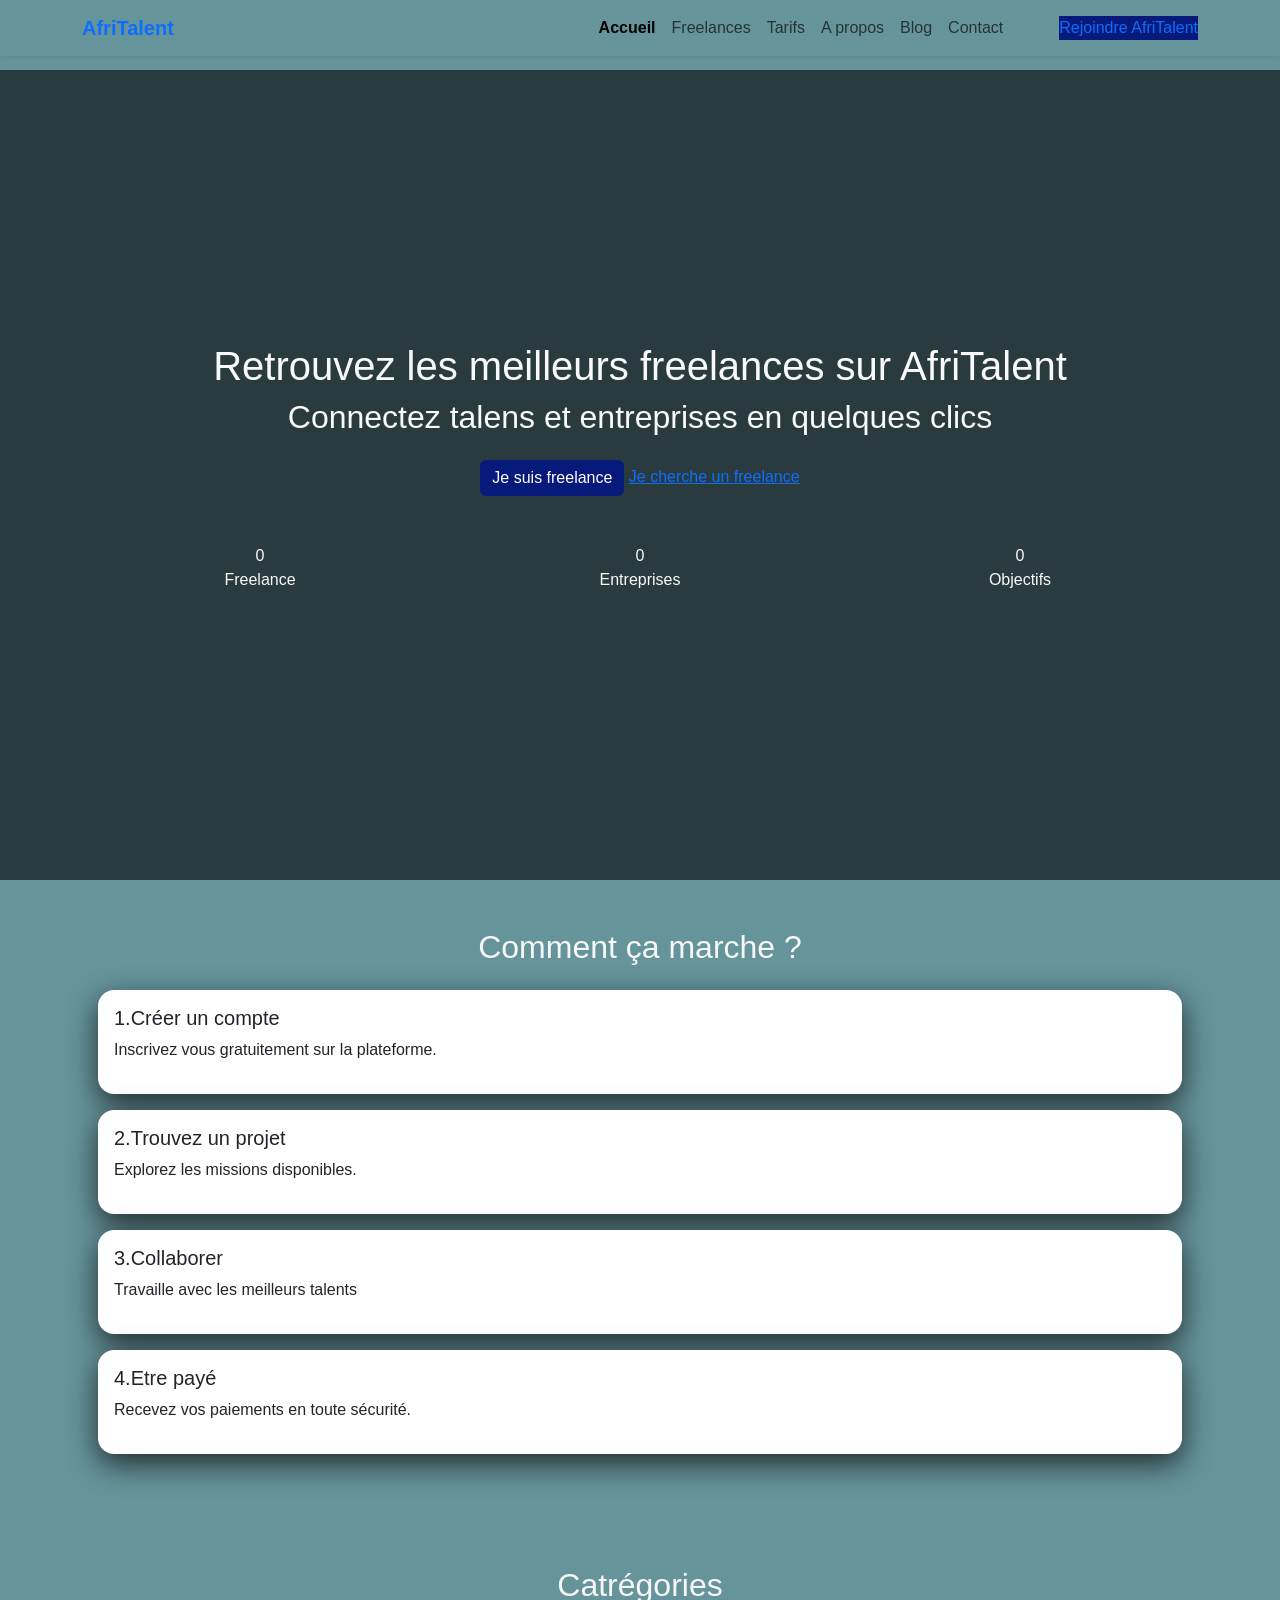
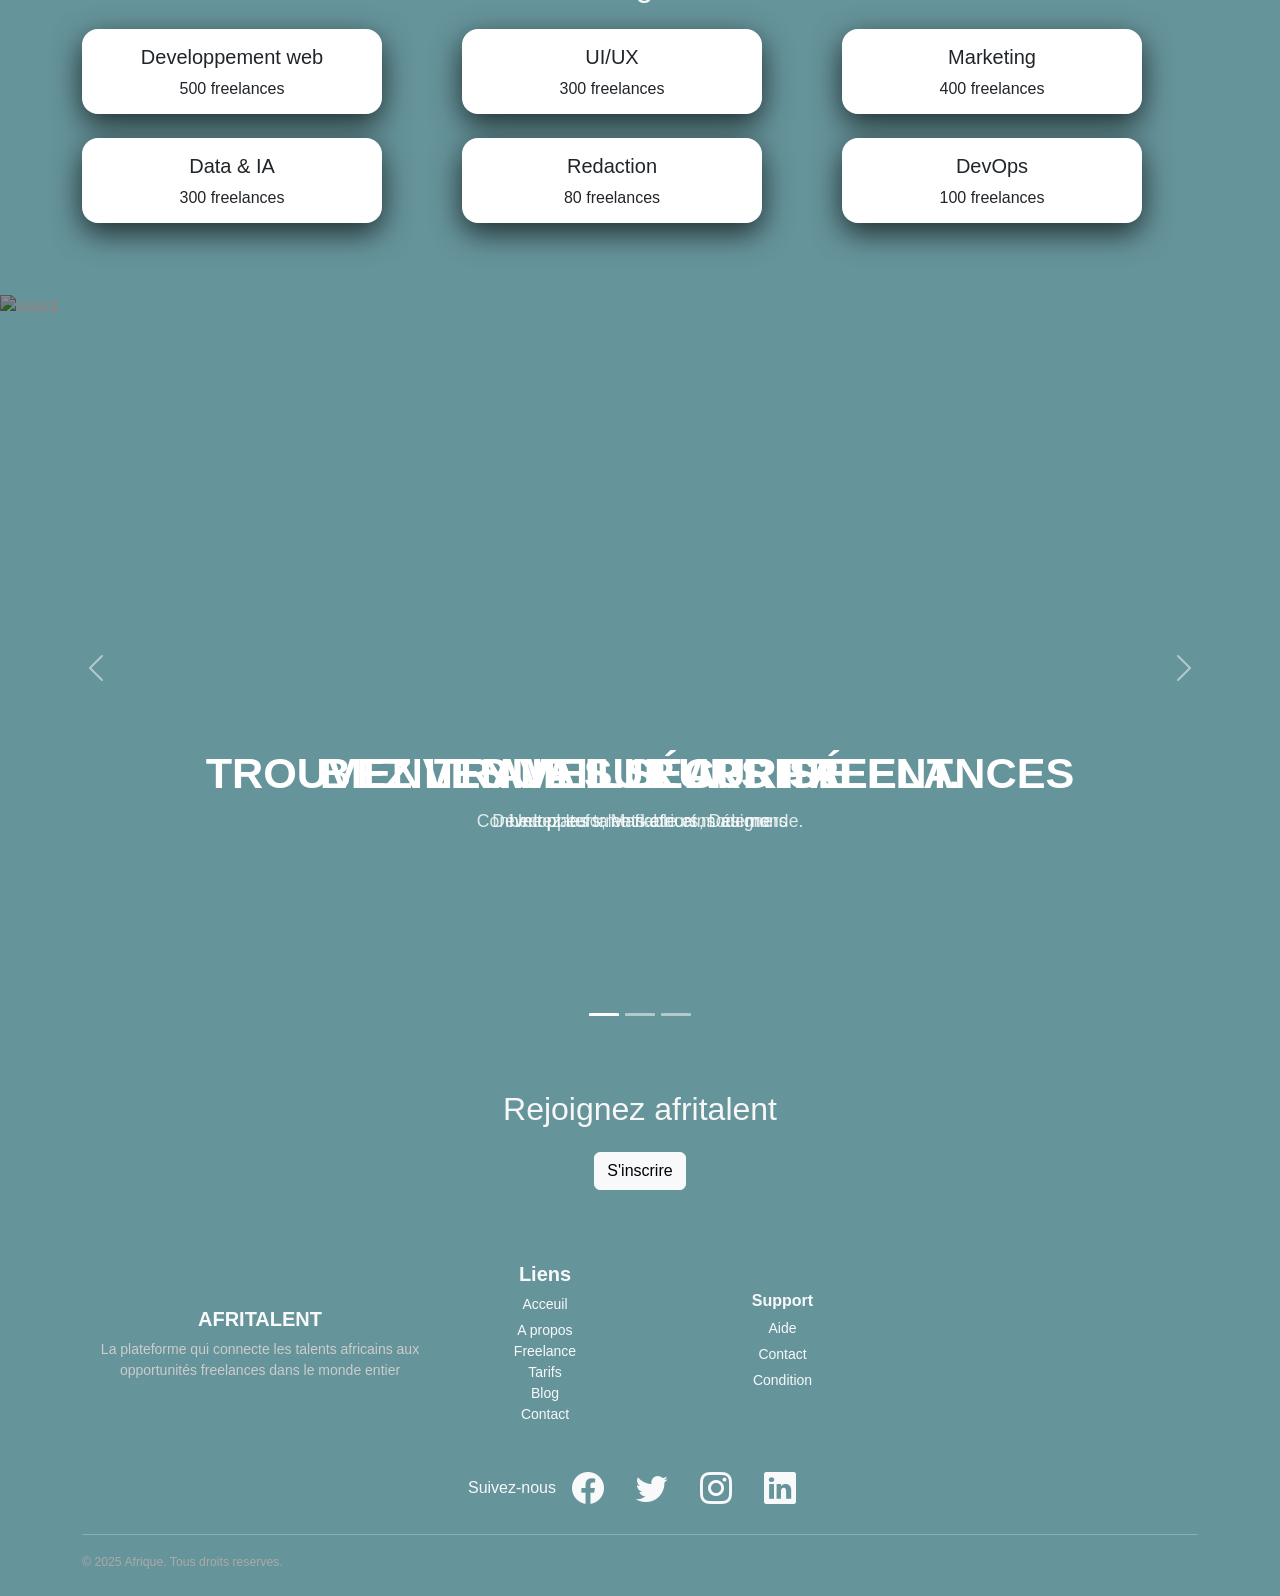
==== index.html @ 6ce51a52 "Structure HTML corrigée" ====
<!DOCTYPE html>
<html lang="en">
<head>
    <meta charset="UTF-8">
    <meta name="viewport" content="width=device-width, initial-scale=1.0">
    <title>Acceuil</title>
    <link rel="stylesheet" href="https://cdn.jsdelivr.net/npm/bootstrap@5.3.0/dist/css/bootstrap.min.css">
    <link rel="stylesheet" href="css/style.css" type="text/css">
      <link rel="stylesheet" href="https://cdn.jsdelivr.net/npm/bootstrap-icons@1.13.1/font/bootstrap-icons.min.css">
      <link rel="stylesheet" href="https://fonts.googleapis.com/css2?family=poppins:whgt@300;400;600;800&display=swap">

</head>
<body>

<header>
     <nav   class="navbar navbar-expand-lg navbar-light bg-transparent shadow-sm fixed-top"> 
         <div class="container">    
            <a class="navbar-brand fw-bold text-primary" href="index.html">AfriTalent</a> 
               <button class="navbar-toggler" type="button" 
                  data-bs-toggle="collapse"
                  data-bs-target="#navMenu"
                  aria-controls="navMenu" 
                  aria-expanded="false" 
                  aria-label="Toggle navigation">
                  <span class="navbar-toggler-icon"></span>
              </button>  
            <div class="collapse navbar-collapse" id="navMenu"> 
                <ul class="navbar-nav ms-auto"> 
                    <li class="nav-item"><a class="nav-link active" 
                    href="index.html">Accueil</a></li> 
                    <li class="nav-item"><a class="nav-link" 
                    href="freelances.html">Freelances</a></li> 
                    <li class="nav-item"><a class="nav-link" 
                    href="tarifs.html">Tarifs</a></li> 
                    <li class="nav-item"><a class="nav-link" href="about.html">A 
                    propos</a></li> 
                    <li class="nav-item"><a class="nav-link" 
                    href="blog.html">Blog</a></li> 
                    <li class="nav-item"><a class="nav-link" 
                    href="contact.html">Contact</a></li>
              </ul> 
              <a class="btn-primary ms-5" href="">Rejoindre AfriTalent</a>
            </div> 
         </div> 
    </nav> 
</header>

<!-- Contenu principal --> 
<section class="hero d-flex align-items-center text-center text-light">
    <div class="container">
        <h1>Retrouvez les meilleurs freelances sur AfriTalent </h1>
        <h2 class="mb-4">Connectez talens et entreprises en quelques clics</h2>
        <a href="" class="btn btn-primary">Je suis freelance</a>
        <a href="" class="btn-light">Je cherche un freelance</a>

        <div class="row mt-5">
            <div class="col-md-4">
                <div class="stat" data-target="2000">0</div>
                <p>Freelance</p>
            </div>
            <div class="col-md-4">
                <div class="stat" data-target="750">0</div>
                <p>Entreprises</p>
            </div>
            <div class="col-md-4">
                <div class="stat" data-target="1000">0</div>
                <p>Objectifs</p>
            </div>
        </div>
    </div>
</section>

<section class="container py-5">
    <h2 class="text-center mb-4">Comment ça marche ?</h2>
    <div class="bento">
        <div class="card p-3 m-3">
            <h5>1.Créer un compte</h5>
            <p>Inscrivez vous gratuitement sur la plateforme.</p>
        </div>
        <div class="card  p-3 m-3">
            <h5>2.Trouvez un projet</h5>
            <p>Explorez les missions disponibles.</p>
        </div>
        <div class="card  p-3 m-3">
            <h5>3.Collaborer</h5>
            <p>Travaille avec les meilleurs talents</p>
        </div>
        <div class="card  p-3 m-3">
            <h5>4.Etre payé</h5>
            <p>Recevez vos paiements en toute sécurité.</p>
        </div>
    </div>
</section>

<section class="container my-5">
    <h2 class="text-center mb-4">Catrégories</h2>
    <div class="row">
        <div class="col-md-4 mb-4">
            <div class="card service-card p-3 text-center">
                <i></i>
                <h5>Developpement web</h5>
                <p>500 freelances</p>
            </div>
        </div>

        <div class="col-md-4 mb-4">
            <div class="card service-card   p-3 text-center">
                <i></i>
                <h5>UI/UX</h5>
                <p>300 freelances</p>
            </div>
        </div>

        <div class="col-md-4 mb-4">
            <div class="card service-card p-3 text-center">
                <i></i>
                <h5>Marketing</h5>
                <p>400 freelances</p>
            </div>
        </div>

        <div class="col-md-4 mb-4">
            <div class="card service-card p-3 text-center">
                <i></i>
                <h5>Data & IA</h5>
                <p>300 freelances</p>
            </div>
        </div>
        
        <div class="col-md-4 mb-4">
            <div class="card service-card p-3 text-center">
                <i></i>
                <h5>Redaction</h5>
                <p>80 freelances</p>
            </div>
        </div>

        <div class="col-md-4 mb-4">
            <div class="card service-card p-3 text-center">
                <h5>DevOps</h5>
                <p>100 freelances</p>
            </div>
        </div>
    </div>
</section>

   <section>
     <div id="africarousel" class="carousel slide" data-bs-ride="carousel">
    <div class="carousel-indicators">
        <button type="button" data-bs-target="#africarousel" data-bs-slide-to="0" class="active"></button>
         <button type="button" data-bs-target="#africarousel" data-bs-slide-to="1"></button>
          <button type="button" data-bs-target="#africarousel" data-bs-slide-to="2"></button>
    </div>

    <div class="carousel-inner">

        <div class="carousel-item active">
            <img src="https://images.unsplash.com/photo-1613089566490-ec5b9a7d4a60?w=500&auto=format&fit=crop&q=60&ixlib=rb-4.1.0&ixid=M3wxMjA3fDB8MHxzZWFyY2h8M3x8d2VsY29tZSUyMGZyZWVsYW5jZXxlbnwwfHwwfHx8MA%3D%3D" class="d-block w-100" alt="slide1">
            <div class="carousel-caption">
                <h2>Bienvenue sur AfriTalent.</h2>
                <p>Connectez les talents africains au monde.</p>
            </div>
        </div>

         <div class="carousel-inner">
        <div class="carousel-item active">
            <img src="https://images.unsplash.com/photo-1613909207039-6b173b755cc1?w=500&auto=format&fit=crop&q=60&ixlib=rb-4.1.0&ixid=M3wxMjA3fDB8MHxzZWFyY2h8Mnx8ZnJlZWxhbmNlcnxlbnwwfHwwfHx8MA%3D%3D" class="d-block w-100" alt="slide2">
            <div class="carousel-caption">
                <h2>Trouvez les meilleurs freelances</h2>
                <p>Développeurs, Marketeurs, Désigners</p>
            </div>
        </div>

         <div class="carousel-inner">
        <div class="carousel-item active">
            <img src="https://images.unsplash.com/photo-1751448555253-f39c06e29d82?w=500&auto=format&fit=crop&q=60&ixlib=rb-4.1.0&ixid=M3wxMjA3fDB8MHxzZWFyY2h8M3x8ZnJlZWxhbmNlJTIwc2VjdXJpdHl8ZW58MHx8MHx8fDA%3D" class="d-block w-100" alt="slide3">
            <div class="carousel-caption">
                <h2>Travail sécurisé</h2>
                <p>Une plateforme fiable et moderne</p>
            </div>
        </div>
    </div>

    <button class="carousel-control-prev" type="button"
    data-bs-target="#afriCarousel" data-bs-slide="prev">
    <span class="carousel-control-prev-icon"></span></button>

    <button class="carousel-control-next" type="button"
    data-bs-target="#afriCarousel" data-bs-slide="next">
    <span class="carousel-control-next-icon"></span></button>
   </div>
   </section>


<section class=" container my-5 text-center">
    <h2>Rejoignez afritalent</h2>
    <a href="" class="btn btn-light mt-3">S'inscrire</a>
</section>

<!-- Pied de page --> 
<footer class="bg-transparent text-light py-4"> 
   <div class="container">
    <div class="row d-flex align-items-center text-center">

        <div class="col-md-4 mb-4">
            <h5 class="text-uppercase fw-bold">Afritalent</h5>
            <p>La plateforme qui connecte les talents africains aux 
                opportunités freelances dans le monde entier
            </p>
        </div>

        <div class="col-md-2 mb-4">
            <h5 class="fw-bold">Liens</h5>
            <ul class="list-unstyled">
               <li><a href="index.html" class="text-light text-decoration-none">Acceuil</a></li>
               <li><a href="about.html" class="text-light text-decoration-none"></a>A propos</li>
               <li><a href="freelances.html" class="text-light text-decoration-none"></a>Freelance</li>
               <li><a href="tarifs.html" class="text-light text-decoration-none"></a>Tarifs</li>
               <li><a href="blog.html" class="text-light text-decoration-none"></a>Blog</li>
               <li><a href="contact.html" class="text-light text-decoration-none"></a>Contact</li>
            </ul>
        </div>


       <div class="col-md-3 mb-4">
        <h6 class="fw-bold">Support</h6>
        <ul class="list-unstyled">
            <li><a href="" class="text-light text-decoration-none">Aide</a></li>
            <li><a href="" class="text-light text-decoration-none">Contact</a></li>
            <li><a href="" class="text-light text-decoration-none">Condition</a></li>
        </ul>
       </div>

       <div class="d-flex justify-content-center align-items-center gap-3">
        <h6>Suivez-nous</h6>
        <a href="" class="text-light me-3"><i class="bi bi-facebook fs-2"></i></a>
         <a href="" class="text-light me-3"><i class="bi bi-twitter fs-2"></i></a>
          <a href="" class="text-light me-3"><i class="bi bi-instagram fs-2"></i></a>
           <a href="" class="text-light me-3"><i class="bi bi-linkedin fs-2"></i></a>
       </div>
      </div>

      <hr class="border-light">
      
      <div>
        <small>&copy; 2025 Afrique. Tous droits reserves.</small>
      </div>
    </div>
</footer> 



        
<script 
src="https://cdn.jsdelivr.net/npm/bootstrap@5.3.0/dist/js/bootstrap.bundle.min.js"
></script> 

<script src="js/main.js"></script>


</body>
</html>
---- css/style.css ----
:root{
    --primary: #08197c;
    --secondary: #17383e;
    --dark: rgb(136, 136, 140);
    --light:  rgba(64, 122, 131, 0.8);
    --text: #f7f7f7;
    --radius: 16px;
    --shadow: 0 10px 30px rgba(0, 0, 0, 0.7);
    --gradient: linear-gradient(133deg, var(--primary), var(--secondary));
}
body{
    font-family: Arial, Helvetica, sans-serif;
    background: var(--light);
    color: var(--text);
    padding-top: 70px;
   
}
.navbar{
    background: #fcf9f9;
  backdrop-filter: blur(8px);
}
.nav-link.active{
    color: var(--primary);
    font-weight: bold;
}
.hero{
    height: 90vh;
    background-image: url(https://images.unsplash.com/photo-1664575197229-3bbebc281874?w=500&auto=format&fit=crop&q=60&ixlib=rb-4.1.0&ixid=M3wxMjA3fDB8MHxzZWFyY2h8MTB8fGZyZWVsYW5jZXJ8ZW58MHx8MHx8fDA%3D);
    background-size: cover;
    background-position: center;
    background-repeat: no-repeat;
    position: relative;
    display: flex;
    object-fit: cover;
    align-items: center;
    color: white;
}
.hero::before{
    content: "";
    position: absolute;
    top: 0;
    left: 0;
    width: 100%;
    height: 100%;
    background: rgba(0, 0, 0, 0.6);
}
.hero .container{
    position: relative;
    z-index: 2;
}
.card{
    border: none;
    border-radius: var(--radius);
    box-shadow: var(--shadow);
    transition: 0.3s;
    padding: 40px;
}
.team-section h6{
    color: #ffffff;
}
.team-section i {
    color: #00d4ff;
    font-size: 18px;
}
.team-card{
        background: #f8fafc;
        border-radius: 15px;
        text-align: center;
        padding: 25px;
        
}
.team-img{
    width: 150px;
    height: 150px;
    object-fit: cover;
    border-radius: 50%;
    box-shadow: 0 8px 28px rgba(0, 0, 0, 0.5);  

}
.history-img-wrapper{
    width: 100%;
    height: 350px;
    overflow: hidden;
    border-radius: 20px;
}
.history-img{
    width: 100%;
    height: 100%;
    object-fit: cover;
}
.about-history{
    height: 100%;
    width: 100%;
    padding: 100px 0;
    background: #9ea0a2;
}
.about-history img{
    width: 100%;
    max-width: 550px;
    border-radius: 20px;
    box-shadow: 0 18px 48px rgba(0, 0, 0, 0.2);
}
.about-history h2{
    margin-bottom: 18px;
}
.about-history p{
    font-size: 16px;
    line-height: 1.5;
}
.team-img:hover{
    transform: scale(1.07);
}
.card:hover{
    transform: translateY(-12px) scale(1.02);
    box-shadow: 0 18px 48px rgba(0, 0, 0, 0.14);
}
.btn-primary{
    background: var(--primary);
    border: none;
    text-decoration: none;
}
.section-title{
    text-align: center;
    font-weight: bold;
    margin-bottom: 38px;
}
.blog-card{
    height: 190px;
    object-fit: cover;
}
.carousel-item img{
    height: 83vh;
    object-fit: cover;
    filter: brightness(55%);

}
.carousel-inner{
    object-fit: cover;
}
.carousel-caption{
    bottom: 23%;
    text-align: center;
}
.carousel-caption h2{
    font-size: 2.7rem;
    font-weight: bold;
    text-transform: uppercase;
}
.carousel-caption p{
    font-size: 1.1rem;
    margin-top: 8px;
    opacity: 0.8;
}
.carousel-indicators button{
    width: 8px;
    height: 8px;
    border-radius: 45%;
}
.btn{
    transition: 0.3s;
}
.btn:hover{
    transform: translateY(-3px);
}
.service-card{
    width: 300px;
    height: 85px;
}

footer{
  color: #ffffff;
  font-size: 14px;
  padding: 45px;
  justify-content: end;

 
}
footer h5 h6{
    color: #ffffff;
    margin-bottom: 14px;
    letter-spacing: 0.4px; 
}
footer p{
    color: #cccccc;
    line-height: 1.5;
}
footer a{
    color: #bbbbbb;
    transition: all0.3s ease;
    display: inline-block;
    margin-bottom: 5px;
}
footer a:hover{
    color: #00d4ff;
    transform: translateX(4px);
}

footer i{
    
    font-size: 16px;
    transition: 0.3s ease;
}
.footer i{
    color: #00d4ff;
    transform: scale(1.1);

}
.footer hr{
    opacity: 0.2;

}

@media (max-width:(768px)) {
    .carousel-item img{
        height: 58px;
    }
    .carousel-caption h2{
        font-size: 1.5rem;
    }
    .carousel-caption p{
        font-size: 1rem;
    }

}
footer small{
    color: #aaaaaa;
}
@media (max-width: 768px) {
    .footer{
        text-align: center;
    }
    .footer .row > div {
        margin-bottom: 18px;
    }
}
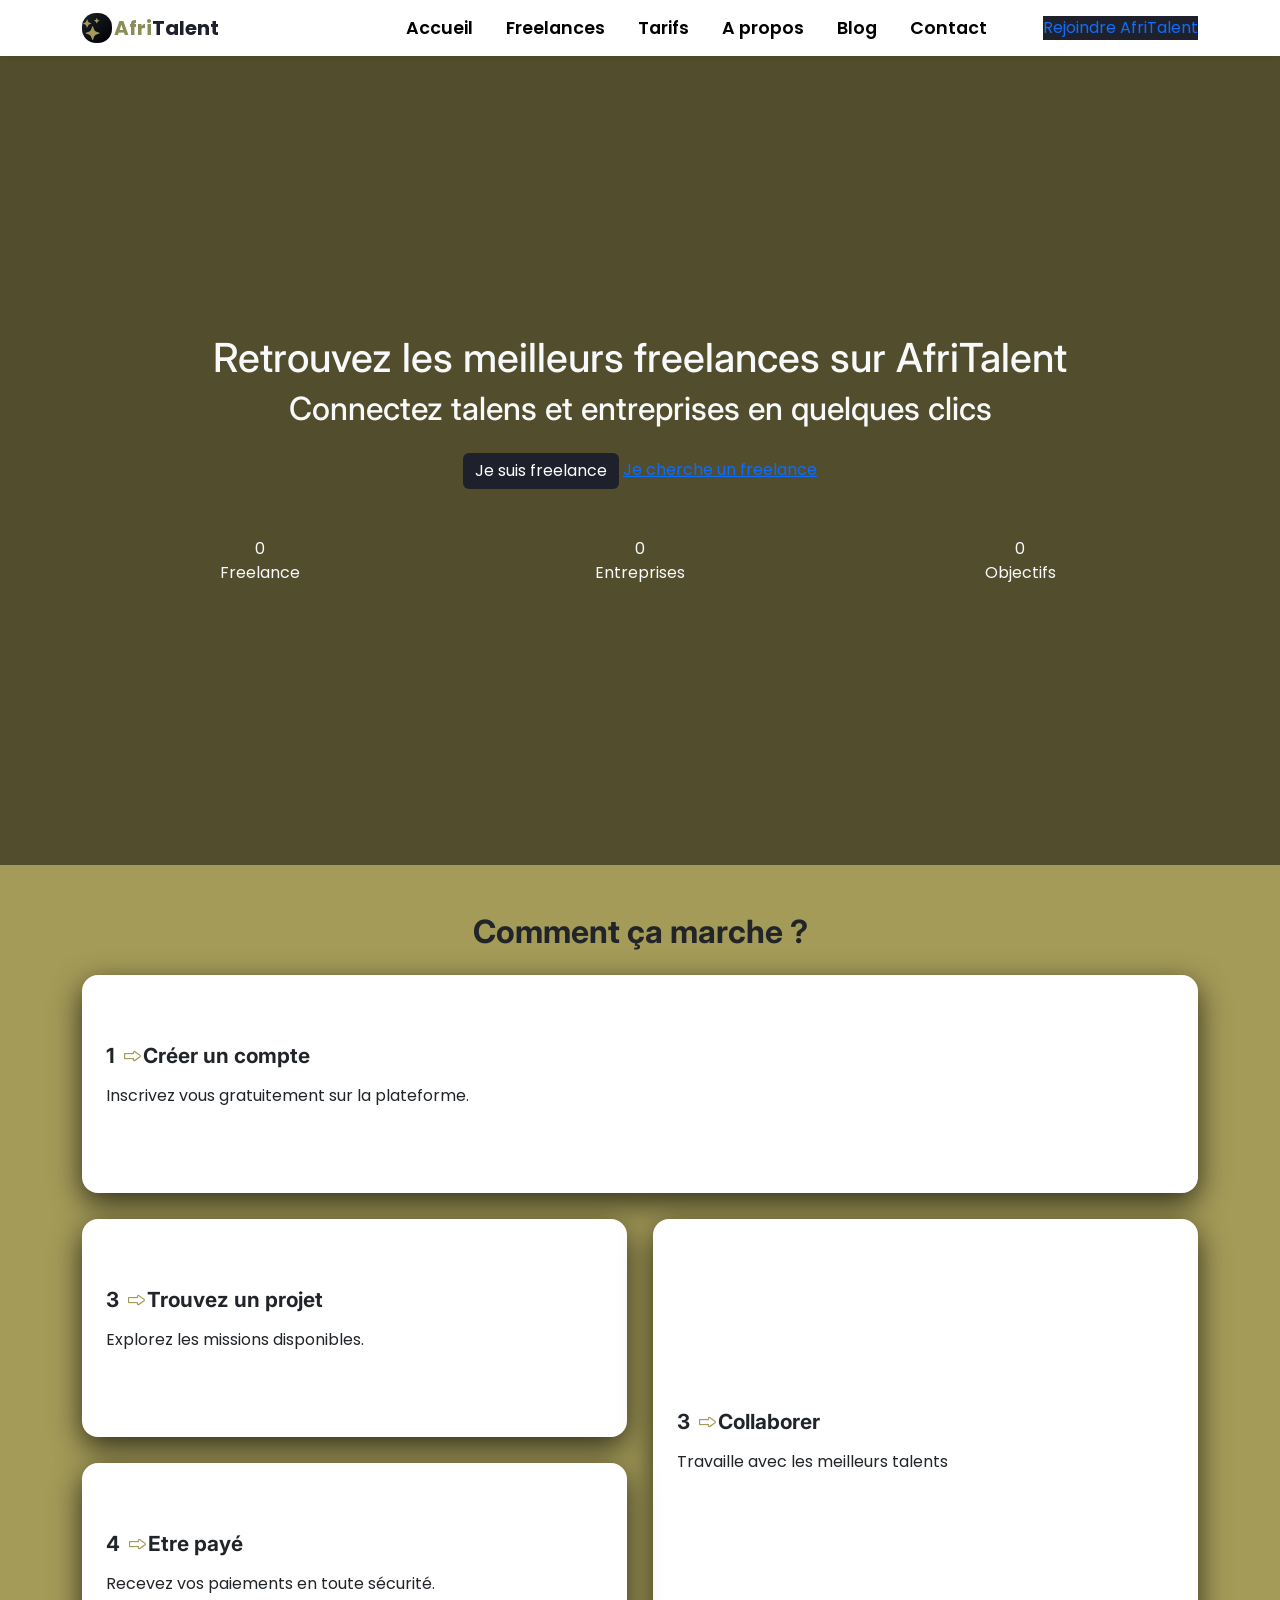
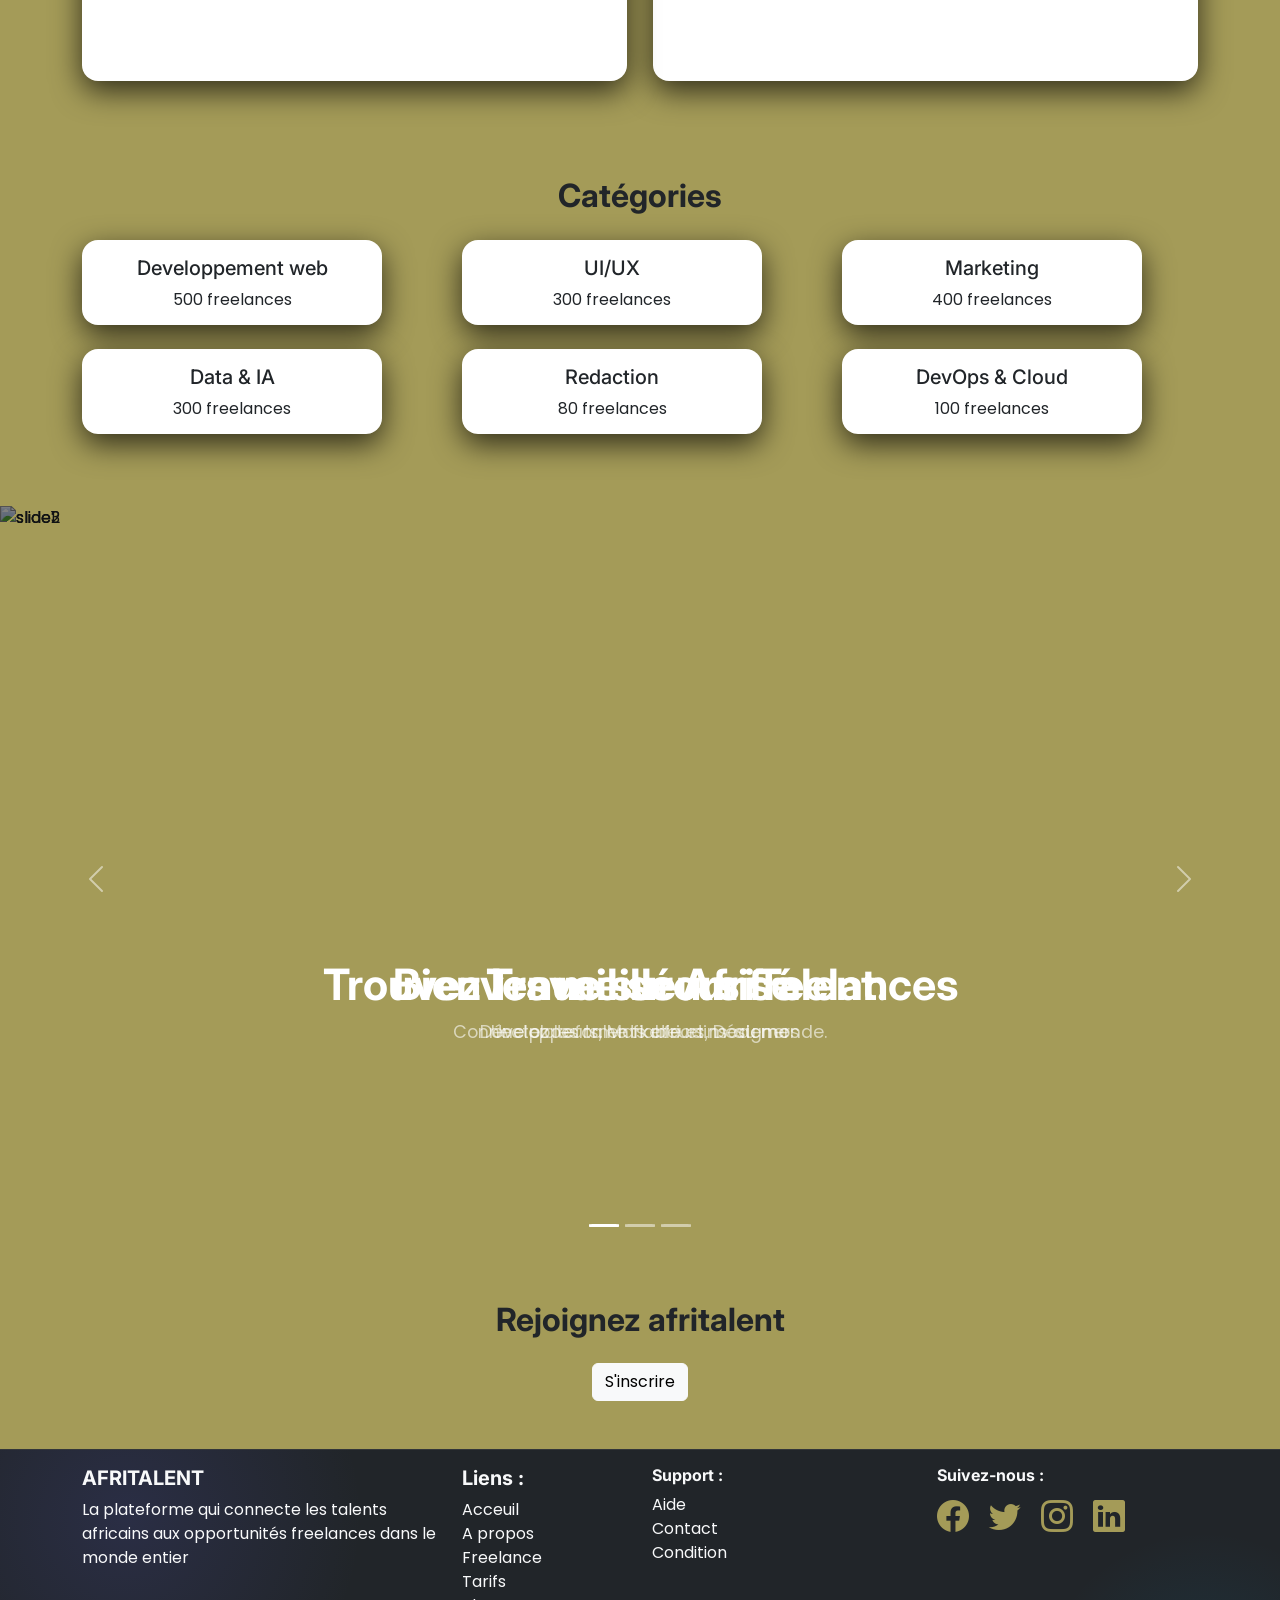
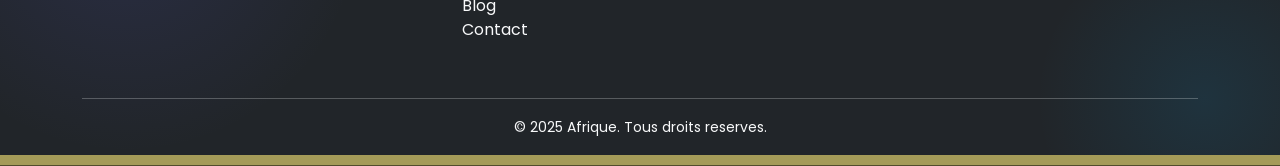
==== commit f4d30416: "Modification HTML" ====
--- a/index.html
+++ b/index.html
@@ -13,9 +13,16 @@
 <body>
 
 <header>
-     <nav   class="navbar navbar-expand-lg navbar-light bg-transparent shadow-sm fixed-top"> 
+     <nav   class="navbar navbar-expand-lg navbar-light shadow-sm fixed-top"> 
          <div class="container">    
-            <a class="navbar-brand fw-bold text-primary" href="index.html">AfriTalent</a> 
+          <a href="index.html" class="navbar-brand logo">
+            <div class="logo-icon">
+                <i class="bi bi-stars"></i>
+            </div>
+            <span class="logo-text">
+                Afri<span>Talent</span>
+            </span>
+          </a>
                <button class="navbar-toggler" type="button" 
                   data-bs-toggle="collapse"
                   data-bs-target="#navMenu"
@@ -25,7 +32,7 @@
                   <span class="navbar-toggler-icon"></span>
               </button>  
             <div class="collapse navbar-collapse" id="navMenu"> 
-                <ul class="navbar-nav ms-auto"> 
+                <ul class="navbar-nav ms-auto fw-bold"> 
                     <li class="nav-item"><a class="nav-link active" 
                     href="index.html">Accueil</a></li> 
                     <li class="nav-item"><a class="nav-link" 
@@ -71,33 +78,32 @@
 </section>
 
 <section class="container py-5">
-    <h2 class="text-center mb-4">Comment ça marche ?</h2>
-    <div class="bento">
-        <div class="card p-3 m-3">
-            <h5>1.Créer un compte</h5>
+    <h2 class="text-center mb-4 fw-bold">Comment ça marche ?</h2>
+    <div class="bento-grid">
+        <div class="card bento-card large-card p-4">
+            <h5>1<i class="bi bi-forward"></i>Créer un compte</h5>
             <p>Inscrivez vous gratuitement sur la plateforme.</p>
         </div>
-        <div class="card  p-3 m-3">
-            <h5>2.Trouvez un projet</h5>
+        <div class="card bento-card p-4">
+            <h5>3<i class="bi bi-forward"></i>Trouvez un projet</h5>
             <p>Explorez les missions disponibles.</p>
         </div>
-        <div class="card  p-3 m-3">
-            <h5>3.Collaborer</h5>
+        <div class="card bento-card tall-card p-4">
+            <h5>3<i class="bi bi-forward"></i>Collaborer</h5>
             <p>Travaille avec les meilleurs talents</p>
         </div>
-        <div class="card  p-3 m-3">
-            <h5>4.Etre payé</h5>
+        <div class="card bento-card p-4">
+            <h5>4<i class="bi bi-forward"></i>Etre payé</h5>
             <p>Recevez vos paiements en toute sécurité.</p>
         </div>
     </div>
 </section>
 
 <section class="container my-5">
-    <h2 class="text-center mb-4">Catrégories</h2>
+    <h2 class="text-center mb-4 fw-bold">Catégories</h2>
     <div class="row">
         <div class="col-md-4 mb-4">
             <div class="card service-card p-3 text-center">
-                <i></i>
                 <h5>Developpement web</h5>
                 <p>500 freelances</p>
             </div>
@@ -105,7 +111,6 @@
 
         <div class="col-md-4 mb-4">
             <div class="card service-card   p-3 text-center">
-                <i></i>
                 <h5>UI/UX</h5>
                 <p>300 freelances</p>
             </div>
@@ -113,7 +118,7 @@
 
         <div class="col-md-4 mb-4">
             <div class="card service-card p-3 text-center">
-                <i></i>
+             
                 <h5>Marketing</h5>
                 <p>400 freelances</p>
             </div>
@@ -121,7 +126,6 @@
 
         <div class="col-md-4 mb-4">
             <div class="card service-card p-3 text-center">
-                <i></i>
                 <h5>Data & IA</h5>
                 <p>300 freelances</p>
             </div>
@@ -129,7 +133,6 @@
         
         <div class="col-md-4 mb-4">
             <div class="card service-card p-3 text-center">
-                <i></i>
                 <h5>Redaction</h5>
                 <p>80 freelances</p>
             </div>
@@ -137,7 +140,7 @@
 
         <div class="col-md-4 mb-4">
             <div class="card service-card p-3 text-center">
-                <h5>DevOps</h5>
+                <h5>DevOps & Cloud</h5>
                 <p>100 freelances</p>
             </div>
         </div>
@@ -155,7 +158,7 @@
     <div class="carousel-inner">
 
         <div class="carousel-item active">
-            <img src="https://images.unsplash.com/photo-1613089566490-ec5b9a7d4a60?w=500&auto=format&fit=crop&q=60&ixlib=rb-4.1.0&ixid=M3wxMjA3fDB8MHxzZWFyY2h8M3x8d2VsY29tZSUyMGZyZWVsYW5jZXxlbnwwfHwwfHx8MA%3D%3D" class="d-block w-100" alt="slide1">
+            <img src="https://images.unsplash.com/photo-1565882694798-4c9d004e65b7?w=500&auto=format&fit=crop&q=60&ixlib=rb-4.1.0&ixid=M3wxMjA3fDB8MHxzZWFyY2h8MzF8fGZyZWVsYW5jZSUyMHRlYW18ZW58MHx8MHx8fDA%3D" class="d-block w-100" alt="slide1">
             <div class="carousel-caption">
                 <h2>Bienvenue sur AfriTalent.</h2>
                 <p>Connectez les talents africains au monde.</p>
@@ -164,7 +167,7 @@
 
          <div class="carousel-inner">
         <div class="carousel-item active">
-            <img src="https://images.unsplash.com/photo-1613909207039-6b173b755cc1?w=500&auto=format&fit=crop&q=60&ixlib=rb-4.1.0&ixid=M3wxMjA3fDB8MHxzZWFyY2h8Mnx8ZnJlZWxhbmNlcnxlbnwwfHwwfHx8MA%3D%3D" class="d-block w-100" alt="slide2">
+            <img src="https://images.unsplash.com/photo-1745474633597-be94033b16d6?w=500&auto=format&fit=crop&q=60&ixlib=rb-4.1.0&ixid=M3wxMjA3fDB8MHxzZWFyY2h8ODV8fGZyZWVsYW5jaW5nfGVufDB8fDB8fHww" class="d-block w-100" alt="slide2">
             <div class="carousel-caption">
                 <h2>Trouvez les meilleurs freelances</h2>
                 <p>Développeurs, Marketeurs, Désigners</p>
@@ -173,7 +176,7 @@
 
          <div class="carousel-inner">
         <div class="carousel-item active">
-            <img src="https://images.unsplash.com/photo-1751448555253-f39c06e29d82?w=500&auto=format&fit=crop&q=60&ixlib=rb-4.1.0&ixid=M3wxMjA3fDB8MHxzZWFyY2h8M3x8ZnJlZWxhbmNlJTIwc2VjdXJpdHl8ZW58MHx8MHx8fDA%3D" class="d-block w-100" alt="slide3">
+            <img src="https://images.unsplash.com/photo-1533709752211-118fcaf03312?w=500&auto=format&fit=crop&q=60&ixlib=rb-4.1.0&ixid=M3wxMjA3fDB8MHxzZWFyY2h8MjB8fGN5YmVyJTIwc2VjdXJpdHl8ZW58MHx8MHx8fDA%3D" class="d-block w-100" alt="slide3">
             <div class="carousel-caption">
                 <h2>Travail sécurisé</h2>
                 <p>Une plateforme fiable et moderne</p>
@@ -193,14 +196,14 @@
 
 
 <section class=" container my-5 text-center">
-    <h2>Rejoignez afritalent</h2>
+    <h2 class="fw-bold">Rejoignez afritalent</h2>
     <a href="" class="btn btn-light mt-3">S'inscrire</a>
 </section>
 
 <!-- Pied de page --> 
-<footer class="bg-transparent text-light py-4"> 
+<footer class="bg-dark text-light pt-3 pb-3 mt-5"> 
    <div class="container">
-    <div class="row d-flex align-items-center text-center">
+    <div class="row">
 
         <div class="col-md-4 mb-4">
             <h5 class="text-uppercase fw-bold">Afritalent</h5>
@@ -210,20 +213,20 @@
         </div>
 
         <div class="col-md-2 mb-4">
-            <h5 class="fw-bold">Liens</h5>
+            <h5 class="fw-bold">Liens :</h5>
             <ul class="list-unstyled">
                <li><a href="index.html" class="text-light text-decoration-none">Acceuil</a></li>
-               <li><a href="about.html" class="text-light text-decoration-none"></a>A propos</li>
-               <li><a href="freelances.html" class="text-light text-decoration-none"></a>Freelance</li>
-               <li><a href="tarifs.html" class="text-light text-decoration-none"></a>Tarifs</li>
-               <li><a href="blog.html" class="text-light text-decoration-none"></a>Blog</li>
-               <li><a href="contact.html" class="text-light text-decoration-none"></a>Contact</li>
+               <li><a href="about.html" class="text-light text-decoration-none">A propos</a></li>
+               <li><a href="freelances.html" class="text-light text-decoration-none">Freelance</a></li>
+               <li><a href="tarifs.html" class="text-light text-decoration-none">Tarifs</a></li>
+               <li><a href="blog.html" class="text-light text-decoration-none">Blog</a></li>
+               <li><a href="contact.html" class="text-light text-decoration-none">Contact</a></li>
             </ul>
         </div>
 
 
        <div class="col-md-3 mb-4">
-        <h6 class="fw-bold">Support</h6>
+        <h6 class="fw-bold">Support :</h6>
         <ul class="list-unstyled">
             <li><a href="" class="text-light text-decoration-none">Aide</a></li>
             <li><a href="" class="text-light text-decoration-none">Contact</a></li>
@@ -231,8 +234,8 @@
         </ul>
        </div>
 
-       <div class="d-flex justify-content-center align-items-center gap-3">
-        <h6>Suivez-nous</h6>
+       <div class="col-md-3">
+        <h6 class="fw-bold">Suivez-nous :</h6>
         <a href="" class="text-light me-3"><i class="bi bi-facebook fs-2"></i></a>
          <a href="" class="text-light me-3"><i class="bi bi-twitter fs-2"></i></a>
           <a href="" class="text-light me-3"><i class="bi bi-instagram fs-2"></i></a>
@@ -242,12 +245,11 @@
 
       <hr class="border-light">
       
-      <div>
+      <div class="text-center">
         <small>&copy; 2025 Afrique. Tous droits reserves.</small>
       </div>
     </div>
 </footer> 
-
 
 
         
--- a/css/style.css
+++ b/css/style.css
@@ -1,31 +1,118 @@
+
+@import url('https://fonts.googleapis.com/css2?family=Inter:ital,opsz,wght@0,14..32,100..900;1,14..32,100..900&display=swap');
+@import url('https://fonts.googleapis.com/css2?family=Inter:ital,opsz,wght@0,14..32,100..900;1,14..32,100..900&family=Poppins:ital,wght@0,100;0,200;0,300;0,400;0,500;0,600;0,700;0,800;0,900;1,100;1,200;1,300;1,400;1,500;1,600;1,700;1,800;1,900&display=swap');
+
+ 
 :root{
-    --primary: #08197c;
-    --secondary: #17383e;
-    --dark: rgb(136, 136, 140);
-    --light:  rgba(64, 122, 131, 0.8);
+    --primary: #1e212c;
+    --secondary: #000000;
+    --dark: #8b8d58;
     --text: #f7f7f7;
+    --light: #a49b58;
+    --white:#fff;
+    --rgba: rgba(0, 0, 0, 0.5);
+     --shadow: 0 10px 30px rgba(0, 0, 0, 0.7);
     --radius: 16px;
-    --shadow: 0 10px 30px rgba(0, 0, 0, 0.7);
-    --gradient: linear-gradient(133deg, var(--primary), var(--secondary));
-}
+    --font-title: 'Inter', sans-serif;
+    --font-body: 'Poppins', sans-serif;
+}
+
 body{
-    font-family: Arial, Helvetica, sans-serif;
+    font-family: var(--font-body);
     background: var(--light);
-    color: var(--text);
-    padding-top: 70px;
+   padding: 10px 0;
+   border-bottom: 1px solid var(--rgba);
+}
+h1, h2, h3, h4, h5, h6, .logo, .navbar-brand{
+    font-family: var(--font-title);
+}
+.navbar{
+ background: var(--white);
+  backdrop-filter: blur(5px);
+  top: 0;
+  left: 0;
+  width: 100%;
+  z-index: 1000;
+}
+.hero, .about-hero, .blog-hero, .contact-hero, .pricing-hero{
+    padding-top: 60px;
+}
+.navbar .container{
+    display: flex;
+    align-items: center;
+    justify-content: space-between;
+}
+.navbar-brand{
+    display: flex;
+    align-items: center;
+    gap: 8px;
+    font-size: 1.8rem;
+    font-weight: 690;
+    color: var(--light);
+    text-decoration: none;
+}
+.navbar-brand i{
+    width: 60px;
+    height: 60px;
+    object-fit: contain;
    
 }
-.navbar{
-    background: #fcf9f9;
-  backdrop-filter: blur(8px);
-}
+.navbar-nav{
+    display: flex;
+    align-items: center;
+    gap: 17px;
+}
+.nav-link{
+    font-size: 1.1rem;
+    font-weight: 590;
+    color: var(--secondary);
+    padding: 0;
+}
+
 .nav-link.active{
+    color: var(--secondary);
+}
+.navbar .btn{
+    padding: 8px 20px;
+    border-radius: 10px;
+    font-weight: 590;
+    font-size: 0.93rem;
+    background: var(--secondary);
+    color: var(--white);
+    border: none;
+}
+
+.logo{
+    display: flex;
+    align-items: center;
+    gap: 2px;
+    margin-right: 8px;
+
+}
+
+.logo-icon{
+    width: 30px;
+    height: 30px;
+    border-radius: 14px;
+    background: linear-gradient(133deg, var(--primary), var(--secondary));
+    display: flex;
+    align-items: center;
+    justify-content: center;
+    color: var(--white);
+    font-size: 22px;
+}
+.logo-text{
+    font-family: var(--font-body);
+    font-size: 20px;
+    font-weight: 690;
+    color: var(--dark);
+}
+.logo-text span{
     color: var(--primary);
-    font-weight: bold;
 }
 .hero{
-    height: 90vh;
-    background-image: url(https://images.unsplash.com/photo-1664575197229-3bbebc281874?w=500&auto=format&fit=crop&q=60&ixlib=rb-4.1.0&ixid=M3wxMjA3fDB8MHxzZWFyY2h8MTB8fGZyZWVsYW5jZXJ8ZW58MHx8MHx8fDA%3D);
+    height: 95vh;
+    background-image :linear-gradient(to  bottom , var(--rgba) ,var(--rgba) ), url(https://images.unsplash.com/photo-1664575197229-3bbebc281874?w=500&auto=format&fit=crop&q=60&ixlib=rb-4.1.0&ixid=M3wxMjA3fDB8MHxzZWFyY2h8MTR8fGZyZWVsYW5jZXxlbnwwfHwwfHx8MA%3D%3D);
     background-size: cover;
     background-position: center;
     background-repeat: no-repeat;
@@ -33,37 +120,65 @@
     display: flex;
     object-fit: cover;
     align-items: center;
-    color: white;
-}
-.hero::before{
-    content: "";
-    position: absolute;
-    top: 0;
-    left: 0;
-    width: 100%;
-    height: 100%;
-    background: rgba(0, 0, 0, 0.6);
-}
+    color: var(--white);
+    
+}
+
 .hero .container{
     position: relative;
     z-index: 2;
 }
+.bento-grid{
+    display: grid;
+    grid-template-columns: repeat(2, 1fr);
+    grid-auto-rows: 218px;
+    gap: 26px;
+}
+.bento-card{
+    border: none;
+    border-radius: 24px;
+    padding: 28px;
+    box-shadow: 0 8px 28px var(--shadow);
+    display: flex;
+    flex-direction: column;
+    justify-content: center;
+}
+.large-card{
+    grid-column: span 2;
+}
+.tall-card{
+    grid-row: span 2;
+}
+.bento-card h5{
+    font-size: 1.3rem;
+    font-weight: 690;
+    margin-bottom: 14px;
+}
+.bento-card i{
+    margin-left: 7px;
+}
+.bento-card p{
+    line-height: 1.6;
+    
+}
+
+
 .card{
     border: none;
     border-radius: var(--radius);
     box-shadow: var(--shadow);
-    transition: 0.3s;
     padding: 40px;
 }
+
 .team-section h6{
-    color: #ffffff;
+    color: var(--white);
 }
 .team-section i {
-    color: #00d4ff;
+    color: var(--secondary);
     font-size: 18px;
 }
 .team-card{
-        background: #f8fafc;
+        background: var(--white);
         border-radius: 15px;
         text-align: center;
         padding: 25px;
@@ -74,12 +189,13 @@
     height: 150px;
     object-fit: cover;
     border-radius: 50%;
-    box-shadow: 0 8px 28px rgba(0, 0, 0, 0.5);  
+    box-shadow: 0 8px 28px var(--shadow);  
 
 }
 .history-img-wrapper{
     width: 100%;
-    height: 350px;
+    height:300px;
+    object-fit: cover;
     overflow: hidden;
     border-radius: 20px;
 }
@@ -92,13 +208,13 @@
     height: 100%;
     width: 100%;
     padding: 100px 0;
-    background: #9ea0a2;
+    background:var(--dark);
 }
 .about-history img{
     width: 100%;
     max-width: 550px;
     border-radius: 20px;
-    box-shadow: 0 18px 48px rgba(0, 0, 0, 0.2);
+    box-shadow: 0 18px 48px var(--shadow);
 }
 .about-history h2{
     margin-bottom: 18px;
@@ -106,13 +222,6 @@
 .about-history p{
     font-size: 16px;
     line-height: 1.5;
-}
-.team-img:hover{
-    transform: scale(1.07);
-}
-.card:hover{
-    transform: translateY(-12px) scale(1.02);
-    box-shadow: 0 18px 48px rgba(0, 0, 0, 0.14);
 }
 .btn-primary{
     background: var(--primary);
@@ -131,7 +240,7 @@
 .carousel-item img{
     height: 83vh;
     object-fit: cover;
-    filter: brightness(55%);
+    filter: brightness(50%);
 
 }
 .carousel-inner{
@@ -144,92 +253,107 @@
 .carousel-caption h2{
     font-size: 2.7rem;
     font-weight: bold;
-    text-transform: uppercase;
 }
 .carousel-caption p{
     font-size: 1.1rem;
     margin-top: 8px;
-    opacity: 0.8;
+    opacity: 0.6;
 }
 .carousel-indicators button{
     width: 8px;
     height: 8px;
     border-radius: 45%;
 }
-.btn{
-    transition: 0.3s;
-}
-.btn:hover{
-    transform: translateY(-3px);
-}
+
+
 .service-card{
     width: 300px;
     height: 85px;
 }
-
+i{
+    margin-top: 30px;
+    color: var(--light);
+}
 footer{
-  color: #ffffff;
-  font-size: 14px;
-  padding: 45px;
-  justify-content: end;
-
- 
-}
-footer h5 h6{
-    color: #ffffff;
-    margin-bottom: 14px;
-    letter-spacing: 0.4px; 
-}
-footer p{
-    color: #cccccc;
-    line-height: 1.5;
-}
-footer a{
-    color: #bbbbbb;
-    transition: all0.3s ease;
-    display: inline-block;
-    margin-bottom: 5px;
-}
-footer a:hover{
-    color: #00d4ff;
-    transform: translateX(4px);
-}
-
-footer i{
-    
-    font-size: 16px;
-    transition: 0.3s ease;
-}
-.footer i{
-    color: #00d4ff;
-    transform: scale(1.1);
-
-}
-.footer hr{
-    opacity: 0.2;
-
-}
-
-@media (max-width:(768px)) {
-    .carousel-item img{
-        height: 58px;
-    }
-    .carousel-caption h2{
-        font-size: 1.5rem;
-    }
-    .carousel-caption p{
-        font-size: 1rem;
-    }
-
-}
-footer small{
-    color: #aaaaaa;
-}
-@media (max-width: 768px) {
-    .footer{
-        text-align: center;
-    }
-    .footer .row > div {
-        margin-bottom: 18px;
-    }
-}
+    background: var(--dark);
+    position: relative;
+    overflow: hidden;
+    border-top:  1px solid rgb(254, 254, 254, 0.08);
+}
+footer::before{
+    content: '';
+    position: absolute;
+    width: 490px;
+    height: 490px;
+    background: radial-gradient(circle,rgba(99, 101, 240, 0.14)  0%, transparent 68%);
+    top: -178px;
+    left: -118px;
+}
+footer::after{
+    content: '';
+    position: absolute;
+    width: 348px;
+    height: 348px;
+    background: radial-gradient(circle, rgba(13, 164, 232, 0.11) 0%, transparent 68%);
+    bottom: -118px;
+    right: -98px;
+}
+footer .container{
+    position: relative;
+    z-index: 2;
+}
+.footer-top{
+    padding-bottom: 2.8rem;
+    border-bottom: 1px solid rgba(254, 254, 254, 0.07);
+}
+.footer-logo{
+    font-family: var(--font-title);
+    font-size: 2rem;
+    font-weight: 790;
+    color: var(--white);
+    letter-spacing: -1px;
+}
+.footer-logo span{
+    color: var(--primary);
+}
+
+.footer-btn{
+    background: linear-gradient(133deg, var(--primary), var(--secondary));
+    color: var(--white);
+    border: none;
+    padding: 12px 28px;
+    border-radius: 48px;
+    font-weight: 590;
+    font-size: 0.93rem;
+    text-decoration: none;
+    display: inline-flex;
+    align-items: center;
+    gap: 8px;
+}
+.footer-links{
+    padding: 3.8rem 0;
+}
+.footer-title{
+    color: var(--white);
+    font-size: 0.82rem;
+    text-transform: uppercase;
+    letter-spacing: 2px;
+    margin-bottom: 1.3rem;
+    font-weight: 690;
+}
+.footer-links ul{
+    list-style: none;
+    padding: 0;
+}
+.footer-links ul li{
+    margin-bottom: 10px;
+}
+.footer-links ul li a{
+    text-decoration: none;
+    color: rgb(254, 254, 254, 0.64);
+    font-size: 0.94rem;
+}
+.footer-bottom{
+    padding-top: 1.9rem;
+    border-top: 1px solid rgb(254, 254, 254, 0.04);
+}
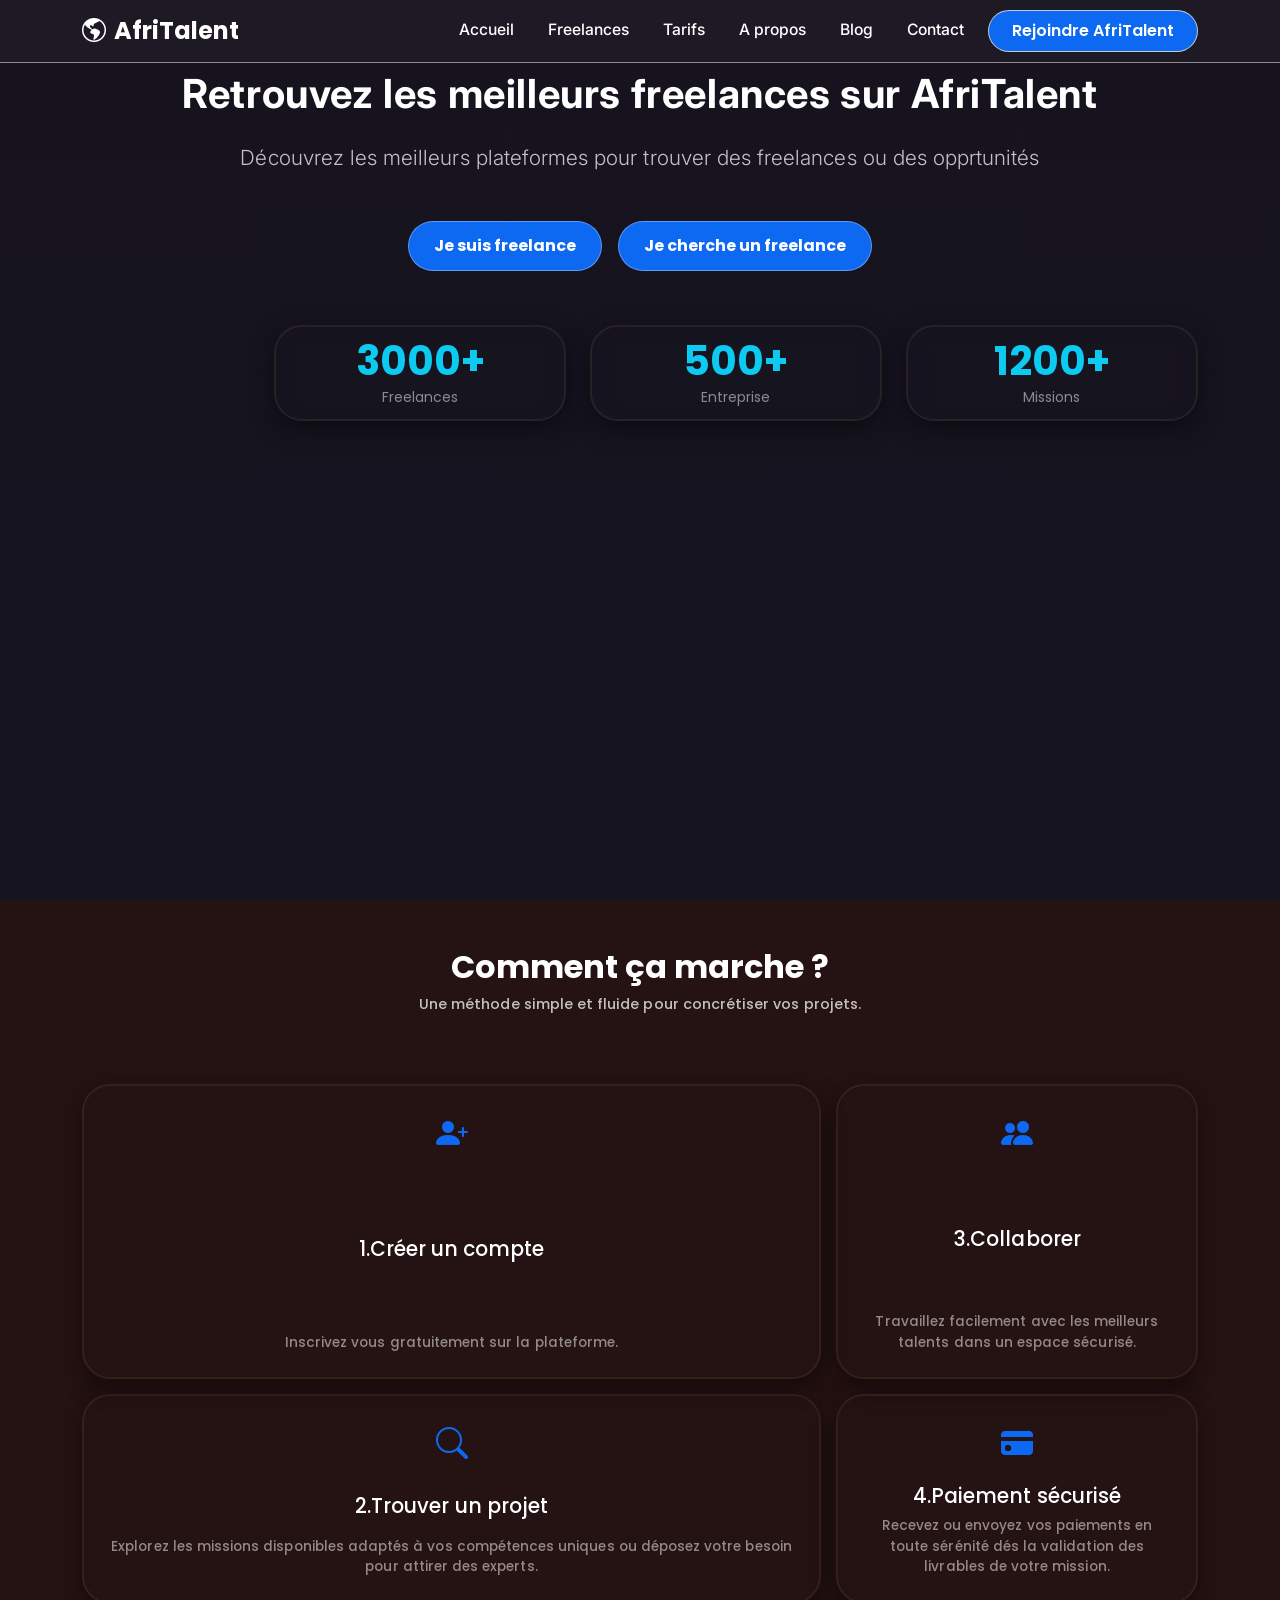
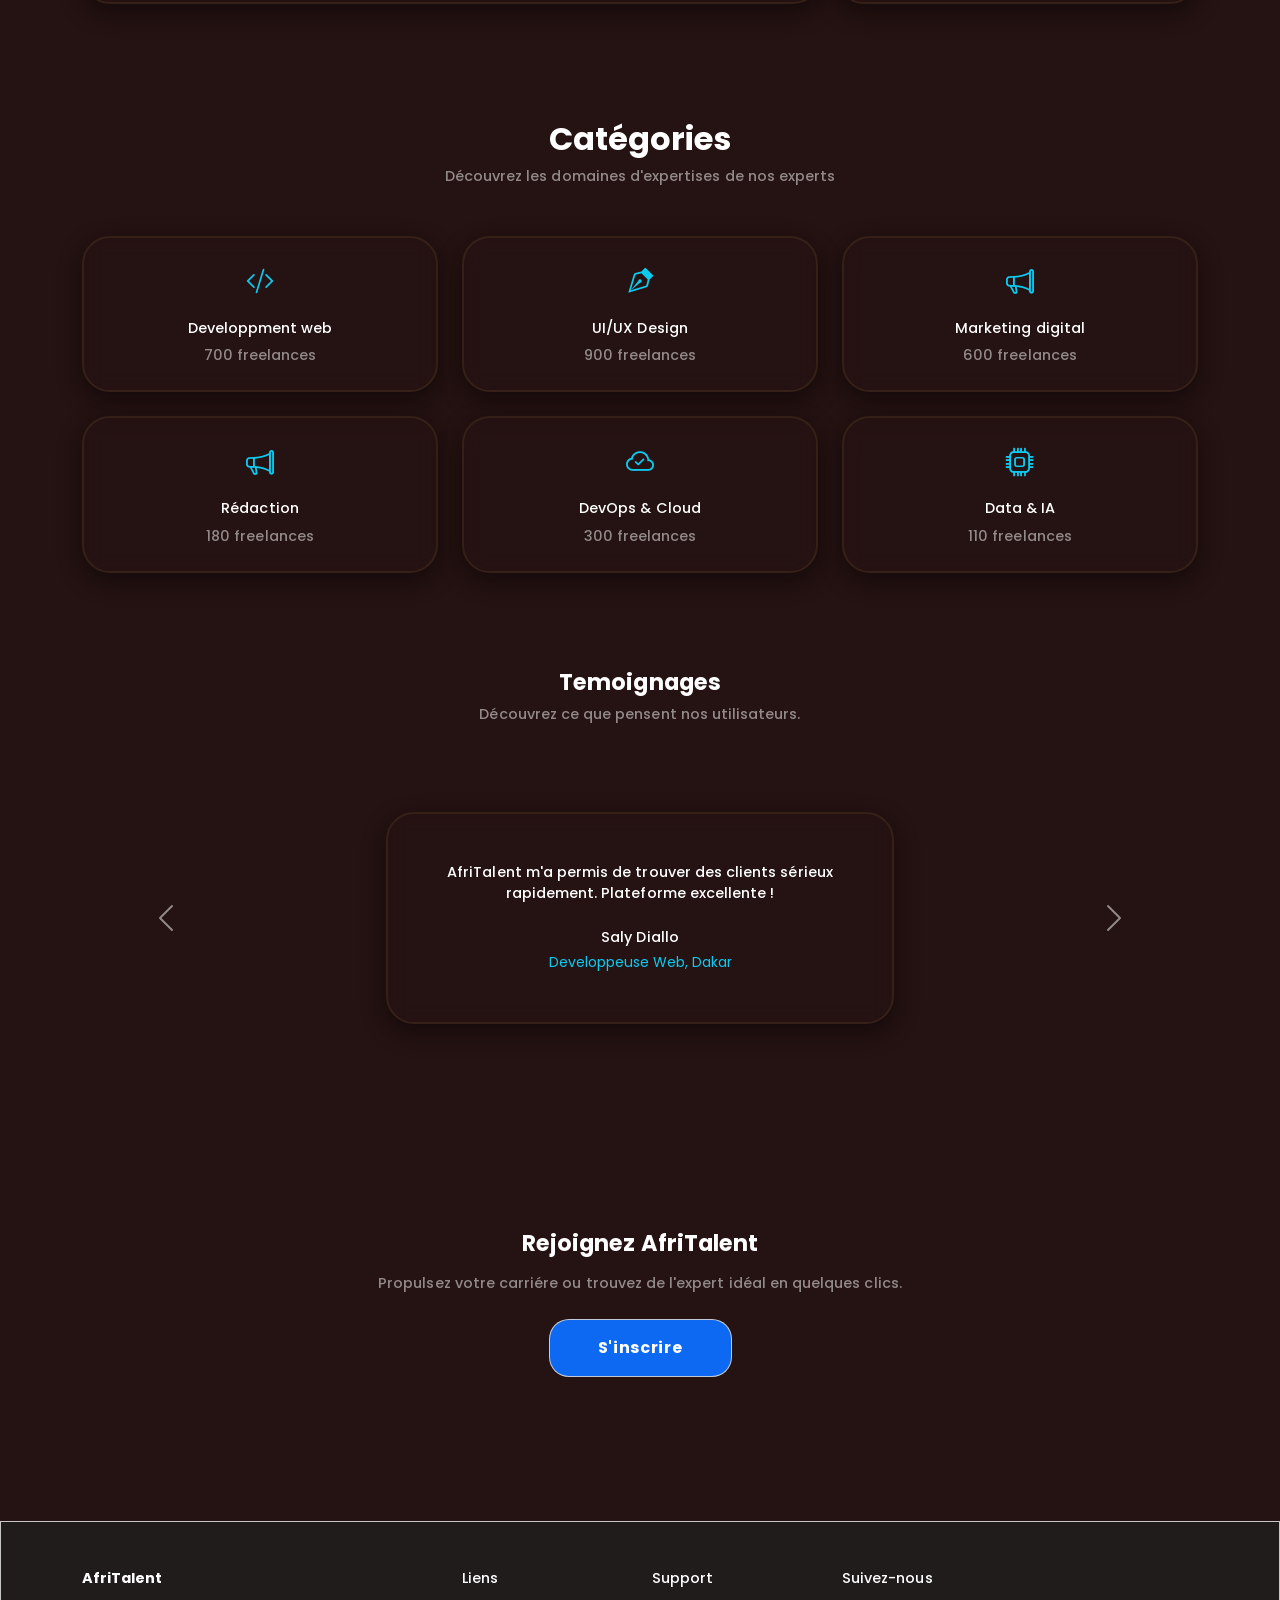
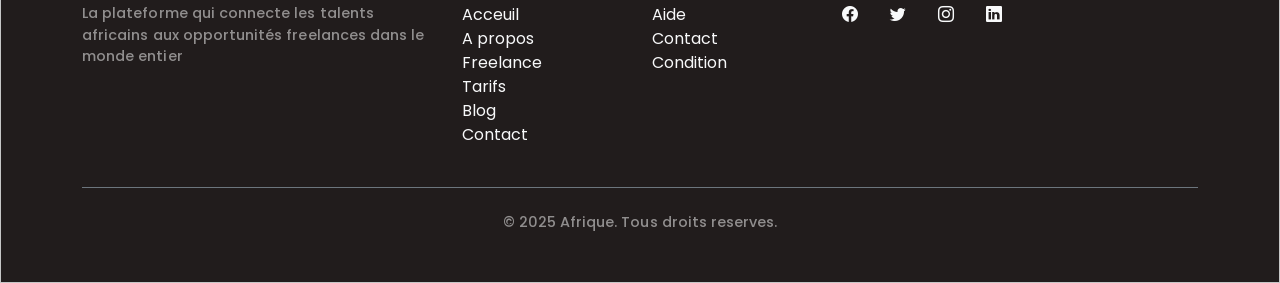
==== commit 97ccc2ce: "Css : responsive design mobile et tablette, media queries" ====
--- a/index.html
+++ b/index.html
@@ -4,24 +4,22 @@
     <meta charset="UTF-8">
     <meta name="viewport" content="width=device-width, initial-scale=1.0">
     <title>Acceuil</title>
-    <link rel="stylesheet" href="https://cdn.jsdelivr.net/npm/bootstrap@5.3.0/dist/css/bootstrap.min.css">
+     <link rel="stylesheet" href="https://cdn.jsdelivr.net/npm/bootstrap@5.3.0/dist/css/bootstrap.min.css">
     <link rel="stylesheet" href="css/style.css" type="text/css">
       <link rel="stylesheet" href="https://cdn.jsdelivr.net/npm/bootstrap-icons@1.13.1/font/bootstrap-icons.min.css">
-      <link rel="stylesheet" href="https://fonts.googleapis.com/css2?family=poppins:whgt@300;400;600;800&display=swap">
-
+      <link rel="preconnect" href="https://fonts.googleapis.com">
+<link rel="preconnect" href="https://fonts.gstatic.com" crossorigin>
+<link href="https://fonts.googleapis.com/css2?family=Inter:ital,opsz,wght@0,14..32,100..900;1,14..32,100..900&display=swap" rel="stylesheet">
+<link rel="preconnect" href="https://fonts.googleapis.com">
+<link rel="preconnect" href="https://fonts.gstatic.com" crossorigin>
+<link href="https://fonts.googleapis.com/css2?family=Inter:ital,opsz,wght@0,14..32,100..900;1,14..32,100..900&family=Poppins:ital,wght@0,100;0,200;0,300;0,400;0,500;0,600;0,700;0,800;0,900;1,100;1,200;1,300;1,400;1,500;1,600;1,700;1,800;1,900&display=swap" rel="stylesheet">
 </head>
 <body>
-
-<header>
-     <nav   class="navbar navbar-expand-lg navbar-light shadow-sm fixed-top"> 
+    <nav class="navbar navbar-expand-lg navbar-dark custom-navbar fixed-top"> 
          <div class="container">    
-          <a href="index.html" class="navbar-brand logo">
-            <div class="logo-icon">
-                <i class="bi bi-stars"></i>
-            </div>
-            <span class="logo-text">
-                Afri<span>Talent</span>
-            </span>
+          <a class="navbar-brand d-flex align-items-center" href="index.html">
+            <i class="bi bi-globe-americas fs-4 me-2"></i>
+            <span class="logo-text">Afri<span>Talent</span></span>
           </a>
                <button class="navbar-toggler" type="button" 
                   data-bs-toggle="collapse"
@@ -45,176 +43,200 @@
                     href="blog.html">Blog</a></li> 
                     <li class="nav-item"><a class="nav-link" 
                     href="contact.html">Contact</a></li>
+                    <li class="nav-item ms-lg-3"><a class="nav-btn-cta" href="contact.html">Rejoindre AfriTalent</a></li>
               </ul> 
-              <a class="btn-primary ms-5" href="">Rejoindre AfriTalent</a>
             </div> 
          </div> 
     </nav> 
-</header>
-
 <!-- Contenu principal --> 
-<section class="hero d-flex align-items-center text-center text-light">
-    <div class="container">
-        <h1>Retrouvez les meilleurs freelances sur AfriTalent </h1>
-        <h2 class="mb-4">Connectez talens et entreprises en quelques clics</h2>
-        <a href="" class="btn btn-primary">Je suis freelance</a>
-        <a href="" class="btn-light">Je cherche un freelance</a>
-
-        <div class="row mt-5">
-            <div class="col-md-4">
-                <div class="stat" data-target="2000">0</div>
-                <p>Freelance</p>
-            </div>
-            <div class="col-md-4">
-                <div class="stat" data-target="750">0</div>
-                <p>Entreprises</p>
-            </div>
-            <div class="col-md-4">
-                <div class="stat" data-target="1000">0</div>
-                <p>Objectifs</p>
-            </div>
-        </div>
+<main>
+    <section class="hero-section">
+    <div class="hero-overlay">
+        <div class="container hero-content-container">
+            <div class="hero-content">
+        <h1 class="hero-title fw-bold mb-4">Retrouvez les meilleurs freelances sur AfriTalent </h1>
+        <p class="hero-description lead mb-5">Découvrez les meilleurs plateformes pour trouver des freelances ou des opprtunités</p>
+        <div class="hero-btns d-flex flex-column flex-sm-row justify-content-center gap-3">
+            <a href="freelances.html" class="btn-hero-cta fw-bold">Je suis freelance</a>
+            <a href="tarifs.html" class="btn-hero-cta fw-bold">Je cherche un freelance</a>
+        </div>
+
+        <div class="row g-4  justify-content-center hero-stats-row">
+            <div class="col-6 col-md-4">
+                <div class="stat-box water-card">
+                <span class="d-block display-6 fw-bold text-info">3000+</span>
+                <small class="text-white-50 ">Freelances</small>
+            </div>
+        </div>
+        
+            <div class="col-6 col-md-4">
+                <div class="stat-box water-card">
+                <span class="d-block display-6 fw-bold text-info">500+</span>
+                <small class="text-white-50 ">Entreprise</small>
+            </div>
+        </div>
+           
+            <div class="col-12 col-md-4">
+                <div class="stat-box water-card">
+                <span class="d-block display-6 fw-bold text-info">1200+</span>
+                <small class="text-white-50 ">Missions</small>
+            </div>
+        </div>
+      </div>
     </div>
 </section>
 
 <section class="container py-5">
-    <h2 class="text-center mb-4 fw-bold">Comment ça marche ?</h2>
-    <div class="bento-grid">
-        <div class="card bento-card large-card p-4">
-            <h5>1<i class="bi bi-forward"></i>Créer un compte</h5>
-            <p>Inscrivez vous gratuitement sur la plateforme.</p>
-        </div>
-        <div class="card bento-card p-4">
-            <h5>3<i class="bi bi-forward"></i>Trouvez un projet</h5>
-            <p>Explorez les missions disponibles.</p>
-        </div>
-        <div class="card bento-card tall-card p-4">
-            <h5>3<i class="bi bi-forward"></i>Collaborer</h5>
-            <p>Travaille avec les meilleurs talents</p>
-        </div>
-        <div class="card bento-card p-4">
-            <h5>4<i class="bi bi-forward"></i>Etre payé</h5>
-            <p>Recevez vos paiements en toute sécurité.</p>
-        </div>
-    </div>
-</section>
-
-<section class="container my-5">
-    <h2 class="text-center mb-4 fw-bold">Catégories</h2>
-    <div class="row">
-        <div class="col-md-4 mb-4">
-            <div class="card service-card p-3 text-center">
-                <h5>Developpement web</h5>
-                <p>500 freelances</p>
-            </div>
-        </div>
-
-        <div class="col-md-4 mb-4">
-            <div class="card service-card   p-3 text-center">
-                <h5>UI/UX</h5>
-                <p>300 freelances</p>
-            </div>
-        </div>
-
-        <div class="col-md-4 mb-4">
-            <div class="card service-card p-3 text-center">
-             
-                <h5>Marketing</h5>
-                <p>400 freelances</p>
-            </div>
-        </div>
-
-        <div class="col-md-4 mb-4">
-            <div class="card service-card p-3 text-center">
-                <h5>Data & IA</h5>
-                <p>300 freelances</p>
-            </div>
+    <div class="text-center mb-5">
+    <h2 class="h2 fw-bold text-white">Comment ça marche ?</h2>
+    <p>Une méthode simple et fluide pour concrétiser vos projets.</p>
+    </div>
+        <div class="bento-grid">
+             <div class="bento-card water-card">
+                <div class="bento-icon mb-3"><i class="bi bi-search fs-2"></i></div>
+            <h3 class=" text-white mb-2">2.Trouver un projet</h3>
+            <p class="text-white-50 mb-0">Explorez les missions disponibles adaptés à vos compétences uniques ou déposez votre besoin pour attirer des experts.</p>
+        </div>
+            <div class="bento-card water-card">
+                <div class="bento-icon mb-3"><i class="bi bi-people-fill fs-2"></i></div>
+            <h3 class=" text-white mb-2">3.Collaborer</h3>
+            <p class="text-white-50 mb-0">Travaillez facilement avec les meilleurs talents dans un espace sécurisé.</p>
+        </div>
+        <div class="bento-card water-card">
+                <div class="bento-icon mb-3"><i class="bi bi-credit-card-fill fs-2"></i></div>
+            <h3 class=" text-white mb-2">4.Paiement sécurisé</h3>
+            <p class="text-white-50 mb-0">Recevez ou envoyez vos paiements en toute sérénité dés la validation des livrables de votre mission.</p>
+            </div>
+        <div class="bento-card water-card">
+                <div class="bento-icon mb-3"><i class="bi bi-person-plus-fill fs-2"></i></div>
+            <h3 class=" text-white mb-2">1.Créer un compte</h3>
+            <p class="text-white-50 mb-0">Inscrivez vous gratuitement sur la plateforme.</p>
+        </div>
+</section>
+
+<section class="container py-5">
+    <div class="text-center mb-5">
+    <h2 class="h2 text-white fw-bold">Catégories</h2>
+    <p class="text-white-50">Découvrez les domaines d'expertises de nos experts</p>
+    </div>
+    <div class="row g-4">
+        <div class="col-12 col-md-6 col-lg-4">
+            <div class="water-card p-4 text-center service-card">
+            <div class="service-icon mb-3"><i class="bi bi-code-slash text-info fs-3"></i></div>
+                <h4 class="text-white mb-2">Developpment web</h4>
+                <p class="text-white-50 mb-0">700 freelances</p>
+            </div>
+        </div>
+
+        <div class="col-12 col-md-6 col-lg-4">
+            <div class="water-card p-4 text-center service-card">
+            <div class="service-icon mb-3"><i class="bi bi-vector-pen text-info fs-3"></i></div>
+                <h4 class="text-white mb-2">UI/UX Design</h4>
+                <p class="text-white-50 mb-0">900 freelances</p>
+            </div>
+        </div>
+
+        <div class="col-12 col-md-6 col-lg-4">
+            <div class="water-card p-4 text-center service-card">
+            <div class="service-icon mb-3"><i class="bi bi-megaphone text-info fs-3"></i></div>
+                <h4 class="text-white mb-2">Marketing digital</h4>
+                <p class="text-white-50 mb-0">600 freelances</p>
+            </div>  
+        </div>
+
+        <div class="col-12 col-md-6 col-lg-4">
+            <div class="water-card p-4 text-center service-card">
+            <div class="service-icon mb-3"><i class="bi bi-megaphone text-info fs-3"></i></div>
+                <h4 class="text-white mb-2">Rédaction</h4>
+                <p class="text-white-50 mb-0">180 freelances</p>
+            </div>  
         </div>
         
-        <div class="col-md-4 mb-4">
-            <div class="card service-card p-3 text-center">
-                <h5>Redaction</h5>
-                <p>80 freelances</p>
-            </div>
-        </div>
-
-        <div class="col-md-4 mb-4">
-            <div class="card service-card p-3 text-center">
-                <h5>DevOps & Cloud</h5>
-                <p>100 freelances</p>
-            </div>
-        </div>
-    </div>
-</section>
-
-   <section>
-     <div id="africarousel" class="carousel slide" data-bs-ride="carousel">
-    <div class="carousel-indicators">
-        <button type="button" data-bs-target="#africarousel" data-bs-slide-to="0" class="active"></button>
-         <button type="button" data-bs-target="#africarousel" data-bs-slide-to="1"></button>
-          <button type="button" data-bs-target="#africarousel" data-bs-slide-to="2"></button>
-    </div>
-
-    <div class="carousel-inner">
-
-        <div class="carousel-item active">
-            <img src="https://images.unsplash.com/photo-1565882694798-4c9d004e65b7?w=500&auto=format&fit=crop&q=60&ixlib=rb-4.1.0&ixid=M3wxMjA3fDB8MHxzZWFyY2h8MzF8fGZyZWVsYW5jZSUyMHRlYW18ZW58MHx8MHx8fDA%3D" class="d-block w-100" alt="slide1">
-            <div class="carousel-caption">
-                <h2>Bienvenue sur AfriTalent.</h2>
-                <p>Connectez les talents africains au monde.</p>
-            </div>
-        </div>
-
-         <div class="carousel-inner">
-        <div class="carousel-item active">
-            <img src="https://images.unsplash.com/photo-1745474633597-be94033b16d6?w=500&auto=format&fit=crop&q=60&ixlib=rb-4.1.0&ixid=M3wxMjA3fDB8MHxzZWFyY2h8ODV8fGZyZWVsYW5jaW5nfGVufDB8fDB8fHww" class="d-block w-100" alt="slide2">
-            <div class="carousel-caption">
-                <h2>Trouvez les meilleurs freelances</h2>
-                <p>Développeurs, Marketeurs, Désigners</p>
-            </div>
-        </div>
-
-         <div class="carousel-inner">
-        <div class="carousel-item active">
-            <img src="https://images.unsplash.com/photo-1533709752211-118fcaf03312?w=500&auto=format&fit=crop&q=60&ixlib=rb-4.1.0&ixid=M3wxMjA3fDB8MHxzZWFyY2h8MjB8fGN5YmVyJTIwc2VjdXJpdHl8ZW58MHx8MHx8fDA%3D" class="d-block w-100" alt="slide3">
-            <div class="carousel-caption">
-                <h2>Travail sécurisé</h2>
-                <p>Une plateforme fiable et moderne</p>
-            </div>
-        </div>
-    </div>
-
-    <button class="carousel-control-prev" type="button"
-    data-bs-target="#afriCarousel" data-bs-slide="prev">
-    <span class="carousel-control-prev-icon"></span></button>
-
-    <button class="carousel-control-next" type="button"
-    data-bs-target="#afriCarousel" data-bs-slide="next">
-    <span class="carousel-control-next-icon"></span></button>
-   </div>
-   </section>
-
-
-<section class=" container my-5 text-center">
-    <h2 class="fw-bold">Rejoignez afritalent</h2>
-    <a href="" class="btn btn-light mt-3">S'inscrire</a>
-</section>
+        <div class="col-12 col-md-6 col-lg-4">
+            <div class="water-card p-4 text-center service-card">
+            <div class="service-icon mb-3"><i class="bi bi-cloud-check text-info fs-3"></i></div>
+                <h4 class="text-white mb-2">DevOps & Cloud</h4>
+                <p class="text-white-50 mb-0">300 freelances</p>
+            </div>
+        </div>
+
+       <div class="col-12 col-md-6 col-lg-4">
+            <div class="water-card p-4 text-center service-card">
+            <div class="service-icon mb-3"><i class="bi bi-cpu text-info fs-3"></i></div>
+                <h4 class="text-white mb-2">Data & IA</h4>
+                <p class="text-white-50 mb-0">110 freelances</p>
+            </div>
+        </div>
+     </div>
+</section>
+
+<section class="container py-5">
+    <div class="text-center mb-5">
+        <h2 class=" fw-bold text-white">Temoignages</h2>
+        <p class="text-white-50">Découvrez ce que pensent nos utilisateurs.</p>
+    </div>
+
+    <div id="africarousel" class="carousel  slide" data-bs-ride="carousel">
+               <div class="carousel-inner">
+                <div class="carousel-item active">
+                    <div class="row justify-content-center">
+                        <div class="col-12 col-md-8 col-lg-6">
+                            <div class="water-card p-5 text-center">
+                            <p class=" text-white mb-4">AfriTalent m'a permis de trouver des clients sérieux
+                            rapidement. Plateforme excellente !
+                        </p>
+                        <h5 class="text-white mb-1">Saly Diallo</h5>
+                        <small class="text-info">Developpeuse Web, Dakar</small>
+                    </div>
+                  </div>
+                </div>
+             </div>
+
+                <div class="carousel-item">
+                    <div class="row justify-content-center">
+                        <div class="col-12 col-md-8 col-lg-6">
+                            <div class="water-card p-5 text-center position relative">
+                            <p class=" text-white mb-4">J'ai trouvé un excellent désigner en moins de 24h pour restructurer notre marque. Je vous recommande vivement AfriTalent
+                        <h5 class="text-white mb-1">Salif Dia</h5>
+                        <small class="text-info">CEO Tech, Abidjan</small>
+                    </div>
+                  </div>
+                </div>
+             </div>
+           </div>
+             <button class="carousel-control-prev" type="button" data-bs-target="#africarousel" data-bs-slide="prev">
+                <span class="carousel-control-prev-icon" aria-hidden="true"></span>
+                <span class="visually-hidden">Suivant</span>
+            </button>
+
+             <button class="carousel-control-next" type="button" data-bs-target="#africarousel" data-bs-slide="next">
+                <span class="carousel-control-next-icon" aria-hidden="true"></span>
+                <span class="visually-hidden">Suivant</span>
+            </button>
+            </div>
+</section>
+<section class=" container text-center py-5 my-4">
+    <div class=" p-5 max-width-cta mx-auto">
+        <h2 class=" fw-bold text-white mb-3">Rejoignez AfriTalent</h2>
+        <p class="text-white-50 mb-4">Propulsez votre carriére ou trouvez de l'expert idéal en quelques clics.</p>
+    <a href="contact.html" class="btn btn-submit-water  py-3 px-5 fw-bold">S'inscrire</a>
+    </div>
+</section>
+</main>
 
 <!-- Pied de page --> 
-<footer class="bg-dark text-light pt-3 pb-3 mt-5"> 
+<footer class="custom-footer mt-5 py-5"> 
    <div class="container">
-    <div class="row">
-
-        <div class="col-md-4 mb-4">
-            <h5 class="text-uppercase fw-bold">Afritalent</h5>
-            <p>La plateforme qui connecte les talents africains aux 
+    <div class="row g-4">
+        <div class="col-12 col-md-6 col-lg-4">
+            <h5 class="text-white fw-bold mb-3">AfriTalent</h5>
+            <p class="text-white-50">La plateforme qui connecte les talents africains aux 
                 opportunités freelances dans le monde entier
             </p>
         </div>
-
-        <div class="col-md-2 mb-4">
-            <h5 class="fw-bold">Liens :</h5>
-            <ul class="list-unstyled">
+        <div class="col-6 col-md-3 col-lg-2">
+            <h5 class="text-white mb-3">Liens</h5>
+            <ul class="list-unstyled footer-links">
                <li><a href="index.html" class="text-light text-decoration-none">Acceuil</a></li>
                <li><a href="about.html" class="text-light text-decoration-none">A propos</a></li>
                <li><a href="freelances.html" class="text-light text-decoration-none">Freelance</a></li>
@@ -223,34 +245,30 @@
                <li><a href="contact.html" class="text-light text-decoration-none">Contact</a></li>
             </ul>
         </div>
-
-
-       <div class="col-md-3 mb-4">
-        <h6 class="fw-bold">Support :</h6>
-        <ul class="list-unstyled">
+       <div class="col-6 col-md-3 col-lg-2">
+        <h6 class="text-white mb-3">Support</h6>
+        <ul class="list-unstyled footer-links">
             <li><a href="" class="text-light text-decoration-none">Aide</a></li>
-            <li><a href="" class="text-light text-decoration-none">Contact</a></li>
+            <li><a href="contact.html" class="text-light text-decoration-none">Contact</a></li>
             <li><a href="" class="text-light text-decoration-none">Condition</a></li>
         </ul>
        </div>
 
-       <div class="col-md-3">
-        <h6 class="fw-bold">Suivez-nous :</h6>
-        <a href="" class="text-light me-3"><i class="bi bi-facebook fs-2"></i></a>
-         <a href="" class="text-light me-3"><i class="bi bi-twitter fs-2"></i></a>
-          <a href="" class="text-light me-3"><i class="bi bi-instagram fs-2"></i></a>
-           <a href="" class="text-light me-3"><i class="bi bi-linkedin fs-2"></i></a>
+       <div class="col-12 col-md-12 col-lg-4">
+        <h6 class="text-white mb-3">Suivez-nous</h6>
+        <div class="d-flex gap-3 socials-icons">
+            <a href="" class="text-light me-3"><i class="bi bi-facebook"></i></a>
+            <a href="" class="text-light me-3"><i class="bi bi-twitter"></i></a>
+            <a href="" class="text-light me-3"><i class="bi bi-instagram"></i></a>
+           <a href="" class="text-light me-3"><i class="bi bi-linkedin"></i></a>
+        </div>
        </div>
       </div>
-
-      <hr class="border-light">
-      
-      <div class="text-center">
-        <small>&copy; 2025 Afrique. Tous droits reserves.</small>
-      </div>
-    </div>
+      <div class="border-top border-secondary mt-4 pt-4 text-center">
+        <p class="text-white-50 mb-0">&copy; 2025 Afrique. Tous droits reserves.</p>
+    </div>
+</div>
 </footer> 
-
 
         
 <script 
--- a/css/style.css
+++ b/css/style.css
@@ -1,359 +1,833 @@
+
 
 @import url('https://fonts.googleapis.com/css2?family=Inter:ital,opsz,wght@0,14..32,100..900;1,14..32,100..900&display=swap');
 @import url('https://fonts.googleapis.com/css2?family=Inter:ital,opsz,wght@0,14..32,100..900;1,14..32,100..900&family=Poppins:ital,wght@0,100;0,200;0,300;0,400;0,500;0,600;0,700;0,800;0,900;1,100;1,200;1,300;1,400;1,500;1,600;1,700;1,800;1,900&display=swap');
 
  
 :root{
-    --primary: #1e212c;
-    --secondary: #000000;
-    --dark: #8b8d58;
-    --text: #f7f7f7;
-    --light: #a49b58;
-    --white:#fff;
-    --rgba: rgba(0, 0, 0, 0.5);
-     --shadow: 0 10px 30px rgba(0, 0, 0, 0.7);
-    --radius: 16px;
-    --font-title: 'Inter', sans-serif;
-    --font-body: 'Poppins', sans-serif;
-}
+   --font-primary: 'Poppins',sans-serif;
+   --font-secondary: 'Inter', sans-serif;
 
+   --color-primary: #0d68f2;
+   --color-primary-hover: #08357a;
+   --color-dark-bg: rgb(37, 18, 18);
+   --color-dark-overlay: rgba(14, 22, 38, 0.4);
+   --color-dark-pure: #211c1c;
+   --color-text-white: #ffffff;
+   --color-text-muted:rgba(254, 254, 254, 0.74);
+   --color-text-dim: rgba(254, 254, 254, 0.6);
+   --color-border-light:rgba(254, 254, 254, 0.8);
+
+   --water-bg: linear-gradient(135deg) rgba(255, 199, 75, 0.18), rgba(255, 255, 255, 0.3);
+   --water-bg-hover: rgba(254, 254, 254, 0.08);
+   --water-border: rgba(254, 254, 254, 0.5);
+   --water-border-hover: rgba(254, 254, 254, 0.13);
+   --water-backdrop-filter: blur(10px);
+   --water-box-shadow: 0 7px 30px 0 rgba(0, 0, 0, 0.23);
+   
+   --transition-fst: all 0.2s ease;
+   --transition-sm: cubic-bezier(0.14, 1, 0.3, 1);
+
+   --hover-transform-simple: translateY(-4px);
+   --hover-transform: translateY(-6px) scale(1.01);
+}
 body{
-    font-family: var(--font-body);
-    background: var(--light);
-   padding: 10px 0;
-   border-bottom: 1px solid var(--rgba);
-}
-h1, h2, h3, h4, h5, h6, .logo, .navbar-brand{
-    font-family: var(--font-title);
+    background-color: var(--color-dark-bg);
+    color: var(--color-text-white);
+    font-family: var(--font-primary);
+}
+ h2, h3, h4, h5, h6,p{
+    font-family: var(--font-primary);
+    letter-spacing: 0.05px;
+    font-weight: 500;
+    font-size: 1.4rem;
+}
+h4, h5, h6, p{
+    font-family: var(--font-primary);
+    color: var(--color-text-muted);
+    font-size: 0.9rem;
+}
+h1{
+    font-family: var(--font-secondary);
+    color: var(--color-text-white);
+    letter-spacing: 0.6px;
+   
 }
 .navbar{
- background: var(--white);
-  backdrop-filter: blur(5px);
-  top: 0;
-  left: 0;
-  width: 100%;
-  z-index: 1000;
-}
-.hero, .about-hero, .blog-hero, .contact-hero, .pricing-hero{
-    padding-top: 60px;
-}
-.navbar .container{
+    background-color: rgba(254, 254, 254, 0.03);
+    backdrop-filter: var(--water-backdrop-filter);
+    -webkit-backdrop-filter: var(--water-backdrop-filter);
+    border-bottom: 1px solid var(--water-border);
+    padding: 8px 0;
+    transition: var(--transition-fst);
+}
+.navbar-brand{
+    font-weight: 690;
+    font-size: 1.5rem;
+    color: var(--color-text-white);
+    text-decoration: none;
+}
+.nav-link{
+    color: var(--color-text-white);
+    font-weight: 500;
+    font-size: 0.98rem;
+    margin-left: 18px;
+    transition: var(--transition-fst);
+    font-family: var(--font-secondary);
+}
+.nav-link:hover, .nav-link.active{
+   color: var(--color-primary);
+}
+.nav-btn-cta{
+    background-color: var(--color-primary);
+    color: var(--color-text-white);
+    border: 1px solid rgba(211, 211, 211, 0.933);
+    padding: 8px 23px;
+    border-radius: 45px;
+    text-decoration: none;
+    font-weight: 570;
+    transition: var(--transition-fst);
+    display: inline-block;
+}
+.nav-btn-cta:hover{
+    background-color: var(--color-primary-hover);
+    transform: translateY(-3px);
+    color: var(--color-text-white);
+}
+.about-hero-section,
+.hero-content,
+.price-section,
+.blog-hero,
+.freelance-hero,
+.contact-section{
+    padding: 70px 0 45px 0;
+    background-size: cover;
+    position: relative;
+    background-position: center;
+    background-repeat: no-repeat;
+}
+.hero-section{
+    background-repeat: no-repeat;
+    background-size: cover;
+    height: 100vh;
+    background-image :linear-gradient( rgba(14, 22, 40, 0.3),rgba(14, 22, 40, 0.5) ), url(https://images.unsplash.com/photo-1664575197229-3bbebc281874?w=500&auto=format&fit=crop&q=60&ixlib=rb-4.1.0&ixid=M3wxMjA3fDB8MHxzZWFyY2h8MTR8fGZyZWVsYW5jZXxlbnwwfHwwfHx8MA%3D%3D);
     display: flex;
     align-items: center;
+   
+}
+.hero-overlay{
+    position: absolute;
+    top: 0;
+    left: 0;
+    width: 100%;
+    height: 100%;
+    background-color: var(--color-dark-overlay);
+    z-index: 1;
+}
+.hero-content-container{
+    position: relative;
+    z-index: 2;
+    text-align: center;
+}
+.hero-title-text{
+    margin-top: 10px;
+    font-size: 2.1rem;
+    font-weight: 600;
+    line-height: 1.9;
+}
+.hero-description{
+    font-size: 1.3rem;
+    color: var(--color-text-muted);
+    margin-bottom: 36px;
+    font-family: var(--font-secondary);
+}
+.btn-hero-cta{
+    background-color: var(--color-primary);
+    color: var(--color-text-white);
+    border: 1px solid rgba(255, 246, 246, 0.34);
+    padding: 12px 25px;
+    display: inline-block;
+    font-size: 1rem;
+    border-radius: 48px;
+    font-weight: 590;
+    text-decoration: none;
+    transition: var(--transition-fst);
+}
+.btn-hero-cta:hover{
+   background-color: var(--color-primary-hover);
+    color: var(--color-text-white);
+     transform: translateY(-3px);
+     box-shadow: rgba(254, 254, 254, 0.03);
+}
+.hero-stats-row{
+    margin-top: 10px;
+    max-width: 948px;
+    margin-left: auto;
+    margin-left: auto;
+}
+.btn-submit-water{
+     background-color: var(--color-primary);
+     color: var(--color-text-white);
+     border: 1px solid rgba(211, 211, 211, 0.933);
+     padding: 7px 15px;
+     transition: var(--transition-fst);
+     border-radius: 20px;
+     letter-spacing: 0.7px;
+}
+.btn-submit-water:hover{
+    background-color: var(--color-primary-hover);
+    transform: translateY(-3px);
+    color: var(--color-text-white);
+} 
+.water-card{
+    background-color: var(--water-bg);
+    backdrop-filter: var(--water-backdrop-filter);
+    -webkit-backdrop-filter:var(--water-backdrop-filter);
+    border: 2px solid rgba(254, 211, 120, 0.08);
+    box-shadow: 0 8px 24px rgba(0, 0, 0, 0.45);
+    border-radius: 28px;
+    padding: 30px 24px;
     justify-content: space-between;
-}
-.navbar-brand{
-    display: flex;
+    overflow: hidden;
+    color: var(--color-text-white);
+    text-align: center;
     align-items: center;
-    gap: 8px;
-    font-size: 1.8rem;
+}
+.stat-box{
+    padding: 10px;
+    margin-top: 20px;
+}
+.stat-number{
+    font-size: 2.1rem;
+    font-weight: 790;
+    color: var(--color-primary);
+    margin-bottom: 4px;
+    letter-spacing: -0.4px;
+}
+.stat-label{
+    display: block;
+    font-size: 0.92rem;
+    font-weight: 510;
+    color: var(--color-text-muted);
+    text-transform: uppercase;
+    letter-spacing: 1px;
+}
+.text-info{
+    color: var(--color-primary);
+}
+.freelance-count{
+    color: var(--color-text-white);
+}
+.freelance-card{
+    text-align: left;
+    padding: 28px;
+    height: 100%;
+    display: flex;
+    flex-direction: column;
+    justify-content: space-between;
+}
+.freelance-badge{
+    background: rgba(254, 254, 254, 0.05);
+    color: var(--color-text-white);
+    padding: 15px 45px;
+   border-radius: 18px;
+   font-size: 0.85rem;
+   font-weight: 600;
+   display: inline-block;
+   margin-bottom: 20px;
+}
+.freelance-avatar-container{
+    width: 100px;
+    height: 100px;
+    margin: 0 auto 18px auto;
+    border-radius: 48px;
+    border: 2px solid var(--water-border);
+    overflow: hidden;
+}
+.freelance-avatar-container img{
+    width: 100%;
+    height: 100%;
+    object-fit: cover;
+}
+.freelance-name{
+    font-size: 1.24rem;
+    font-weight: 695;
+    margin-bottom: 4px;
+    text-align: center;
+}
+.freelance-title{
+    font-family: var(--font-secondary);
+    color: var(--color-primary);
+    font-size: 0.94rem;
+    font-weight: 590;
+    margin-bottom: 10px;
+    text-align: center;
+}
+.freelance-exp{
+    text-align: center;
+    margin-bottom: 10px;
+    font-size: 1.1rem;
+    font-weight: 500;
+}
+.freelance-desc{
+    color: var(--color-text-muted);
+    font-size: 0.87rem;
+    line-height: 1.4;
+    text-align: center;
+    margin-bottom: 18px;
+}
+.freelance-stars{
+   text-align: center;
+   color: gold;
+   font-size: 0.8rem;
+}
+.btn-freelance {
+    background-color: var(--color-primary);
+    color: var(--color-text-white);
+    border: 1px solid var(--water-border);
+    border-radius: 7px;
+    padding: 7px 15px;
+    font-size: 0.8rem;
+    font-weight: 490;
+    transition: var(--transition-fst);
+    width: 100%;
+}
+.btn-freelance:hover{
+    background-color: var(--color-primary-hover);
+    border-color: var(--color-primary);
+}
+
+.water-card:hover{
+    transform: var(--hover-transform-simple);
+    box-shadow: 0 10px 22px rgba(13, 110, 254, 0.14);
+    border-color: var(--color-primary);
+}
+.price-card{
+    padding: 34px 24px;
+    display: flex;
+    text-align: center;
+    flex-direction: column;
+    justify-content: space-between;
+    height: 100%;
+    margin-bottom: 30px;
+}
+.price-card:hover{
+    transform: var(--hover-transform-simple);
+    box-shadow: 0 10px 22px rgba(13, 110, 254, 0.14);
+    border-color: var(--color-primary);
+}
+.price-card ul{
+    padding: 0;
+    margin: 5px 0 0 0;
+    display: flex;
+    flex-direction: column;
+    gap: 15px;
+}
+.price-badge{
+  background-color: rgba(254, 254, 254, 0.05);
+  padding: 15px 30px;
+  border-radius: 18px;
+  font-size: 0.85rem;
+  font-weight: 600;
+  display: inline-block;
+  margin-bottom: 20px;
+}
+.price-amount{
+    font-weight: 700;
+    font-size: 1.9rem;
+    margin-bottom: 20px;
+}
+.price-amount small{
+    font-size: 0.84rem;
+    color: var(--color-text-white);
+    font-weight: 395;
+}
+.price-features{
+    color: var(--color-text-muted)
+}
+.price-features li{
+   font-size: 0.94rem;
+   margin-bottom: 5px;
+   display: flex;
+   align-items: center;
+   justify-content: center;
+   gap: 8px;
+}
+.btn-pricing-action{
+    background: var(--color-primary);
+    color: var(--color-text-white);
+    border: 1px solid var(--water-border);
+    padding: 8px 18px;
+    border-radius: 28px;
+}
+.btn-pricing-action:hover{
+    background-color: var(--color-primary-hover);
+    color: var(--color-text-white);
+}
+.btn-price{
+    color: var(--color-text-white);
+    border: 1px solid var(--water-border);
+    padding: 8px 18px;
+    border-radius: 28px;
+    font-weight: 595;
+    transition: var(--transition-fst);
+    width: 100%;
+    margin-top: 24px;
+}
+.btn-price:hover{
+    background-color: var(--color-primar-hover);
+    color: var(--color-primary);
+}
+.btn-price-featured{
+    background-color: var(--color-primary);
+    color: var(--color-text-white);
+    border: 1px solid var(--color-primary);
+}
+.btn-featured:hover{
+    background-color: var(--color-primar-hover);
+    color: var(---primary);
+    border-color: var(--color-primar-hover);
+}
+
+.section-description{
+    color: var(--color-text-muted);
+    margin-bottom: 44px;
+    max-width: 680px;
+    margin-left: auto;
+    margin-right: auto;
+}
+.about-img-wrapper{
+    position: relative;
+    height: 100%;
+    width: 100%;
+    border: 1px solid var(--water-border);
+    overflow: hidden;
+    border-radius: 14px;
+}
+.about-img-wrapper::before{
+    content: '';
+    position: absolute;
+    top: 0;left: 0;width: 100%;height: 100%;
+    background-color: var(--water-bg);
+    z-index: 1;
+    pointer-events: none;
+}
+.about-img-wrapper img{
+    width: 100%;
+    height: 400px;
+    object-fit: cover;
+   object-position: center;
+   display: block;
+}
+.about-img-wrapper:hover img{
+    transform: scale(1.04);
+}
+.team-section{
+  padding: 58px 0;
+}
+.team-card{
+    height: 100%;
+    display: flex;
+    flex-direction: column;
+    justify-content: flex-start;
+    padding: 20px;
+}
+.team-img-container{
+    width: 150px;
+    height: 120px;
+    margin: 0 auto 15px auto;
+    border-radius: 14px;
+    overflow: hidden;
+    margin-bottom: 18px;
+    border: 1px solid var(--water-border);
+    background-color: var(--water-bg);
+}
+.team-img-container img{
+    width: 100%;
+    height: 100%;
+    object-fit: cover;
+    transition: var(--transition-sm);
+}
+.team-card:hover .team-img-container img{
+  transform: scale(1.04);
+}
+.team-card h3{
+    font-size: 1.21rem;
     font-weight: 690;
-    color: var(--light);
-    text-decoration: none;
-}
-.navbar-brand i{
+}
+.bento-card{
+    padding: 24px;
+    display: flex;
+    flex-direction: column;
+    justify-content: space-between;
+    height: 100%;
+    box-sizing: border-box;
+}
+.bento-grid{
+    display: grid;
+    grid-template-columns: repeat(3, 1fr);
+    grid-auto-rows: minmax(140px, auto);
+    gap: 15px;
+    padding: 20px 0; 
+}
+.bento-grid .bento-card:nth-child(1){
+    grid-column:1 / span 2;
+    grid-row: 3 / span 1;
+}
+.bento-grid .bento-card:nth-child(2){
+   grid-column: 3 / span 1;
+   grid-row: 1 / span 2;
+}
+.bento-grid .bento-card:nth-child(3){
+    grid-column: 3 / span 1;
+    grid-row: 3 / span 1;
+}
+.bento-grid .bento-card:nth-child(4){
+   grid-column: 1 / span 2;
+   grid-row: 1 / span 2;
+}
+.bento-card i{
+   font-size: 2rem;
+   color: var(--color-primary);
+   margin-bottom: 14px;
+}
+.bento-card h3{
+    font-size: 1.27rem;
+    margin-bottom: 5px;
+}
+.bento-card p{
+    color: var(--color-text-muted);
+    font-size: 0.85rem;
+    margin: 0;
+}
+.blog-grid-section{
+    padding: 38px 0 78px 0;
+}
+.values-card{
+    padding: 30px;
+    height: 100%;
+    display: flex;
+    flex-direction: column;
+    align-items: center;
+}
+.filter-buttons-group{
+    display: flex;
+    justify-content: center;
+    gap: 10px;
+    flex-wrap: wrap;
+    margin-bottom: 43px;
+}
+.btn-filter{
+    background: rgba(254, 254, 254, 0.04);
+    border: 1px solid var(--water-border);
+    color: var(--color-text-white);
+    padding: 8px 18px;
+    border-radius: 24px;
+    font-size: 0.8rem;
+    font-weight: 570;
+    transition: var(--transition-fst);
+}
+.btn-filter:hover, .btn-filter.active{
+    background-color: var(--color-primary);
+    border-color: var(--color-primary);
+    color: var(--color-text-white);
+}
+.blog-card{
+    display: flex;
+    flex-direction: column;
+    width: 290px;
+    height: 170px;
+    overflow: hidden;
+   text-align: left;
+   min-height: 414px;
+}
+.blog-img-wrapper{
+    position: relative;
+    width: 100%;
+    height: 200px;
+    overflow: hidden;
+    object-fit: cover;
+}
+.blog-img{
+    width: 100%;
+    height: 100%;
+    object-fit: cover;
+    transition: var(--transition-sm);
+}
+.blog-card:hover .blog-img{
+    transform: scale(1.03);
+}
+.blog-badge{
+    position: absolute;
+    top: 1px;
+    left: 1px;
+    background-color: var(--color-primary);
+    color: var(--color-text-white);
+    padding: 3px 8px;
+    font-size: 0.7rem;
+    font-weight: 590;
+    border-radius: 12px;
+    text-transform: uppercase;
+}
+.blog-card-body{
+    padding: 2px;
+    display: flex;
+    object-fit: cover;
+    flex-direction: column;
+    flex-grow: 1;
+}
+.blog-card-title{
+    font-size: 1.24rem;
+    font-weight: 590;
+    margin-bottom: 10px;
+    line-height: 1.3;
+}
+.blog-card-text{
+    font-size: 0.9rem;
+    color: var(--color-text-muted);
+    line-height: 1.2;
+    margin-bottom: 14px;
+}
+.blog-card-footer{
+    display: flex;
+    justify-content: space-between;
+    align-items: center;
+    color: var(--color-text-muted);
+   padding-top: 16px;
+   margin-top: 40px;
+   border-top: 1px solid var(--water-border);
+   justify-content: space-between;
+}
+.blog-card-footer i {
+    margin-right: 5px;
+}
+.icon-box{
     width: 60px;
     height: 60px;
-    object-fit: contain;
-   
-}
-.navbar-nav{
+    background-color: rgba(13, 110, 254, 0.14);
+    color: var(--color-primary);
+    border-radius: 10px;
     display: flex;
     align-items: center;
-    gap: 17px;
-}
-.nav-link{
+    font-size: 1.4rem;
+    justify-content: center;
+    margin-bottom: 20px;
+}
+.btn-btn-cta{
+  background-color: var(--color-primary);
+    color: var(--color-text-white);
+    padding: 10px 18px;
+    border-radius: 25px;   
+}
+.btn-btn-cta:hover{
+     background-color: var(--color-primary-hover);
+     transform: translateY(-3px);
+    color: var(--color-text-white);
+}
+.contact-info-item{
+    padding: 25px 30 rpx;
+    margin-bottom: 20px;
+    display: flex;
+    flex-direction: row;
+    justify-content: flex-start;
+    align-items: center;
+    gap: 14px;
+    text-align: center;
+}
+.contact-info-item .icon-box{
+    display: flex;
+    justify-content: center;
+    align-items: center;
+    flex-shrink: 0;
+}
+.contact-info-text h5{
     font-size: 1.1rem;
-    font-weight: 590;
-    color: var(--secondary);
+    font-weight: 650;
+    letter-spacing: 0.6px;
+    margin-bottom: 3px;
+}
+.contact-info-text p{
+    font-size: 0.97rem;
+    color: var(--color-text-muted);
+     letter-spacing: 0.6px;
+    margin: 0;
+}
+.contact-form-container{
+    background-color: var(--water-bg);
+    backdrop-filter: var(--water-backdrop-filter);
+    -webkit-backdrop-filter: var(--water-backdrop-filter);
+    border: 1px solid var(--water-border);
+    border-radius: 18px;
+    padding: 30px 70px;
+    height: 430px;
+}
+#contact-name,
+ #contact-email,
+ #contact-subject,
+ #contact-message{
+    gap: 12px;
+    padding-top: 10px;
+ }
+.form-label{
+    color: var(--color-text-muted);
+    font-size: 1.1rem;
+    font-weight: 650;
+    line-height: 1.5;
+   padding: 30px 60px;
+    letter-spacing: 0.6px;
+}
+.form-control{
+    background-color: var(--color-dark-bg);
+    border: 1px solid var(--water-border);
+    color: var(--color-text-white);
+    padding: 8px 10px;
+    border-radius: 7px;
+    transition: var(--transition-fst);
+}
+.form-control:focus{
+    background-color: var(--color-text-white);
+    border-color: var(--color-primary);
+    box-shadow: 0 0 0 5px rgba(13, 110, 254, 0.17);
+}
+.form-control::placeholder{
+    color: var(--color-text-white);
+    font-size: 0.87rem;
+}
+.map-container {
+    margin-top: 54px;
+    border-radius: 18px;
+    overflow: hidden;
+    border: 1px solid var(--water-border);
+}
+.map-container iframe{
+    width: 100%;
+    height: 400px;
+    display: block;
+    border:     none;
+}
+.carousel-inner{
+  padding: 38px;
+}
+.cta-section{
+    padding: 68px 0;
+    text-align: center;
+}
+.footer{
+    background-color: var(--color-dark-pure);
+    backdrop-filter: var(--water-backdrop-filter);
+    -webkit-backdrop-filter: var(--water-backdrop-filter);
+    padding: 58px 0 26px 0 ;
+    border-top:  1px solid var(--water-border);
+    margin-top: 78px;
+}
+.custom-footer{
+    background-color: var(--color-dark-pure);
+     border: 1px solid rgba(211, 211, 211, 0.933); 
+}
+.footer h5{
+    color: var(--color-text-white);
+    font-size: 1.14rem;
+    font-weight: 695;
+    margin-bottom: 18px;
+}
+.footer p{
+    color: var(--color-text-muted);
+    font-size: 0.87rem;
+    line-height: 1.5;
+}
+.footer-links-list{
+    list-style: none;
     padding: 0;
-}
-
-.nav-link.active{
-    color: var(--secondary);
-}
-.navbar .btn{
-    padding: 8px 20px;
-    border-radius: 10px;
-    font-weight: 590;
-    font-size: 0.93rem;
-    background: var(--secondary);
-    color: var(--white);
-    border: none;
-}
-
-.logo{
-    display: flex;
-    align-items: center;
-    gap: 2px;
-    margin-right: 8px;
-
-}
-
-.logo-icon{
-    width: 30px;
-    height: 30px;
-    border-radius: 14px;
-    background: linear-gradient(133deg, var(--primary), var(--secondary));
+    margin: 0;
+}
+.footer-links-list li{
+    margin-bottom: 10px;
+}
+.footer-links-list a{
+    color: var(--color-text-muted);
+    text-decoration: none;
+    font-size: 0.8rem;
+    transition: var(--transition-fst);
+}
+.footer-links-list a:hover{
+    color: var(--color-primary);
+    padding-left: 14px;
+}
+.footer-socials{
+    display: flex;
+    gap: 14px;
+    margin-top: 14px;
+}
+.footer-socials a{
+    width: 38px;
+    height: 38px;
+    background-color: rgba(254, 254, 254, 0.03);
+    border: 1px solid var(--water-border);
+    color: var(--color-text-white);
+    border-radius: 48%;
     display: flex;
     align-items: center;
     justify-content: center;
-    color: var(--white);
-    font-size: 22px;
-}
-.logo-text{
-    font-family: var(--font-body);
-    font-size: 20px;
-    font-weight: 690;
-    color: var(--dark);
-}
-.logo-text span{
-    color: var(--primary);
-}
-.hero{
-    height: 95vh;
-    background-image :linear-gradient(to  bottom , var(--rgba) ,var(--rgba) ), url(https://images.unsplash.com/photo-1664575197229-3bbebc281874?w=500&auto=format&fit=crop&q=60&ixlib=rb-4.1.0&ixid=M3wxMjA3fDB8MHxzZWFyY2h8MTR8fGZyZWVsYW5jZXxlbnwwfHwwfHx8MA%3D%3D);
-    background-size: cover;
-    background-position: center;
-    background-repeat: no-repeat;
-    position: relative;
-    display: flex;
-    object-fit: cover;
-    align-items: center;
-    color: var(--white);
-    
-}
-
-.hero .container{
-    position: relative;
-    z-index: 2;
-}
-.bento-grid{
-    display: grid;
-    grid-template-columns: repeat(2, 1fr);
-    grid-auto-rows: 218px;
-    gap: 26px;
-}
-.bento-card{
-    border: none;
-    border-radius: 24px;
-    padding: 28px;
-    box-shadow: 0 8px 28px var(--shadow);
-    display: flex;
-    flex-direction: column;
-    justify-content: center;
-}
-.large-card{
-    grid-column: span 2;
-}
-.tall-card{
-    grid-row: span 2;
-}
-.bento-card h5{
-    font-size: 1.3rem;
-    font-weight: 690;
-    margin-bottom: 14px;
-}
-.bento-card i{
-    margin-left: 7px;
-}
-.bento-card p{
-    line-height: 1.6;
-    
-}
-
-
-.card{
-    border: none;
-    border-radius: var(--radius);
-    box-shadow: var(--shadow);
-    padding: 40px;
-}
-
-.team-section h6{
-    color: var(--white);
-}
-.team-section i {
-    color: var(--secondary);
-    font-size: 18px;
-}
-.team-card{
-        background: var(--white);
-        border-radius: 15px;
+    text-decoration: none;
+    transition: var(--transition-fst);
+}
+.footer-socials a:hover{
+    background-color: var(--color-primary);
+    border-color: var(--color-primary);
+    transform: translateY(-3px);
+}
+.footer-bottom{
+    border-top: 1px var(--water-border);
+    margin-top: 43px;
+    padding-top: 20px;
+    text-align: center;
+}
+.footer-bottom p{
+    font-size: 0.83rem;
+    color: rgba(254, 254, 254, 0.03);
+    margin: 0;
+}
+@media (max-width: 992px){
+    .hero-title{
+        font-size: 2rem;
+    }
+    .hero-section{
+        padding-top: 80px;
+    }
+    .bento-grid{
+        grid-template-columns: 1fr;
+    }
+    .navbar-collapse{
+        background-color: var(--color-dark-bg);
+        padding: 15px;
+        border-radius: 8px;
+    }
+}
+@media (max-width: 767px){
+    .hero-title{
+        font-size: 1.6rem;
+    }
+   .hero-description{
+    font-size: 0.95rem;
+   }
+   .service-card,
+   .freelance-card,
+   .water-card,
+   .blog-card{
+    margin-bottom: 25px;
+   }
+   .container {
+   padding-left: 15px;
+   padding-right: 15px;
+   };
+}
+@media (max-width:575px){
+    .btn-cta{
+        width: 100%;
         text-align: center;
-        padding: 25px;
-        
-}
-.team-img{
-    width: 150px;
-    height: 150px;
-    object-fit: cover;
-    border-radius: 50%;
-    box-shadow: 0 8px 28px var(--shadow);  
-
-}
-.history-img-wrapper{
-    width: 100%;
-    height:300px;
-    object-fit: cover;
-    overflow: hidden;
-    border-radius: 20px;
-}
-.history-img{
-    width: 100%;
-    height: 100%;
-    object-fit: cover;
-}
-.about-history{
-    height: 100%;
-    width: 100%;
-    padding: 100px 0;
-    background:var(--dark);
-}
-.about-history img{
-    width: 100%;
-    max-width: 550px;
-    border-radius: 20px;
-    box-shadow: 0 18px 48px var(--shadow);
-}
-.about-history h2{
-    margin-bottom: 18px;
-}
-.about-history p{
-    font-size: 16px;
-    line-height: 1.5;
-}
-.btn-primary{
-    background: var(--primary);
-    border: none;
-    text-decoration: none;
-}
-.section-title{
-    text-align: center;
-    font-weight: bold;
-    margin-bottom: 38px;
-}
-.blog-card{
-    height: 190px;
-    object-fit: cover;
-}
-.carousel-item img{
-    height: 83vh;
-    object-fit: cover;
-    filter: brightness(50%);
-
-}
-.carousel-inner{
-    object-fit: cover;
-}
-.carousel-caption{
-    bottom: 23%;
-    text-align: center;
-}
-.carousel-caption h2{
-    font-size: 2.7rem;
-    font-weight: bold;
-}
-.carousel-caption p{
-    font-size: 1.1rem;
-    margin-top: 8px;
-    opacity: 0.6;
-}
-.carousel-indicators button{
-    width: 8px;
-    height: 8px;
-    border-radius: 45%;
-}
-
-
-.service-card{
-    width: 300px;
-    height: 85px;
-}
-i{
-    margin-top: 30px;
-    color: var(--light);
-}
-footer{
-    background: var(--dark);
-    position: relative;
-    overflow: hidden;
-    border-top:  1px solid rgb(254, 254, 254, 0.08);
-}
-footer::before{
-    content: '';
-    position: absolute;
-    width: 490px;
-    height: 490px;
-    background: radial-gradient(circle,rgba(99, 101, 240, 0.14)  0%, transparent 68%);
-    top: -178px;
-    left: -118px;
-}
-footer::after{
-    content: '';
-    position: absolute;
-    width: 348px;
-    height: 348px;
-    background: radial-gradient(circle, rgba(13, 164, 232, 0.11) 0%, transparent 68%);
-    bottom: -118px;
-    right: -98px;
-}
-footer .container{
-    position: relative;
-    z-index: 2;
-}
-.footer-top{
-    padding-bottom: 2.8rem;
-    border-bottom: 1px solid rgba(254, 254, 254, 0.07);
-}
-.footer-logo{
-    font-family: var(--font-title);
-    font-size: 2rem;
-    font-weight: 790;
-    color: var(--white);
-    letter-spacing: -1px;
-}
-.footer-logo span{
-    color: var(--primary);
-}
-
-.footer-btn{
-    background: linear-gradient(133deg, var(--primary), var(--secondary));
-    color: var(--white);
-    border: none;
-    padding: 12px 28px;
-    border-radius: 48px;
-    font-weight: 590;
-    font-size: 0.93rem;
-    text-decoration: none;
-    display: inline-flex;
-    align-items: center;
-    gap: 8px;
-}
-.footer-links{
-    padding: 3.8rem 0;
-}
-.footer-title{
-    color: var(--white);
-    font-size: 0.82rem;
-    text-transform: uppercase;
-    letter-spacing: 2px;
-    margin-bottom: 1.3rem;
-    font-weight: 690;
-}
-.footer-links ul{
-    list-style: none;
-    padding: 0;
-}
-.footer-links ul li{
-    margin-bottom: 10px;
-}
-.footer-links ul li a{
-    text-decoration: none;
-    color: rgb(254, 254, 254, 0.64);
-    font-size: 0.94rem;
-}
-.footer-bottom{
-    padding-top: 1.9rem;
-    border-top: 1px solid rgb(254, 254, 254, 0.04);
-}+    }
+    .contact-form-container{
+        padding: 10px;
+    }
+}
+   
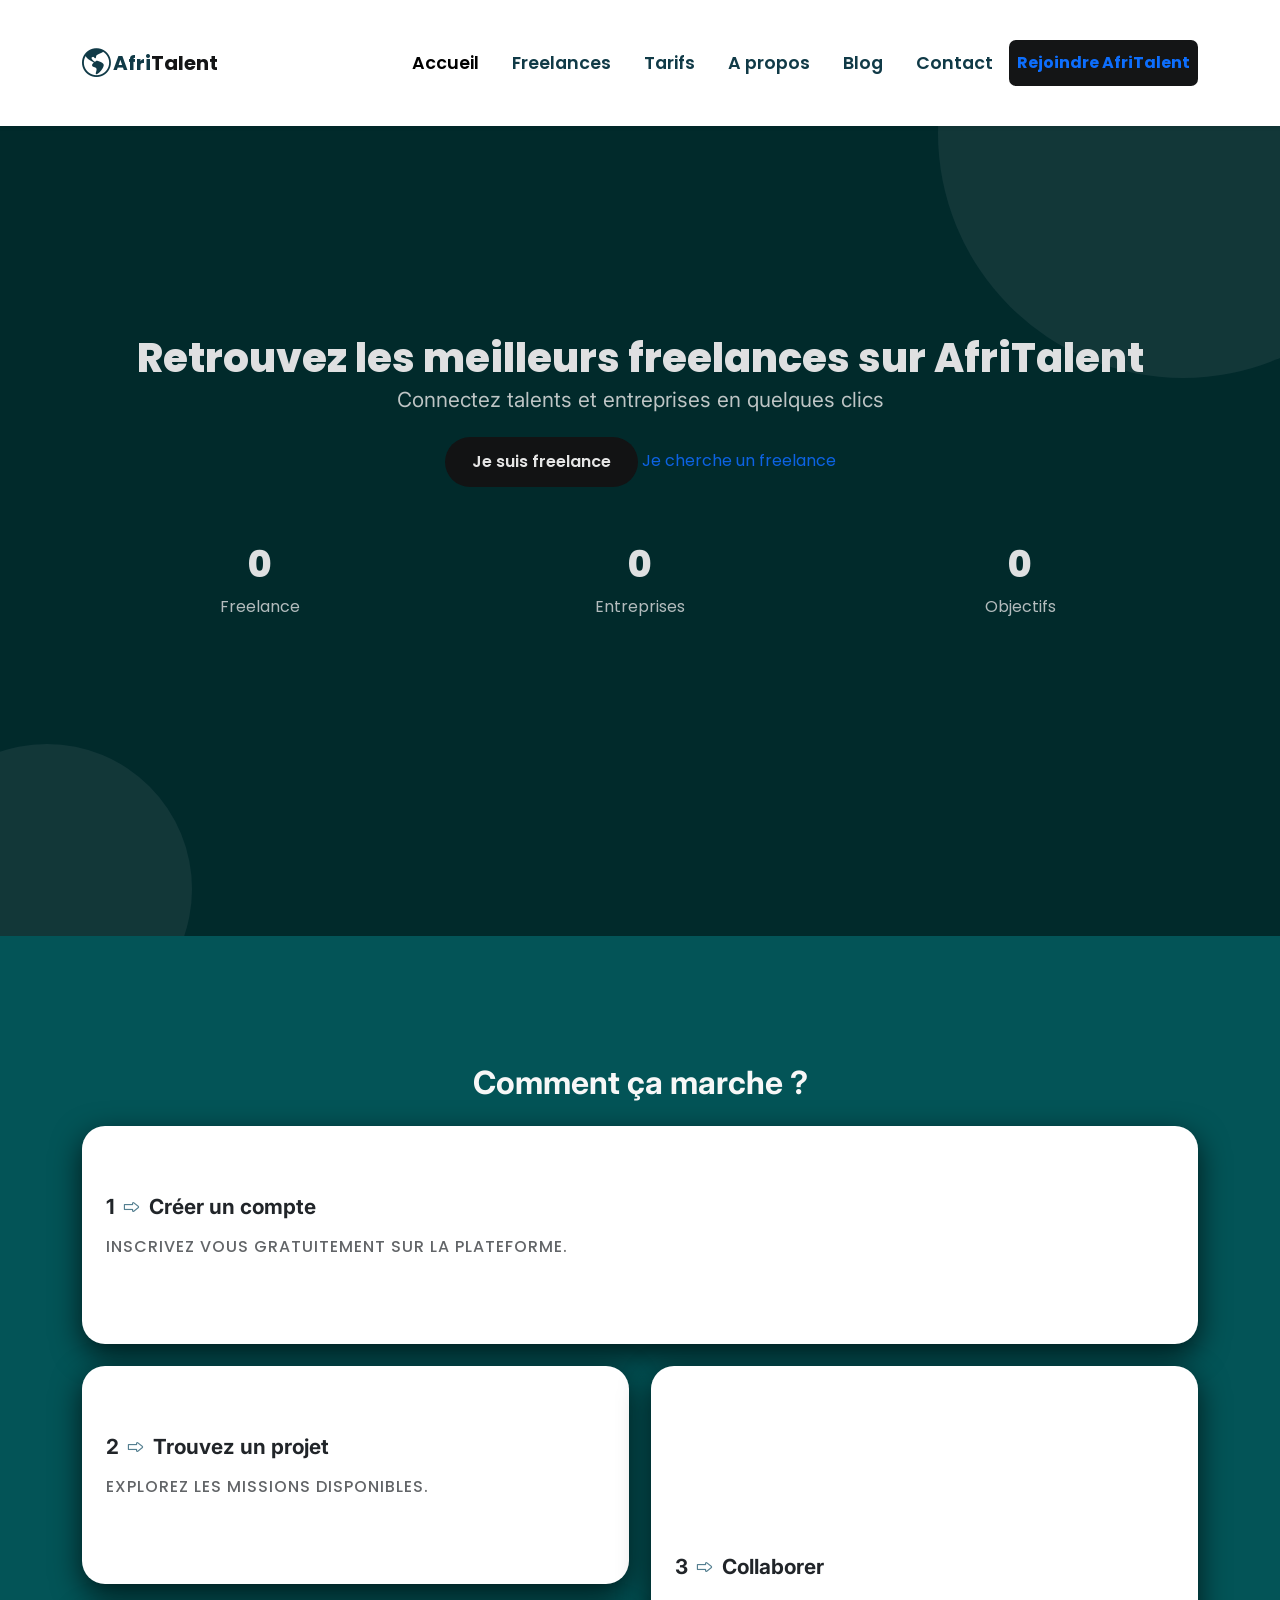
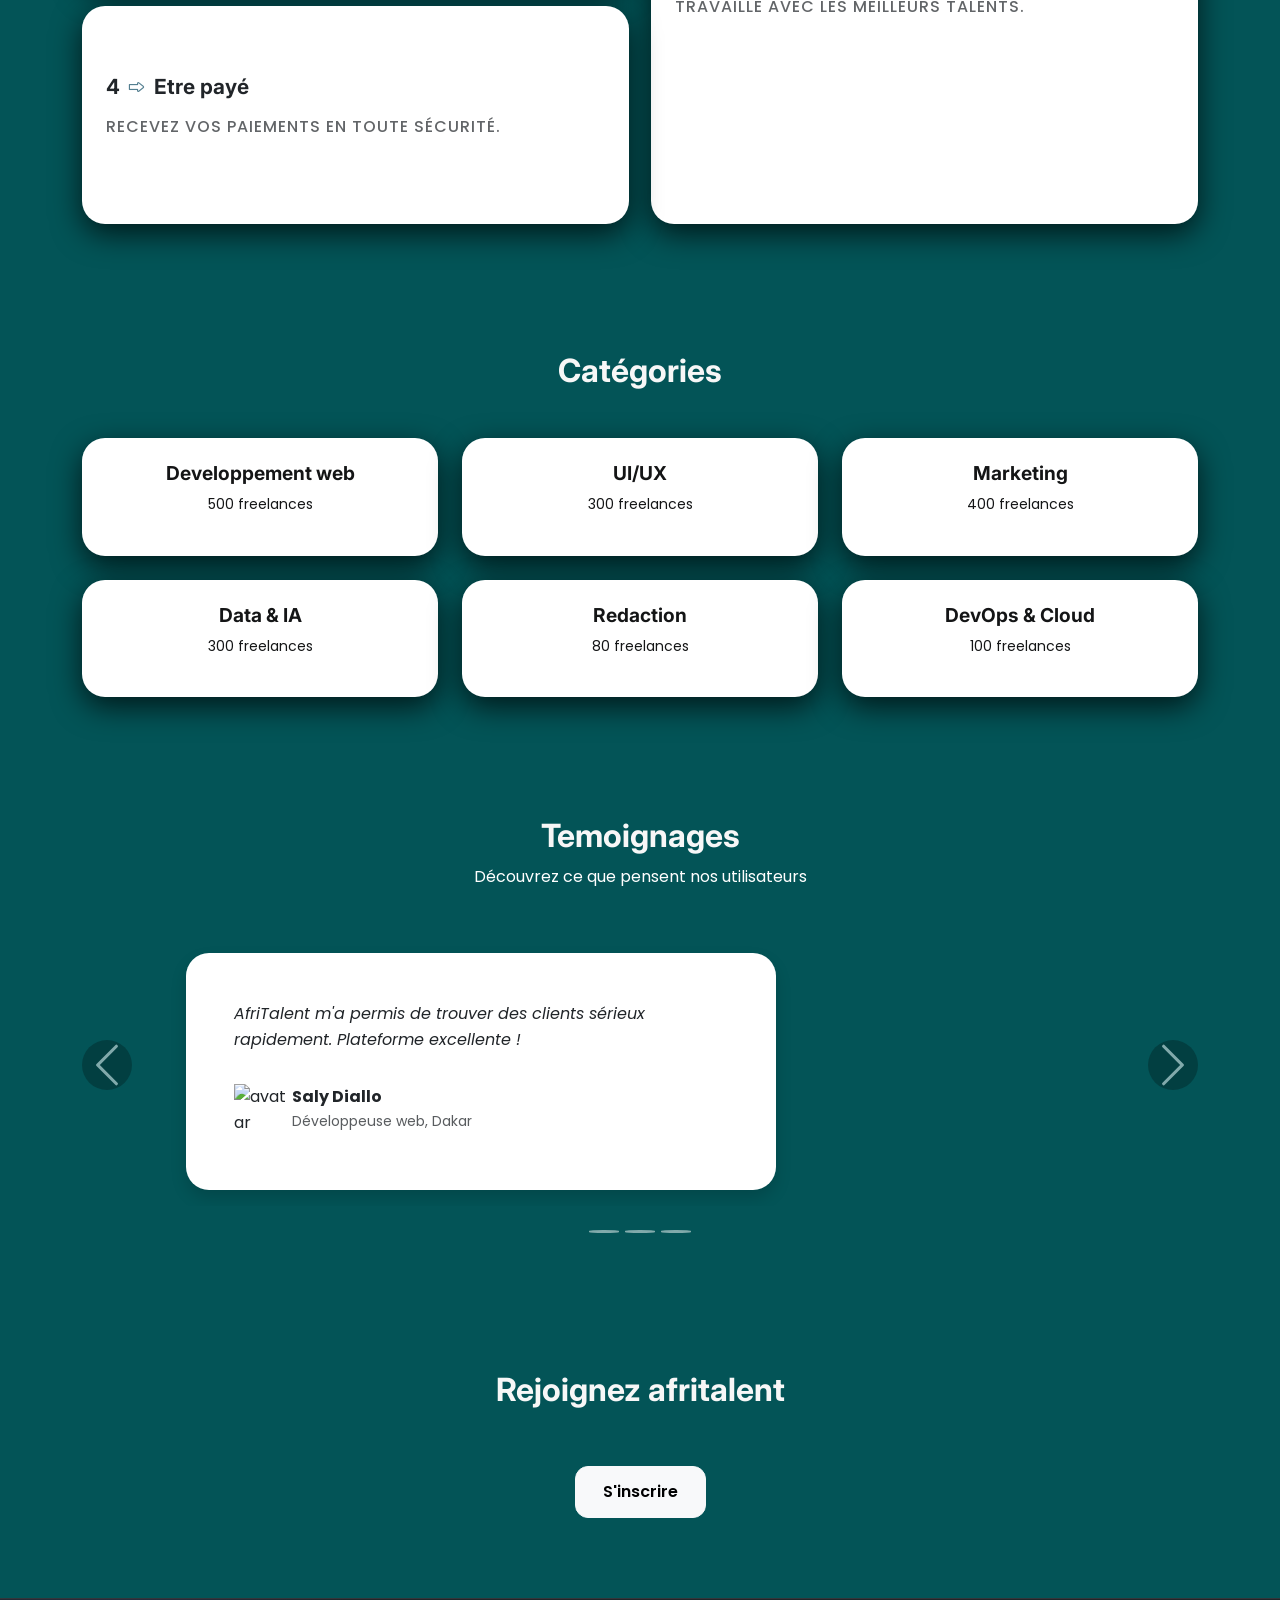
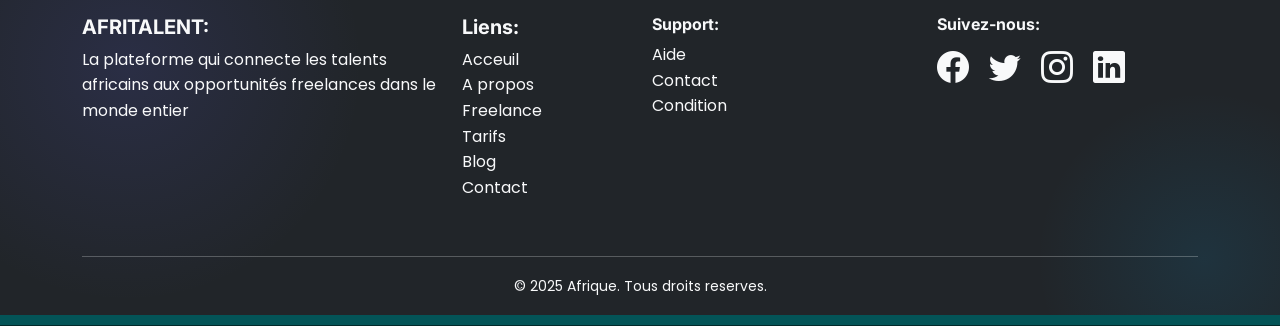
==== commit 9f9ea564: "Commit 5" ====
--- a/index.html
+++ b/index.html
@@ -12,14 +12,20 @@
 <link href="https://fonts.googleapis.com/css2?family=Inter:ital,opsz,wght@0,14..32,100..900;1,14..32,100..900&display=swap" rel="stylesheet">
 <link rel="preconnect" href="https://fonts.googleapis.com">
 <link rel="preconnect" href="https://fonts.gstatic.com" crossorigin>
-<link href="https://fonts.googleapis.com/css2?family=Inter:ital,opsz,wght@0,14..32,100..900;1,14..32,100..900&family=Poppins:ital,wght@0,100;0,200;0,300;0,400;0,500;0,600;0,700;0,800;0,900;1,100;1,200;1,300;1,400;1,500;1,600;1,700;1,800;1,900&display=swap" rel="stylesheet">
+<link href="https://fonts.googleapis.com/css2?family=Inter:ital,opsz,wght@0,14..32,100..900;1,14..32,100..900&family=Poppins:ital,wght@0,100;0,200;0,300;0,400;0,500;0,600;0,700;0,800;0,900;1,100;1,200;1,300;1,400;1,500;1,600;1,700;1,800;1,900&display=swap" rel="stylesheet">z
 </head>
 <body>
-    <nav class="navbar navbar-expand-lg navbar-dark custom-navbar fixed-top"> 
+
+<header>
+     <nav   class="navbar navbar-expand-lg bg-white shadow-sm fixed-top"> 
          <div class="container">    
-          <a class="navbar-brand d-flex align-items-center" href="index.html">
-            <i class="bi bi-globe-americas fs-4 me-2"></i>
-            <span class="logo-text">Afri<span>Talent</span></span>
+          <a href="index.html" class="navbar-brand logo">
+            <div>
+                <i class="bi bi-globe-americas"></i>
+            </div>
+            <span class="logo-text">
+                Afri<span>Talent</span>
+            </span>
           </a>
                <button class="navbar-toggler" type="button" 
                   data-bs-toggle="collapse"
@@ -43,200 +49,205 @@
                     href="blog.html">Blog</a></li> 
                     <li class="nav-item"><a class="nav-link" 
                     href="contact.html">Contact</a></li>
-                    <li class="nav-item ms-lg-3"><a class="nav-btn-cta" href="contact.html">Rejoindre AfriTalent</a></li>
               </ul> 
+              <a class="btn-primary btn-sm px-2 ms-2" href="">Rejoindre AfriTalent</a>
             </div> 
          </div> 
     </nav> 
+</header>
+
 <!-- Contenu principal --> 
-<main>
-    <section class="hero-section">
-    <div class="hero-overlay">
-        <div class="container hero-content-container">
-            <div class="hero-content">
-        <h1 class="hero-title fw-bold mb-4">Retrouvez les meilleurs freelances sur AfriTalent </h1>
-        <p class="hero-description lead mb-5">Découvrez les meilleurs plateformes pour trouver des freelances ou des opprtunités</p>
-        <div class="hero-btns d-flex flex-column flex-sm-row justify-content-center gap-3">
-            <a href="freelances.html" class="btn-hero-cta fw-bold">Je suis freelance</a>
-            <a href="tarifs.html" class="btn-hero-cta fw-bold">Je cherche un freelance</a>
-        </div>
-
-        <div class="row g-4  justify-content-center hero-stats-row">
-            <div class="col-6 col-md-4">
-                <div class="stat-box water-card">
-                <span class="d-block display-6 fw-bold text-info">3000+</span>
-                <small class="text-white-50 ">Freelances</small>
+<section class="hero d-flex align-items-center text-center text-light">
+    <div class="container">
+        <h1>Retrouvez les meilleurs freelances sur AfriTalent </h1>
+        <h2 class="mb-4">Connectez talents et entreprises en quelques clics</h2>
+        <a href="" class="btn btn-primary">Je suis freelance</a>
+        <a href="" class="btn-light">Je cherche un freelance</a>
+
+        <div class="row mt-5">
+            <div class="col-md-4">
+                <div class="stat" data-target="2000">0</div>
+                <p>Freelance</p>
+            </div>
+            <div class="col-md-4">
+                <div class="stat" data-target="750">0</div>
+                <p>Entreprises</p>
+            </div>
+            <div class="col-md-4">
+                <div class="stat" data-target="1000">0</div>
+                <p>Objectifs</p>
+            </div>
+        </div>
+    </div>
+</section>
+
+<section class="container py-5">
+    <h2 class="text-center mb-4 fw-bold">Comment ça marche ?</h2>
+    <div class="bento-grid">
+        <div class="card bento-card large-card p-4">
+            <h5>1<i class="bi bi-forward"></i>Créer un compte</h5>
+            <p class="text-dark">Inscrivez vous gratuitement sur la plateforme.</p>
+        </div>
+        <div class="card bento-card p-4">
+            <h5>2<i class="bi bi-forward"></i>Trouvez un projet</h5>
+                    <p class="text-dark">Explorez les missions disponibles.</p>
+                </div>
+                <div class="card bento-card tall-card p-4">
+                    <h5>3<i class="bi bi-forward"></i>Collaborer</h5>
+                    <p class="text-dark">Travaille avec les meilleurs talents.</p>
+        </div>
+        <div class="card bento-card p-4">
+            <h5>4<i class="bi bi-forward"></i>Etre payé</h5>
+            <p class="text-dark">Recevez vos paiements en toute sécurité.</p>
+        </div>
+    </div>
+</section>
+
+<section class="container my-5">
+    <h2 class="text-center mb-5 fw-bold">Catégories</h2>
+    <div class="row">
+        <div class="col-md-4 mb-4">
+            <div class="card service-card p-4 text-center">
+                <h5>Developpement web</h5>
+                <p>500 freelances</p>
+            </div>
+        </div>
+
+        <div class="col-md-4 mb-4">
+            <div class="card service-card p-4 text-center">
+                <h5>UI/UX</h5>
+                <p>300 freelances</p>
+            </div>
+        </div>
+
+        <div class="col-md-4 mb-4">
+            <div class="card service-card p-4 text-center">
+                <h5>Marketing</h5>
+                <p>400 freelances</p>
+            </div>
+        </div>
+
+        <div class="col-md-4 mb-4">
+            <div class="card service-card p-4 text-center">
+                <h5>Data & IA</h5>
+                <p>300 freelances</p>
             </div>
         </div>
         
-            <div class="col-6 col-md-4">
-                <div class="stat-box water-card">
-                <span class="d-block display-6 fw-bold text-info">500+</span>
-                <small class="text-white-50 ">Entreprise</small>
-            </div>
-        </div>
-           
-            <div class="col-12 col-md-4">
-                <div class="stat-box water-card">
-                <span class="d-block display-6 fw-bold text-info">1200+</span>
-                <small class="text-white-50 ">Missions</small>
-            </div>
-        </div>
-      </div>
+        <div class="col-md-4 mb-4">
+            <div class="card service-card p-4 text-center">
+                <h5>Redaction</h5>
+                <p>80 freelances</p>
+            </div>
+        </div>
+
+        <div class="col-md-4 mb-4">
+            <div class="card service-card p-4 text-center">
+                <h5>DevOps & Cloud</h5>
+                <p>100 freelances</p>
+            </div>
+        </div>
     </div>
 </section>
 
-<section class="container py-5">
+<section class="temoignages-section container py-5">
     <div class="text-center mb-5">
-    <h2 class="h2 fw-bold text-white">Comment ça marche ?</h2>
-    <p>Une méthode simple et fluide pour concrétiser vos projets.</p>
-    </div>
-        <div class="bento-grid">
-             <div class="bento-card water-card">
-                <div class="bento-icon mb-3"><i class="bi bi-search fs-2"></i></div>
-            <h3 class=" text-white mb-2">2.Trouver un projet</h3>
-            <p class="text-white-50 mb-0">Explorez les missions disponibles adaptés à vos compétences uniques ou déposez votre besoin pour attirer des experts.</p>
-        </div>
-            <div class="bento-card water-card">
-                <div class="bento-icon mb-3"><i class="bi bi-people-fill fs-2"></i></div>
-            <h3 class=" text-white mb-2">3.Collaborer</h3>
-            <p class="text-white-50 mb-0">Travaillez facilement avec les meilleurs talents dans un espace sécurisé.</p>
-        </div>
-        <div class="bento-card water-card">
-                <div class="bento-icon mb-3"><i class="bi bi-credit-card-fill fs-2"></i></div>
-            <h3 class=" text-white mb-2">4.Paiement sécurisé</h3>
-            <p class="text-white-50 mb-0">Recevez ou envoyez vos paiements en toute sérénité dés la validation des livrables de votre mission.</p>
-            </div>
-        <div class="bento-card water-card">
-                <div class="bento-icon mb-3"><i class="bi bi-person-plus-fill fs-2"></i></div>
-            <h3 class=" text-white mb-2">1.Créer un compte</h3>
-            <p class="text-white-50 mb-0">Inscrivez vous gratuitement sur la plateforme.</p>
-        </div>
-</section>
-
-<section class="container py-5">
-    <div class="text-center mb-5">
-    <h2 class="h2 text-white fw-bold">Catégories</h2>
-    <p class="text-white-50">Découvrez les domaines d'expertises de nos experts</p>
-    </div>
-    <div class="row g-4">
-        <div class="col-12 col-md-6 col-lg-4">
-            <div class="water-card p-4 text-center service-card">
-            <div class="service-icon mb-3"><i class="bi bi-code-slash text-info fs-3"></i></div>
-                <h4 class="text-white mb-2">Developpment web</h4>
-                <p class="text-white-50 mb-0">700 freelances</p>
-            </div>
-        </div>
-
-        <div class="col-12 col-md-6 col-lg-4">
-            <div class="water-card p-4 text-center service-card">
-            <div class="service-icon mb-3"><i class="bi bi-vector-pen text-info fs-3"></i></div>
-                <h4 class="text-white mb-2">UI/UX Design</h4>
-                <p class="text-white-50 mb-0">900 freelances</p>
-            </div>
-        </div>
-
-        <div class="col-12 col-md-6 col-lg-4">
-            <div class="water-card p-4 text-center service-card">
-            <div class="service-icon mb-3"><i class="bi bi-megaphone text-info fs-3"></i></div>
-                <h4 class="text-white mb-2">Marketing digital</h4>
-                <p class="text-white-50 mb-0">600 freelances</p>
-            </div>  
-        </div>
-
-        <div class="col-12 col-md-6 col-lg-4">
-            <div class="water-card p-4 text-center service-card">
-            <div class="service-icon mb-3"><i class="bi bi-megaphone text-info fs-3"></i></div>
-                <h4 class="text-white mb-2">Rédaction</h4>
-                <p class="text-white-50 mb-0">180 freelances</p>
-            </div>  
-        </div>
-        
-        <div class="col-12 col-md-6 col-lg-4">
-            <div class="water-card p-4 text-center service-card">
-            <div class="service-icon mb-3"><i class="bi bi-cloud-check text-info fs-3"></i></div>
-                <h4 class="text-white mb-2">DevOps & Cloud</h4>
-                <p class="text-white-50 mb-0">300 freelances</p>
-            </div>
-        </div>
-
-       <div class="col-12 col-md-6 col-lg-4">
-            <div class="water-card p-4 text-center service-card">
-            <div class="service-icon mb-3"><i class="bi bi-cpu text-info fs-3"></i></div>
-                <h4 class="text-white mb-2">Data & IA</h4>
-                <p class="text-white-50 mb-0">110 freelances</p>
-            </div>
-        </div>
-     </div>
-</section>
-
-<section class="container py-5">
-    <div class="text-center mb-5">
-        <h2 class=" fw-bold text-white">Temoignages</h2>
-        <p class="text-white-50">Découvrez ce que pensent nos utilisateurs.</p>
-    </div>
-
-    <div id="africarousel" class="carousel  slide" data-bs-ride="carousel">
-               <div class="carousel-inner">
+        <h2 class="fw-bold">Temoignages</h2>
+        <p class="text-white">Découvrez ce que pensent nos utilisateurs</p>
+    </div>
+
+    <div id="africarousel" class="carousel-slide" data-bs-ride="carousel">
+
+               <div class="carousel-inner px-4 py-3">
+
                 <div class="carousel-item active">
-                    <div class="row justify-content-center">
-                        <div class="col-12 col-md-8 col-lg-6">
-                            <div class="water-card p-5 text-center">
-                            <p class=" text-white mb-4">AfriTalent m'a permis de trouver des clients sérieux
+                    <div class="card temoignage-card p-5 shadow">
+                        <p class="fst-italic">AfriTalent m'a permis de trouver des clients sérieux
                             rapidement. Plateforme excellente !
                         </p>
-                        <h5 class="text-white mb-1">Saly Diallo</h5>
-                        <small class="text-info">Developpeuse Web, Dakar</small>
+                        <div class="d-flex align-items center mt-3">
+                        <img src="https://i.pinimg.com/1200x/c3/63/1c/c3631c652abe1185b1874da24af0b7c7.jpg" class=temoignage-avatar rounded-circle me-3 alt="avatar">
+                        <div>
+                            <strong>Saly Diallo</strong> 
+                        <p class="mb-0 text-muted small">Développeuse web, Dakar</p>
+                    </div>
+                    </div>
+                </div>
+               </div>
+
+                <div class="carousel-item">
+                    <div class="card temoignage-card p-5 shadow">
+                        <p class="fst-italic">J'ai trouvé un excellent désigner en 24h.
+                            Je vous recommande vivement AfriTalent</p>
+                        <div class="d-flex align-items center mt-3">
+                        <img src="https://i.pinimg.com/1200x/c3/63/1c/c3631c652abe1185b1874da24af0b7c7.jpg" class=temoignage-avatar rounded-circle me-3 alt="avatar">
+                        <div>
+                            <strong>Salif Dia</strong> 
+                        <p class="mb-0 text-muted small">CEO, Dakar</p>
+                    </div>
+                    </div>
+                </div>
+               </div>
+
+                <div class="carousel-item">
+                    <div class="card temoignage-card p-5 shadow">
+                        <p class="fst-italic">Transactions sécurisés et support réactif.
+                            AfriTalent change vraiment la donne !</p>
+                        <div class="d-flex align-items center mt-3">
+                        <img src="https://i.pinimg.com/1200x/c3/63/1c/c3631c652abe1185b1874da24af0b7c7.jpg" class=temoignage-avatar rounded-circle me-3 alt="avatar">
+                        <div>
+                            <strong>Astou Guéye</strong> 
+                        <p class="mb-0 text-muted small">Marketeuse, Lomé</p>
                     </div>
                   </div>
                 </div>
+               </div>
              </div>
 
-                <div class="carousel-item">
-                    <div class="row justify-content-center">
-                        <div class="col-12 col-md-8 col-lg-6">
-                            <div class="water-card p-5 text-center position relative">
-                            <p class=" text-white mb-4">J'ai trouvé un excellent désigner en moins de 24h pour restructurer notre marque. Je vous recommande vivement AfriTalent
-                        <h5 class="text-white mb-1">Salif Dia</h5>
-                        <small class="text-info">CEO Tech, Abidjan</small>
-                    </div>
-                  </div>
-                </div>
-             </div>
-           </div>
-             <button class="carousel-control-prev" type="button" data-bs-target="#africarousel" data-bs-slide="prev">
-                <span class="carousel-control-prev-icon" aria-hidden="true"></span>
-                <span class="visually-hidden">Suivant</span>
+            <div class="carousel-indicators">
+            <button type="button" data-bs-target="#africarousel" data-bs-slide-to="0" active>
             </button>
-
-             <button class="carousel-control-next" type="button" data-bs-target="#africarousel" data-bs-slide="next">
-                <span class="carousel-control-next-icon" aria-hidden="true"></span>
-                <span class="visually-hidden">Suivant</span>
+            <button type="button" data-bs-target="#africarousel" data-bs-slide-to="1">
             </button>
-            </div>
+            <button type="button" data-bs-target="#africarousel" data-bs-slide-to="2">
+            </button>
+            </div>
+            
+
+             <button class="carousel-control-prev" type="button" 
+             data-bs-target="#africarousel" data-bs-slide="prev">
+             <span class="carousel-control-prev-icon">
+             </span></button>
+
+
+             <button class="carousel-control-next" type="button" 
+             data-bs-target="#africarousel" data-bs-slide="next">
+             <span class="carousel-control-next-icon">
+             </span></button>
+   </section>
+
+<section class=" container text-center">
+    <div>
+        <h2 class="fw-bold">Rejoignez afritalent</h2>
+    <a href="" class="btn btn-light mt-5">S'inscrire</a>
+    </div>
 </section>
-<section class=" container text-center py-5 my-4">
-    <div class=" p-5 max-width-cta mx-auto">
-        <h2 class=" fw-bold text-white mb-3">Rejoignez AfriTalent</h2>
-        <p class="text-white-50 mb-4">Propulsez votre carriére ou trouvez de l'expert idéal en quelques clics.</p>
-    <a href="contact.html" class="btn btn-submit-water  py-3 px-5 fw-bold">S'inscrire</a>
-    </div>
-</section>
-</main>
 
 <!-- Pied de page --> 
-<footer class="custom-footer mt-5 py-5"> 
+<footer class="bg-dark text-light pt-3 pb-3 mt-5"> 
    <div class="container">
-    <div class="row g-4">
-        <div class="col-12 col-md-6 col-lg-4">
-            <h5 class="text-white fw-bold mb-3">AfriTalent</h5>
-            <p class="text-white-50">La plateforme qui connecte les talents africains aux 
+    <div class="row">
+
+        <div class="col-md-4 mb-4">
+            <h5 class="text-uppercase fw-bold">Afritalent:</h5>
+            <p>La plateforme qui connecte les talents africains aux 
                 opportunités freelances dans le monde entier
             </p>
         </div>
-        <div class="col-6 col-md-3 col-lg-2">
-            <h5 class="text-white mb-3">Liens</h5>
-            <ul class="list-unstyled footer-links">
+
+        <div class="col-md-2 mb-4">
+            <h5 class="fw-bold">Liens:</h5>
+            <ul class="list-unstyled">
                <li><a href="index.html" class="text-light text-decoration-none">Acceuil</a></li>
                <li><a href="about.html" class="text-light text-decoration-none">A propos</a></li>
                <li><a href="freelances.html" class="text-light text-decoration-none">Freelance</a></li>
@@ -245,30 +256,34 @@
                <li><a href="contact.html" class="text-light text-decoration-none">Contact</a></li>
             </ul>
         </div>
-       <div class="col-6 col-md-3 col-lg-2">
-        <h6 class="text-white mb-3">Support</h6>
-        <ul class="list-unstyled footer-links">
+
+
+       <div class="col-md-3 mb-4">
+        <h6 class="fw-bold">Support:</h6>
+        <ul class="list-unstyled">
             <li><a href="" class="text-light text-decoration-none">Aide</a></li>
-            <li><a href="contact.html" class="text-light text-decoration-none">Contact</a></li>
+            <li><a href="" class="text-light text-decoration-none">Contact</a></li>
             <li><a href="" class="text-light text-decoration-none">Condition</a></li>
         </ul>
        </div>
 
-       <div class="col-12 col-md-12 col-lg-4">
-        <h6 class="text-white mb-3">Suivez-nous</h6>
-        <div class="d-flex gap-3 socials-icons">
-            <a href="" class="text-light me-3"><i class="bi bi-facebook"></i></a>
-            <a href="" class="text-light me-3"><i class="bi bi-twitter"></i></a>
-            <a href="" class="text-light me-3"><i class="bi bi-instagram"></i></a>
-           <a href="" class="text-light me-3"><i class="bi bi-linkedin"></i></a>
-        </div>
+       <div class="col-md-3">
+        <h6 class="fw-bold">Suivez-nous:</h6>
+        <a href="" class="text-light me-3"><i class="bi bi-facebook fs-2"></i></a>
+         <a href="" class="text-light me-3"><i class="bi bi-twitter fs-2"></i></a>
+          <a href="" class="text-light me-3"><i class="bi bi-instagram fs-2"></i></a>
+           <a href="" class="text-light me-3"><i class="bi bi-linkedin fs-2"></i></a>
        </div>
       </div>
-      <div class="border-top border-secondary mt-4 pt-4 text-center">
-        <p class="text-white-50 mb-0">&copy; 2025 Afrique. Tous droits reserves.</p>
-    </div>
-</div>
+
+      <hr class="border-light">
+      
+      <div class="text-center">
+        <small>&copy; 2025 Afrique. Tous droits reserves.</small>
+      </div>
+    </div>
 </footer> 
+
 
         
 <script 
--- a/css/style.css
+++ b/css/style.css
@@ -1,833 +1,683 @@
-
 
 @import url('https://fonts.googleapis.com/css2?family=Inter:ital,opsz,wght@0,14..32,100..900;1,14..32,100..900&display=swap');
 @import url('https://fonts.googleapis.com/css2?family=Inter:ital,opsz,wght@0,14..32,100..900;1,14..32,100..900&family=Poppins:ital,wght@0,100;0,200;0,300;0,400;0,500;0,600;0,700;0,800;0,900;1,100;1,200;1,300;1,400;1,500;1,600;1,700;1,800;1,900&display=swap');
 
  
 :root{
-   --font-primary: 'Poppins',sans-serif;
-   --font-secondary: 'Inter', sans-serif;
-
-   --color-primary: #0d68f2;
-   --color-primary-hover: #08357a;
-   --color-dark-bg: rgb(37, 18, 18);
-   --color-dark-overlay: rgba(14, 22, 38, 0.4);
-   --color-dark-pure: #211c1c;
-   --color-text-white: #ffffff;
-   --color-text-muted:rgba(254, 254, 254, 0.74);
-   --color-text-dim: rgba(254, 254, 254, 0.6);
-   --color-border-light:rgba(254, 254, 254, 0.8);
-
-   --water-bg: linear-gradient(135deg) rgba(255, 199, 75, 0.18), rgba(255, 255, 255, 0.3);
-   --water-bg-hover: rgba(254, 254, 254, 0.08);
-   --water-border: rgba(254, 254, 254, 0.5);
-   --water-border-hover: rgba(254, 254, 254, 0.13);
-   --water-backdrop-filter: blur(10px);
-   --water-box-shadow: 0 7px 30px 0 rgba(0, 0, 0, 0.23);
+    --primary: #141516;
+    --secondary: #103a47;
+    --dark: #547f90;
+    --text: #f7f7f7;
+    --rgba: rgba(0, 0, 0, 0.5);
+    --shadow: 0 10px 30px rgba(0, 0, 0, 0.7);
+    --gradient: linear-gradient(133deg, rgb(129, 178, 195), 0%, rgb(3, 84, 87) 100%);
+    --font-title: 'Inter', sans-serif;
+    --font-body: 'Poppins', sans-serif;
+    --transition: 0.3s ease;
+}
+
+body{
+   font-family: var(--font-body);
+   background: var(--gradient);
+   padding: 10px 0;
+   color: var(--text);
+   line-height: 1.6;
+   border-bottom: 1px solid var(--rgba);
+}
+h2, h3, h4, h5, h6, .logo, .navbar-brand{
+    font-family: var(--font-title);
+}
+h1{
+    font-family: var(--font-body);
+}
+a{
+    text-decoration: none;
+}
+.navbar{
+ background: white;
+  backdrop-filter: blur(5px);
+  top: 0;
+  left: 0;
+  width: 100%;
+  height: 14%;
+  z-index: 1000;
+}
+.navbar .container{
+    display: flex;
+    align-items: center;
+    justify-content: space-between;
+}
+.navbar-brand{
+    display: flex;
+    align-items: center;
+    gap: 8px;
+    font-size: 1.8rem;
+    font-weight: 690;
+    color: var(--secondary);
+    text-decoration: none;
+}
+.navbar-brand i{
+    width: 60px;
+    height: 60px;
+    object-fit: contain;
    
-   --transition-fst: all 0.2s ease;
-   --transition-sm: cubic-bezier(0.14, 1, 0.3, 1);
-
-   --hover-transform-simple: translateY(-4px);
-   --hover-transform: translateY(-6px) scale(1.01);
-}
-body{
-    background-color: var(--color-dark-bg);
-    color: var(--color-text-white);
-    font-family: var(--font-primary);
-}
- h2, h3, h4, h5, h6,p{
-    font-family: var(--font-primary);
-    letter-spacing: 0.05px;
-    font-weight: 500;
-    font-size: 1.4rem;
-}
-h4, h5, h6, p{
-    font-family: var(--font-primary);
-    color: var(--color-text-muted);
-    font-size: 0.9rem;
-}
-h1{
-    font-family: var(--font-secondary);
-    color: var(--color-text-white);
-    letter-spacing: 0.6px;
-   
-}
-.navbar{
-    background-color: rgba(254, 254, 254, 0.03);
-    backdrop-filter: var(--water-backdrop-filter);
-    -webkit-backdrop-filter: var(--water-backdrop-filter);
-    border-bottom: 1px solid var(--water-border);
-    padding: 8px 0;
-    transition: var(--transition-fst);
-}
-.navbar-brand{
+}
+.navbar-nav{
+    display: flex;
+    align-items: center;
+    gap: 17px;
+}
+.nav-link{
+    font-size: 1.1rem;
+    font-weight: 520;
+    color: var(--secondary);
+    padding: 0;
+}
+
+.nav-link.active{
+    color: var(--secondary);
+}
+.navbar .btn{
+    padding: 8px 20px;
+    border-radius: 10px;
+    font-weight: 590;
+    font-size: 0.93rem;
+    background: var(--secondary);
+    color: var(--white);
+    border: none;
+}
+.logo{
+    display: flex;
+    align-items: center;
+    gap: 2px;
+    margin-right: 8px;
+}
+.logo-text{
+    font-family: var(--font-body);
+    font-size: 20px;
     font-weight: 690;
-    font-size: 1.5rem;
-    color: var(--color-text-white);
-    text-decoration: none;
-}
-.nav-link{
-    color: var(--color-text-white);
-    font-weight: 500;
-    font-size: 0.98rem;
-    margin-left: 18px;
-    transition: var(--transition-fst);
-    font-family: var(--font-secondary);
-}
-.nav-link:hover, .nav-link.active{
-   color: var(--color-primary);
-}
-.nav-btn-cta{
-    background-color: var(--color-primary);
-    color: var(--color-text-white);
-    border: 1px solid rgba(211, 211, 211, 0.933);
-    padding: 8px 23px;
-    border-radius: 45px;
-    text-decoration: none;
-    font-weight: 570;
-    transition: var(--transition-fst);
-    display: inline-block;
-}
-.nav-btn-cta:hover{
-    background-color: var(--color-primary-hover);
-    transform: translateY(-3px);
-    color: var(--color-text-white);
-}
-.about-hero-section,
-.hero-content,
-.price-section,
-.blog-hero,
-.freelance-hero,
-.contact-section{
-    padding: 70px 0 45px 0;
+    color: var(--secondary);
+}
+.logo-text span{
+    color: var(--primary);
+}
+.hero{
+    height: 100vh;
+    background-image :linear-gradient(to  bottom , var(--rgba) ,var(--rgba) ), url(https://images.unsplash.com/photo-1664575197229-3bbebc281874?w=500&auto=format&fit=crop&q=60&ixlib=rb-4.1.0&ixid=M3wxMjA3fDB8MHxzZWFyY2h8MTR8fGZyZWVsYW5jZXxlbnwwfHwwfHx8MA%3D%3D);
     background-size: cover;
-    position: relative;
     background-position: center;
     background-repeat: no-repeat;
-}
-.hero-section{
-    background-repeat: no-repeat;
-    background-size: cover;
-    height: 100vh;
-    background-image :linear-gradient( rgba(14, 22, 40, 0.3),rgba(14, 22, 40, 0.5) ), url(https://images.unsplash.com/photo-1664575197229-3bbebc281874?w=500&auto=format&fit=crop&q=60&ixlib=rb-4.1.0&ixid=M3wxMjA3fDB8MHxzZWFyY2h8MTR8fGZyZWVsYW5jZXxlbnwwfHwwfHx8MA%3D%3D);
+    overflow: hidden;
+    position: relative;
     display: flex;
+    object-fit: cover;
     align-items: center;
-   
-}
-.hero-overlay{
+    padding: 118px 0;
+    color: var(--white);
+    filter: brightness(90%);
+    
+}
+.hero p{
+    font-size: 1rem;
+    opacity: 0.8;
+}
+.hero h1{
+    font-size: 2.5rem;
+    font-weight: 790;
+    line-height: 1.1;
+}
+.hero h2{
+    font-size: 1.3rem;
+    font-weight: 390;
+    color: rgb(254, 254, 254, 0.83);
+}
+.hero::before{
+    content: "";
     position: absolute;
-    top: 0;
-    left: 0;
-    width: 100%;
-    height: 100%;
-    background-color: var(--color-dark-overlay);
-    z-index: 1;
-}
-.hero-content-container{
-    position: relative;
-    z-index: 2;
-    text-align: center;
-}
-.hero-title-text{
-    margin-top: 10px;
-    font-size: 2.1rem;
-    font-weight: 600;
-    line-height: 1.9;
-}
-.hero-description{
-    font-size: 1.3rem;
-    color: var(--color-text-muted);
-    margin-bottom: 36px;
-    font-family: var(--font-secondary);
-}
-.btn-hero-cta{
-    background-color: var(--color-primary);
-    color: var(--color-text-white);
-    border: 1px solid rgba(255, 246, 246, 0.34);
-    padding: 12px 25px;
-    display: inline-block;
-    font-size: 1rem;
+    width: 490px;
+    height: 490px;
+    background: rgb(254, 254, 254, 0.07);
+    border-radius: 50%;
+    top: -148px;
+    right: -148px;
+}
+.hero::after{
+    content: "";
+    position: absolute;
+    width: 290px;
+    height: 290px;
+    background: rgb(254, 254, 254, 0.07);
+    border-radius: 50%;
+    bottom: -98px;
+    left: -98px;
+}
+.hero .btn{
+    padding: 13px 27px;
     border-radius: 48px;
     font-weight: 590;
-    text-decoration: none;
-    transition: var(--transition-fst);
-}
-.btn-hero-cta:hover{
-   background-color: var(--color-primary-hover);
-    color: var(--color-text-white);
-     transform: translateY(-3px);
-     box-shadow: rgba(254, 254, 254, 0.03);
-}
-.hero-stats-row{
-    margin-top: 10px;
-    max-width: 948px;
-    margin-left: auto;
-    margin-left: auto;
-}
-.btn-submit-water{
-     background-color: var(--color-primary);
-     color: var(--color-text-white);
-     border: 1px solid rgba(211, 211, 211, 0.933);
-     padding: 7px 15px;
-     transition: var(--transition-fst);
-     border-radius: 20px;
-     letter-spacing: 0.7px;
-}
-.btn-submit-water:hover{
-    background-color: var(--color-primary-hover);
-    transform: translateY(-3px);
-    color: var(--color-text-white);
-} 
-.water-card{
-    background-color: var(--water-bg);
-    backdrop-filter: var(--water-backdrop-filter);
-    -webkit-backdrop-filter:var(--water-backdrop-filter);
-    border: 2px solid rgba(254, 211, 120, 0.08);
-    box-shadow: 0 8px 24px rgba(0, 0, 0, 0.45);
-    border-radius: 28px;
-    padding: 30px 24px;
-    justify-content: space-between;
-    overflow: hidden;
-    color: var(--color-text-white);
-    text-align: center;
-    align-items: center;
-}
-.stat-box{
-    padding: 10px;
-    margin-top: 20px;
-}
-.stat-number{
-    font-size: 2.1rem;
+    transition: all var(--transition);
+}
+.hero .btn-primary:hover{
+    transform: translateY(-4px);
+    box-shadow: var(--shadow);
+}
+.hero .btn-light:hover{
+    transform: translateY(-4px);
+}
+.hero-title{
+    font-size: 3.8rem;
     font-weight: 790;
-    color: var(--color-primary);
-    margin-bottom: 4px;
-    letter-spacing: -0.4px;
-}
-.stat-label{
-    display: block;
-    font-size: 0.92rem;
-    font-weight: 510;
-    color: var(--color-text-muted);
-    text-transform: uppercase;
-    letter-spacing: 1px;
-}
-.text-info{
-    color: var(--color-primary);
-}
-.freelance-count{
-    color: var(--color-text-white);
-}
-.freelance-card{
-    text-align: left;
+    line-height: 1.2;
+    margin-bottom: 24px;
+    letter-spacing: -2px;
+}
+.hero-section{
+    padding: 118px 0 98px;
+}
+section{
+    margin-bottom: 80PX;
+}
+.hero .lead{
+    font-size: 1.1rem;
+    opacity: 0.8;
+    max-width: 5480px;
+}
+.hero .container{
+    position: relative;
+    z-index: 2;
+}
+.freelance-hero, .about-hero, .pricing-hero, .blog-hero{
+    padding: 15px;
+}
+.stat{
+    font-size: 2.3rem;
+    font-weight: 790;
+    color: var(--white);
+}
+.bento-grid{
+    display: grid;
+    grid-template-columns: repeat(2, 1fr);
+    grid-auto-rows: 218px;
+    gap: 22px;
+}
+.bento-card{
+    border: none;
+    border-radius: 14px;
     padding: 28px;
-    height: 100%;
+    box-shadow: 0 8px 28px var(--shadow);
     display: flex;
     flex-direction: column;
-    justify-content: space-between;
-}
-.freelance-badge{
-    background: rgba(254, 254, 254, 0.05);
-    color: var(--color-text-white);
-    padding: 15px 45px;
-   border-radius: 18px;
-   font-size: 0.85rem;
-   font-weight: 600;
-   display: inline-block;
-   margin-bottom: 20px;
-}
-.freelance-avatar-container{
-    width: 100px;
+    justify-content: center;
+    transition: all var(--transition);
+}
+.bento-card:hover{
+    transform: translateY(-8px) scale(1.01);
+    box-shadow: var(--shadow);
+}
+.bento-card h2{
+    font-size: 2.8rem;
+    font-weight: 790;
+   background: linear-gradient(133deg, var(--primary), var(--secondary));
+   -webkit-background-clip: text;
+   -webkit-text-fill-color: transparent;
+   margin-bottom: 4px;
+}
+.bento-card h5{
+    font-weight: 690;
+    margin-bottom: 14px;
+    font-size: 1.3rem;
+}
+.bento-card p{
+   font-weight: 490;
+   text-transform: uppercase;
+   letter-spacing: 1px;
+   color: var(--text);
+   opacity: 0.7;
+}
+.large-card{
+    grid-column: span 2;
+}
+.tall-card{
+    grid-row: span 2;
+}
+.bento-card h5{
+    font-size: 1.3rem;
+    font-weight: 690;
+    margin-bottom: 14px;
+}
+.bento-card i{
+    margin-left: 7px;
+    color: var(--dark);
+    margin-right: 8px;
+    font-size: 1.2rem;
+}
+.bento-card p{
+    line-height: 1.6;
+    
+}
+.service-card{
+   border: none;
+   border-color: 18px;
+   transition: all var(--transition);
+   box-shadow: var(--shadow);
+   transition: all var(--transition);
+}
+.service-card h5{
+    font-size: 1.2rem;
+    font-weight: 690;
+    margin-bottom: 8px;
+    color: var(--primary);
+}
+.service-card p{
+    color: var(--primary);
+    font-size: 14px;
+}
+.service-card:hover{
+    transform: translateY(-8px) scale(1.02);
+    box-shadow: 0 8px 28px rgba(0, 0, 0, 0.2);
+    color: var(--white);
+  
+}
+.card{
+    border: none;
+    border-radius: 23px;
+    box-shadow: var(--shadow);
+    padding: 40px;   
+}
+.card-img-top{
+    width: 100%;
+    height: 120px;
+    object-fit: cover;
+}
+#africarousel{
+    position: relative;
+    overflow: hidden;
+}
+#africarousel .carousel-indicators{
+    position: relative;
+    bottom: auto;
+    margin: 14px 0 0 0;
+}
+.carousel{
+   box-shadow: var(--shadow);
+}
+.carousel-img{
+   height: 545px;
+}
+.carousel-inner{
+   width: 100%;
+   height: 100%;
+   padding-bottom: 38px;
+}
+.carousel-caption{
+    bottom: 120px;
+}
+.carousel-caption h2{
+    font-size: 2.7rem;
+    font-weight: 690;
+    margin-bottom: 14px;
+    text-shadow: var(--shadow);
+}
+.carousel-caption p{
+    font-size: 1.1rem;
+   font-weight: 790;
+  text-shadow: var(--shadow);
+}
+.carousel-indicators button{
+    width: 10px;
+    height: 12px;
+    border-radius: 48%;
+    padding: 18px;
+}
+.carousel-indicators{
+    position: relative;
+    bottom: auto;
+    margin-top: 18px;
+    z-index: 10;
+}
+.carousel-control-prev-icon,
+.carousel-control-next-icon{
+ width: 50px;
+ height: 50px;
+ transform: translateY(-50%);
+ background-color: var(--rgba);
+ border-radius: 50%;
+}
+.carousel-control-prev{
+    left: 0;
+    width: 50px;
+}
+.carousel-control-next{
+    right: 0;
+    width: 50px;
+}
+.temoignage-card{
+    width: 590px;
+   margin: 0 auto;
+   margin-left: 80px;
+   margin-right: 80px;
+}
+.temoignage-avatar{
+    width: 58px;
+    height: 58px;
+}
+
+.team-section h6{
+    color: var(--white);
+}
+.team-section i {
+    color: var(--secondary);
+    font-size: 18px;
+}
+
+.team-card{
+    position: relative;
+    border: none;
+    border-radius: 18px;
+    box-shadow: var(--shadow);
+    transition: all var(--transition);
+    padding: 30px;
+}
+.team-card img{
+   width: 100px;
     height: 100px;
-    margin: 0 auto 18px auto;
-    border-radius: 48px;
-    border: 2px solid var(--water-border);
+    object-fit: cover;
+    border-radius: 50%;
+    margin-bottom: 10px;
+    border: 3px solid var(--primary);
+}
+.team-card:hover img{
+    transform: scale(1.03);
+}
+.team-card h5{
+    font-size: 1.4rem;
+    margin-top: 14px;
+   color: var(--primary);
+}
+.value-card-center{
+    padding: 38px 23px;
+    border-radius: 18px;
+    background: rgb(254, 254, 254, 0.04);
+    border: 1px solid rgb(254, 254, 254, 0.02);
+    backdrop-filter: blur(8px);
+    transition: var(--transition);
+}
+.value-card-center:hover{
+    background: var(--white);
+    color: var(--dark);
+}
+.value-card-center i{
+    font-size: 2.8rem;
+    color: var(--primary);
+    margin-bottom: 18px;
+}
+
+.history-img-wrapper{
+    width: 100%;
+    height:300px;
+    object-fit: cover;
     overflow: hidden;
-}
-.freelance-avatar-container img{
+    border-radius: 20px;
+}
+.history-img{
     width: 100%;
     height: 100%;
     object-fit: cover;
 }
-.freelance-name{
-    font-size: 1.24rem;
-    font-weight: 695;
-    margin-bottom: 4px;
-    text-align: center;
-}
-.freelance-title{
-    font-family: var(--font-secondary);
-    color: var(--color-primary);
-    font-size: 0.94rem;
-    font-weight: 590;
-    margin-bottom: 10px;
-    text-align: center;
-}
-.freelance-exp{
-    text-align: center;
-    margin-bottom: 10px;
-    font-size: 1.1rem;
-    font-weight: 500;
-}
-.freelance-desc{
-    color: var(--color-text-muted);
-    font-size: 0.87rem;
-    line-height: 1.4;
-    text-align: center;
-    margin-bottom: 18px;
-}
-.freelance-stars{
-   text-align: center;
-   color: gold;
-   font-size: 0.8rem;
-}
-.btn-freelance {
-    background-color: var(--color-primary);
-    color: var(--color-text-white);
-    border: 1px solid var(--water-border);
-    border-radius: 7px;
-    padding: 7px 15px;
-    font-size: 0.8rem;
-    font-weight: 490;
-    transition: var(--transition-fst);
-    width: 100%;
-}
-.btn-freelance:hover{
-    background-color: var(--color-primary-hover);
-    border-color: var(--color-primary);
-}
-
-.water-card:hover{
-    transform: var(--hover-transform-simple);
-    box-shadow: 0 10px 22px rgba(13, 110, 254, 0.14);
-    border-color: var(--color-primary);
-}
-.price-card{
-    padding: 34px 24px;
-    display: flex;
-    text-align: center;
-    flex-direction: column;
-    justify-content: space-between;
-    height: 100%;
-    margin-bottom: 30px;
-}
-.price-card:hover{
-    transform: var(--hover-transform-simple);
-    box-shadow: 0 10px 22px rgba(13, 110, 254, 0.14);
-    border-color: var(--color-primary);
-}
-.price-card ul{
-    padding: 0;
-    margin: 5px 0 0 0;
-    display: flex;
-    flex-direction: column;
-    gap: 15px;
-}
-.price-badge{
-  background-color: rgba(254, 254, 254, 0.05);
-  padding: 15px 30px;
-  border-radius: 18px;
-  font-size: 0.85rem;
-  font-weight: 600;
-  display: inline-block;
-  margin-bottom: 20px;
-}
-.price-amount{
-    font-weight: 700;
-    font-size: 1.9rem;
-    margin-bottom: 20px;
-}
-.price-amount small{
-    font-size: 0.84rem;
-    color: var(--color-text-white);
-    font-weight: 395;
-}
-.price-features{
-    color: var(--color-text-muted)
-}
-.price-features li{
-   font-size: 0.94rem;
-   margin-bottom: 5px;
-   display: flex;
-   align-items: center;
-   justify-content: center;
-   gap: 8px;
-}
-.btn-pricing-action{
-    background: var(--color-primary);
-    color: var(--color-text-white);
-    border: 1px solid var(--water-border);
-    padding: 8px 18px;
-    border-radius: 28px;
-}
-.btn-pricing-action:hover{
-    background-color: var(--color-primary-hover);
-    color: var(--color-text-white);
-}
-.btn-price{
-    color: var(--color-text-white);
-    border: 1px solid var(--water-border);
-    padding: 8px 18px;
-    border-radius: 28px;
-    font-weight: 595;
-    transition: var(--transition-fst);
-    width: 100%;
-    margin-top: 24px;
-}
-.btn-price:hover{
-    background-color: var(--color-primar-hover);
-    color: var(--color-primary);
-}
-.btn-price-featured{
-    background-color: var(--color-primary);
-    color: var(--color-text-white);
-    border: 1px solid var(--color-primary);
-}
-.btn-featured:hover{
-    background-color: var(--color-primar-hover);
-    color: var(---primary);
-    border-color: var(--color-primar-hover);
-}
-
-.section-description{
-    color: var(--color-text-muted);
-    margin-bottom: 44px;
-    max-width: 680px;
-    margin-left: auto;
-    margin-right: auto;
-}
-.about-img-wrapper{
-    position: relative;
+.about-history{
     height: 100%;
     width: 100%;
-    border: 1px solid var(--water-border);
+    padding: 100px 0;
+    background:var(--dark);
+}
+.about-history img{
+    border-radius: 28px;
+    box-shadow: var(--shadow);
+    transition: var(--transition);
+}
+.about-history img:hover{
+    transform: rotate(-2deg) scale(1.01);
+    box-shadow: var(--shadow);
+}
+.about-history h2{
+    margin-bottom: 18px;
+}
+.about-history p{
+    font-size: 16px;
+    line-height: 1.5;
+}
+.btn{
+    border-radius: 13px;
+    padding: 13px 27px;
+    font-weight: 590;
+    transition: var(--transition);
+}
+.btn-primary{
+    background: var(--primary);
+    border: none;
+    padding: 10px 28px;
+    border-radius: 7px;
+    font-weight: bold;
+    transition: transform 0.2s, background-color 0.3s;
+    text-decoration: none;
+}
+.btn-primary:hover{
+    background-color: var(--secondary);
+    transform: translateY(-2px);
+}
+.btn-primary-ms-3{
+    border-radius: 48px;
+    padding: 8px 23px;
+    transition: transform 0.2s;
+}
+.filter-section{
+    background-color: #f1f3f5;
+    padding: 28px;
+    border-radius: 14px;
+    margin-bottom: 38px;
+}
+.filter-section .form-control
+.filter-section .form-select{
+    border: none;
+    box-shadow: var(--shadow);
+    height: 48px;
+}
+.freelance-card{
+    position: relative;
+    border: none;
+    border-radius: 18px;
+    box-shadow: var(--shadow);
+    background: var(--white);
+    transition: all var(--transition);
+    padding: 24px;
+}
+.freelance-card:hover{
+    box-shadow: 0 14px 33px rgba(0, 0, 0, 0.2);
+    transform: translateY(-4px);
+}
+.badge-top-freelance{
+    position: absolute;
+    top: 14px;
+    right: 14px;
+    background: #ffc107;
+    color: #000;
+    padding: 4px 12px;
+    border-radius: 48px;
+    font-size: 0.82rem;
+    font-weight: 590;
+}
+.freelance-card img{
+    width: 100px;
+    height: 100px;
+    object-fit: cover;
+    border-radius: 50%;
+    margin-bottom: 14px;
+    border: 3px solid var(--primary);
+}
+.text-warning{
+    color: #ffc107;
+}
+.bi-star-fill, .bi-star-half{
+    color: #ffc107;
+    margin: 0 2px;
+}
+.btn-primary-freelance{
+    background: var(--primary);
+    border: none;
+    padding: 8px 18px;
+    border-radius: 8px;
+    font-weight:690;
+    margin-top: 14px;
+    transition: background 0.3s;
+    width: 100%;
+}
+.btn-primary-freelance:hover{
+    background-color: var(--secondary);
+}
+.section-title{
+    text-align: center;
+    font-weight: bold;
+    margin-bottom: 38px;
+}
+.blog-card{
+    height: 190px;
+    object-fit: cover;
+    border-radius: 14px;
+    box-shadow: var(--shadow);
+}
+.blog-card:hover{
+    transform: translateY(-4px);
+    box-shadow: 0 14px 33px rgba(255, 254, 254, 0.2);
+}
+.contact-section{
+    background-color: #f8f9fa;
+    padding: 58px 0;
+}
+.contact-info-p4 i{
+    font-size: 1.4rem;
+    color: var(--secondary);
+    transition: color var(--transition);
+}
+.contact-info-p4 {
+    margin-bottom: 18px;
+    font-size: 1.4rem;
+
+}
+.contact h1, h2{
+    color: var(--text);
+}
+.contact-info i{
+     margin-left: 7px;
+    margin-right: 8px;
+    font-size: 1.2rem;
+}
+iframe{
+    width: 100%;
+    height: 500px;
+    border-radius: 14px;
+    box-shadow:  0 4px 14px rgba(0, 0, 0, 0.4);
+}
+.form-container{
+    background: #ffffff;
+    padding: 38px;
+    border-radius: 14px;
+    box-shadow: var(--shadow);
+}
+.form-control{
+    border: 1px solid #dee2e6;
+    border-radius: 8px;
+    padding: 10px 14px;
+    transition: all var(--transition);
+}
+.form-control:focus{
+    border-color: #6c757d;
+    box-shadow: 0 0 0 0.3rem rgba(107, 116, 124, 0.24);
+}
+label{
+    font-weight: 590;
+    color: #495057;
+    margin-bottom: 8px;
+}
+footer{
+    background: var(--dark);
+    position: relative;
     overflow: hidden;
-    border-radius: 14px;
-}
-.about-img-wrapper::before{
+    border-top:  1px solid rgb(254, 254, 254, 0.08);
+}
+footer::before{
     content: '';
     position: absolute;
-    top: 0;left: 0;width: 100%;height: 100%;
-    background-color: var(--water-bg);
-    z-index: 1;
-    pointer-events: none;
-}
-.about-img-wrapper img{
-    width: 100%;
-    height: 400px;
-    object-fit: cover;
-   object-position: center;
-   display: block;
-}
-.about-img-wrapper:hover img{
-    transform: scale(1.04);
-}
-.team-section{
-  padding: 58px 0;
-}
-.team-card{
-    height: 100%;
-    display: flex;
-    flex-direction: column;
-    justify-content: flex-start;
-    padding: 20px;
-}
-.team-img-container{
-    width: 150px;
-    height: 120px;
-    margin: 0 auto 15px auto;
-    border-radius: 14px;
-    overflow: hidden;
-    margin-bottom: 18px;
-    border: 1px solid var(--water-border);
-    background-color: var(--water-bg);
-}
-.team-img-container img{
-    width: 100%;
-    height: 100%;
-    object-fit: cover;
-    transition: var(--transition-sm);
-}
-.team-card:hover .team-img-container img{
-  transform: scale(1.04);
-}
-.team-card h3{
-    font-size: 1.21rem;
+    width: 490px;
+    height: 490px;
+    background: radial-gradient(circle,rgba(99, 101, 240, 0.14)  0%, transparent 68%);
+    top: -178px;
+    left: -118px;
+}
+footer::after{
+    content: '';
+    position: absolute;
+    width: 348px;
+    height: 348px;
+    background: radial-gradient(circle, rgba(13, 164, 232, 0.11) 0%, transparent 68%);
+    bottom: -118px;
+    right: -98px;
+}
+footer .container{
+    position: relative;
+    z-index: 2;
+}
+.footer-top{
+    padding-bottom: 2.8rem;
+    border-bottom: 1px solid rgba(254, 254, 254, 0.07);
+}
+.footer-logo{
+    font-family: var(--font-title);
+    font-size: 2rem;
+    font-weight: 790;
+    color: var(--white);
+    letter-spacing: -1px;
+}
+.footer-logo span{
+    color: var(--primary);
+}
+
+.footer-btn{
+    background: linear-gradient(133deg, var(--primary), var(--secondary));
+    color: var(--white);
+    border: none;
+    padding: 12px 28px;
+    border-radius: 48px;
+    font-weight: 590;
+    font-size: 0.93rem;
+    text-decoration: none;
+    display: inline-flex;
+    align-items: center;
+    gap: 8px;
+}
+.footer-links{
+    padding: 3.8rem 0;
+}
+.footer-title{
+    color: var(--white);
+    font-size: 0.82rem;
+    text-transform: uppercase;
+    letter-spacing: 2px;
+    margin-bottom: 1.3rem;
     font-weight: 690;
 }
-.bento-card{
-    padding: 24px;
-    display: flex;
-    flex-direction: column;
-    justify-content: space-between;
-    height: 100%;
-    box-sizing: border-box;
-}
-.bento-grid{
-    display: grid;
-    grid-template-columns: repeat(3, 1fr);
-    grid-auto-rows: minmax(140px, auto);
-    gap: 15px;
-    padding: 20px 0; 
-}
-.bento-grid .bento-card:nth-child(1){
-    grid-column:1 / span 2;
-    grid-row: 3 / span 1;
-}
-.bento-grid .bento-card:nth-child(2){
-   grid-column: 3 / span 1;
-   grid-row: 1 / span 2;
-}
-.bento-grid .bento-card:nth-child(3){
-    grid-column: 3 / span 1;
-    grid-row: 3 / span 1;
-}
-.bento-grid .bento-card:nth-child(4){
-   grid-column: 1 / span 2;
-   grid-row: 1 / span 2;
-}
-.bento-card i{
-   font-size: 2rem;
-   color: var(--color-primary);
-   margin-bottom: 14px;
-}
-.bento-card h3{
-    font-size: 1.27rem;
-    margin-bottom: 5px;
-}
-.bento-card p{
-    color: var(--color-text-muted);
-    font-size: 0.85rem;
-    margin: 0;
-}
-.blog-grid-section{
-    padding: 38px 0 78px 0;
-}
-.values-card{
-    padding: 30px;
-    height: 100%;
-    display: flex;
-    flex-direction: column;
-    align-items: center;
-}
-.filter-buttons-group{
-    display: flex;
-    justify-content: center;
-    gap: 10px;
-    flex-wrap: wrap;
-    margin-bottom: 43px;
-}
-.btn-filter{
-    background: rgba(254, 254, 254, 0.04);
-    border: 1px solid var(--water-border);
-    color: var(--color-text-white);
-    padding: 8px 18px;
-    border-radius: 24px;
-    font-size: 0.8rem;
-    font-weight: 570;
-    transition: var(--transition-fst);
-}
-.btn-filter:hover, .btn-filter.active{
-    background-color: var(--color-primary);
-    border-color: var(--color-primary);
-    color: var(--color-text-white);
-}
-.blog-card{
-    display: flex;
-    flex-direction: column;
-    width: 290px;
-    height: 170px;
-    overflow: hidden;
-   text-align: left;
-   min-height: 414px;
-}
-.blog-img-wrapper{
-    position: relative;
-    width: 100%;
-    height: 200px;
-    overflow: hidden;
-    object-fit: cover;
-}
-.blog-img{
-    width: 100%;
-    height: 100%;
-    object-fit: cover;
-    transition: var(--transition-sm);
-}
-.blog-card:hover .blog-img{
-    transform: scale(1.03);
-}
-.blog-badge{
-    position: absolute;
-    top: 1px;
-    left: 1px;
-    background-color: var(--color-primary);
-    color: var(--color-text-white);
-    padding: 3px 8px;
-    font-size: 0.7rem;
-    font-weight: 590;
-    border-radius: 12px;
-    text-transform: uppercase;
-}
-.blog-card-body{
-    padding: 2px;
-    display: flex;
-    object-fit: cover;
-    flex-direction: column;
-    flex-grow: 1;
-}
-.blog-card-title{
-    font-size: 1.24rem;
-    font-weight: 590;
-    margin-bottom: 10px;
-    line-height: 1.3;
-}
-.blog-card-text{
-    font-size: 0.9rem;
-    color: var(--color-text-muted);
-    line-height: 1.2;
-    margin-bottom: 14px;
-}
-.blog-card-footer{
-    display: flex;
-    justify-content: space-between;
-    align-items: center;
-    color: var(--color-text-muted);
-   padding-top: 16px;
-   margin-top: 40px;
-   border-top: 1px solid var(--water-border);
-   justify-content: space-between;
-}
-.blog-card-footer i {
-    margin-right: 5px;
-}
-.icon-box{
-    width: 60px;
-    height: 60px;
-    background-color: rgba(13, 110, 254, 0.14);
-    color: var(--color-primary);
-    border-radius: 10px;
-    display: flex;
-    align-items: center;
-    font-size: 1.4rem;
-    justify-content: center;
-    margin-bottom: 20px;
-}
-.btn-btn-cta{
-  background-color: var(--color-primary);
-    color: var(--color-text-white);
-    padding: 10px 18px;
-    border-radius: 25px;   
-}
-.btn-btn-cta:hover{
-     background-color: var(--color-primary-hover);
-     transform: translateY(-3px);
-    color: var(--color-text-white);
-}
-.contact-info-item{
-    padding: 25px 30 rpx;
-    margin-bottom: 20px;
-    display: flex;
-    flex-direction: row;
-    justify-content: flex-start;
-    align-items: center;
-    gap: 14px;
-    text-align: center;
-}
-.contact-info-item .icon-box{
-    display: flex;
-    justify-content: center;
-    align-items: center;
-    flex-shrink: 0;
-}
-.contact-info-text h5{
-    font-size: 1.1rem;
-    font-weight: 650;
-    letter-spacing: 0.6px;
-    margin-bottom: 3px;
-}
-.contact-info-text p{
-    font-size: 0.97rem;
-    color: var(--color-text-muted);
-     letter-spacing: 0.6px;
-    margin: 0;
-}
-.contact-form-container{
-    background-color: var(--water-bg);
-    backdrop-filter: var(--water-backdrop-filter);
-    -webkit-backdrop-filter: var(--water-backdrop-filter);
-    border: 1px solid var(--water-border);
-    border-radius: 18px;
-    padding: 30px 70px;
-    height: 430px;
-}
-#contact-name,
- #contact-email,
- #contact-subject,
- #contact-message{
-    gap: 12px;
-    padding-top: 10px;
- }
-.form-label{
-    color: var(--color-text-muted);
-    font-size: 1.1rem;
-    font-weight: 650;
-    line-height: 1.5;
-   padding: 30px 60px;
-    letter-spacing: 0.6px;
-}
-.form-control{
-    background-color: var(--color-dark-bg);
-    border: 1px solid var(--water-border);
-    color: var(--color-text-white);
-    padding: 8px 10px;
-    border-radius: 7px;
-    transition: var(--transition-fst);
-}
-.form-control:focus{
-    background-color: var(--color-text-white);
-    border-color: var(--color-primary);
-    box-shadow: 0 0 0 5px rgba(13, 110, 254, 0.17);
-}
-.form-control::placeholder{
-    color: var(--color-text-white);
-    font-size: 0.87rem;
-}
-.map-container {
-    margin-top: 54px;
-    border-radius: 18px;
-    overflow: hidden;
-    border: 1px solid var(--water-border);
-}
-.map-container iframe{
-    width: 100%;
-    height: 400px;
-    display: block;
-    border:     none;
-}
-.carousel-inner{
-  padding: 38px;
-}
-.cta-section{
-    padding: 68px 0;
-    text-align: center;
-}
-.footer{
-    background-color: var(--color-dark-pure);
-    backdrop-filter: var(--water-backdrop-filter);
-    -webkit-backdrop-filter: var(--water-backdrop-filter);
-    padding: 58px 0 26px 0 ;
-    border-top:  1px solid var(--water-border);
-    margin-top: 78px;
-}
-.custom-footer{
-    background-color: var(--color-dark-pure);
-     border: 1px solid rgba(211, 211, 211, 0.933); 
-}
-.footer h5{
-    color: var(--color-text-white);
-    font-size: 1.14rem;
-    font-weight: 695;
-    margin-bottom: 18px;
-}
-.footer p{
-    color: var(--color-text-muted);
-    font-size: 0.87rem;
-    line-height: 1.5;
-}
-.footer-links-list{
+.footer-links ul{
     list-style: none;
     padding: 0;
-    margin: 0;
-}
-.footer-links-list li{
+}
+.footer-links ul li{
     margin-bottom: 10px;
 }
-.footer-links-list a{
-    color: var(--color-text-muted);
+.footer-links ul li a{
     text-decoration: none;
-    font-size: 0.8rem;
-    transition: var(--transition-fst);
-}
-.footer-links-list a:hover{
-    color: var(--color-primary);
-    padding-left: 14px;
-}
-.footer-socials{
-    display: flex;
-    gap: 14px;
-    margin-top: 14px;
-}
-.footer-socials a{
-    width: 38px;
-    height: 38px;
-    background-color: rgba(254, 254, 254, 0.03);
-    border: 1px solid var(--water-border);
-    color: var(--color-text-white);
-    border-radius: 48%;
-    display: flex;
-    align-items: center;
-    justify-content: center;
-    text-decoration: none;
-    transition: var(--transition-fst);
-}
-.footer-socials a:hover{
-    background-color: var(--color-primary);
-    border-color: var(--color-primary);
-    transform: translateY(-3px);
+    color: rgb(254, 254, 254, 0.64);
+    font-size: 0.94rem;
 }
 .footer-bottom{
-    border-top: 1px var(--water-border);
-    margin-top: 43px;
-    padding-top: 20px;
-    text-align: center;
-}
-.footer-bottom p{
-    font-size: 0.83rem;
-    color: rgba(254, 254, 254, 0.03);
-    margin: 0;
-}
-@media (max-width: 992px){
-    .hero-title{
-        font-size: 2rem;
-    }
-    .hero-section{
-        padding-top: 80px;
-    }
-    .bento-grid{
-        grid-template-columns: 1fr;
-    }
-    .navbar-collapse{
-        background-color: var(--color-dark-bg);
-        padding: 15px;
-        border-radius: 8px;
-    }
-}
-@media (max-width: 767px){
-    .hero-title{
-        font-size: 1.6rem;
-    }
-   .hero-description{
-    font-size: 0.95rem;
-   }
-   .service-card,
-   .freelance-card,
-   .water-card,
-   .blog-card{
-    margin-bottom: 25px;
-   }
-   .container {
-   padding-left: 15px;
-   padding-right: 15px;
-   };
-}
-@media (max-width:575px){
-    .btn-cta{
-        width: 100%;
-        text-align: center;
-    }
-    .contact-form-container{
-        padding: 10px;
-    }
-}
-   +    padding-top: 1.9rem;
+    border-top: 1px solid rgb(254, 254, 254, 0.04);
+}
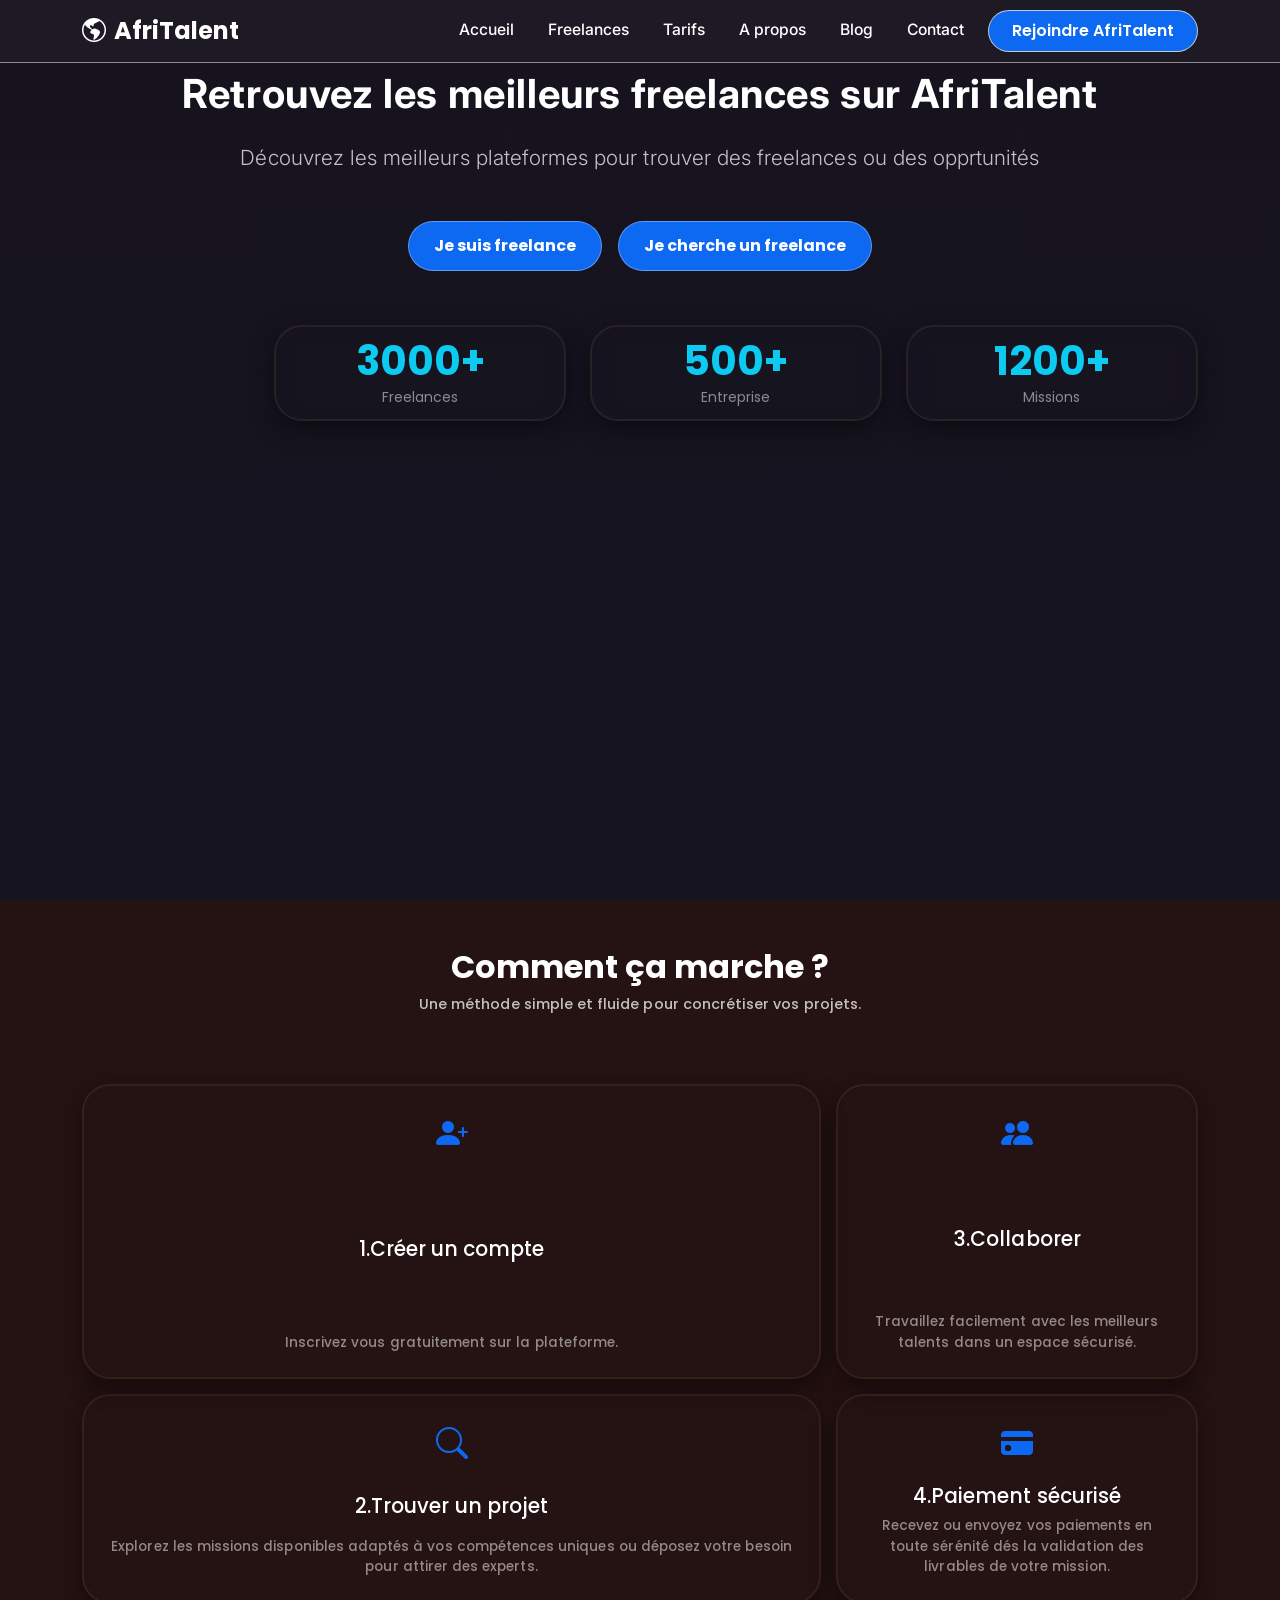
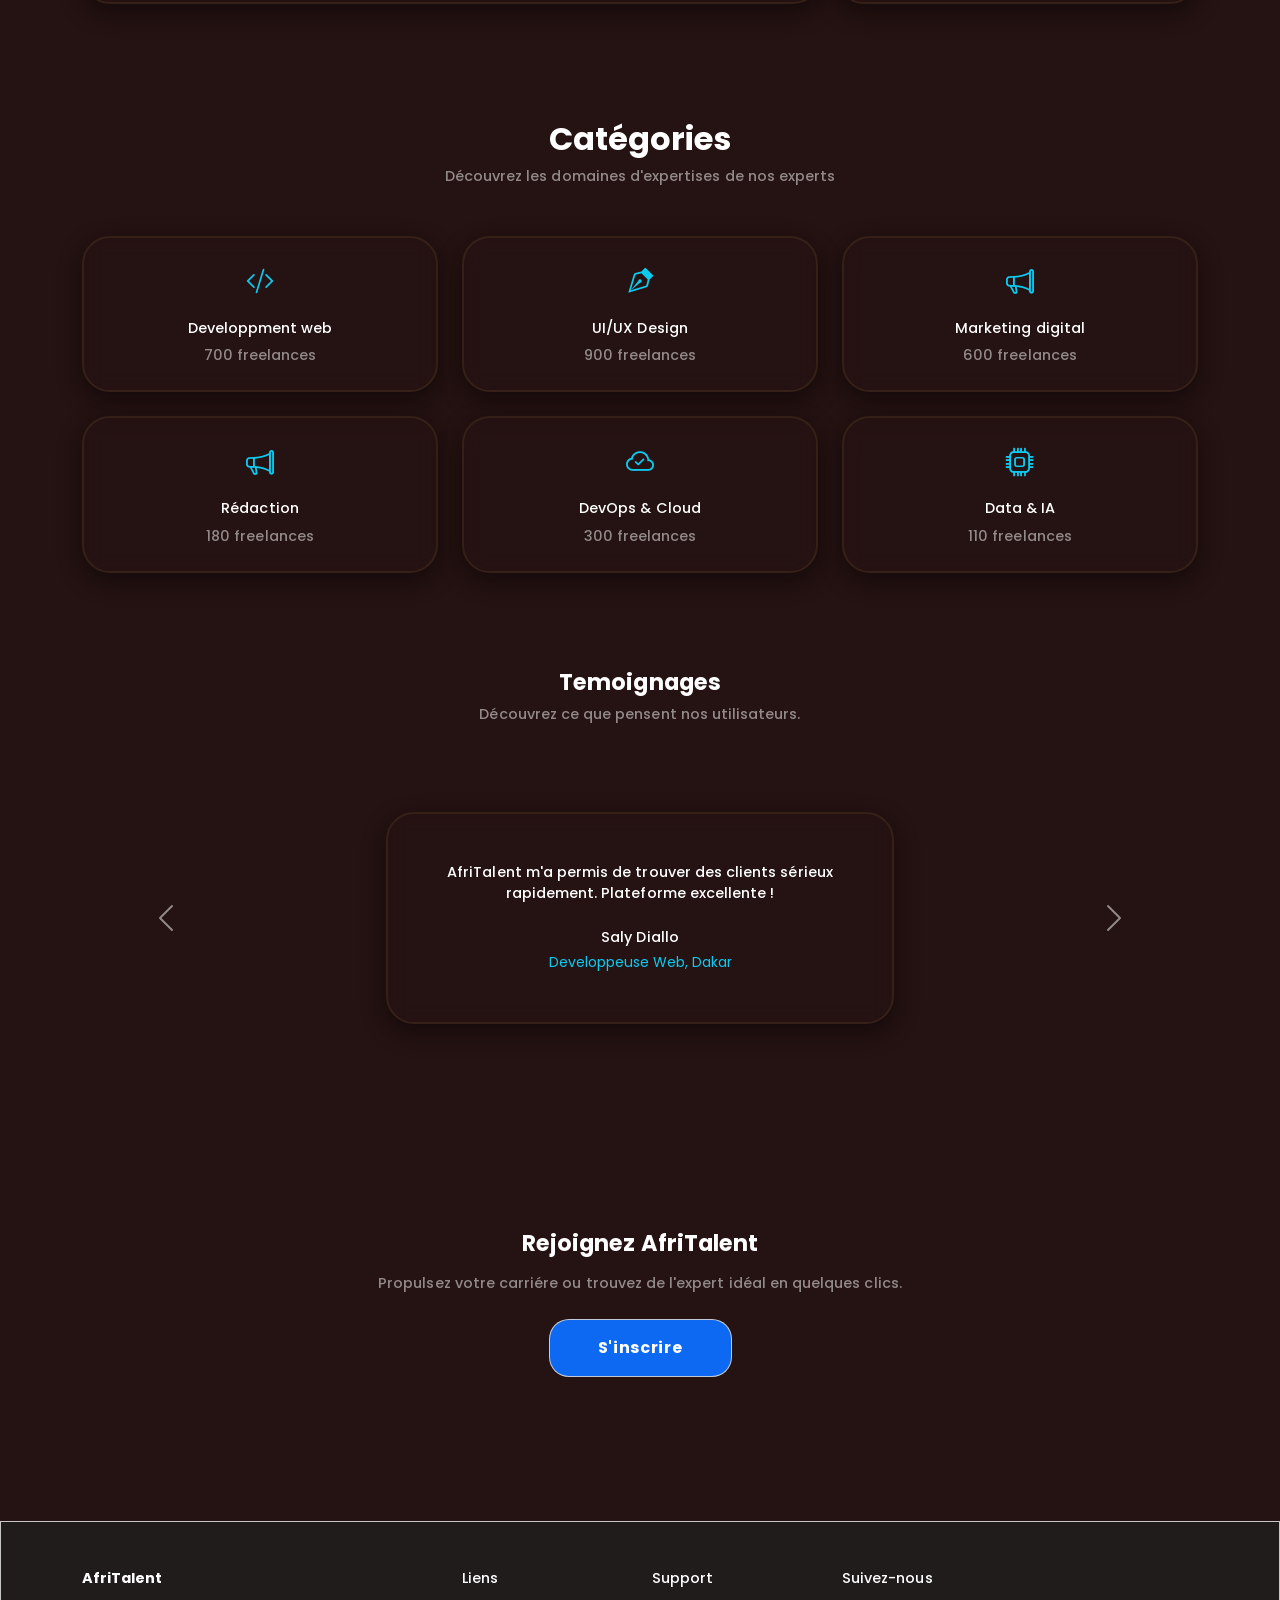
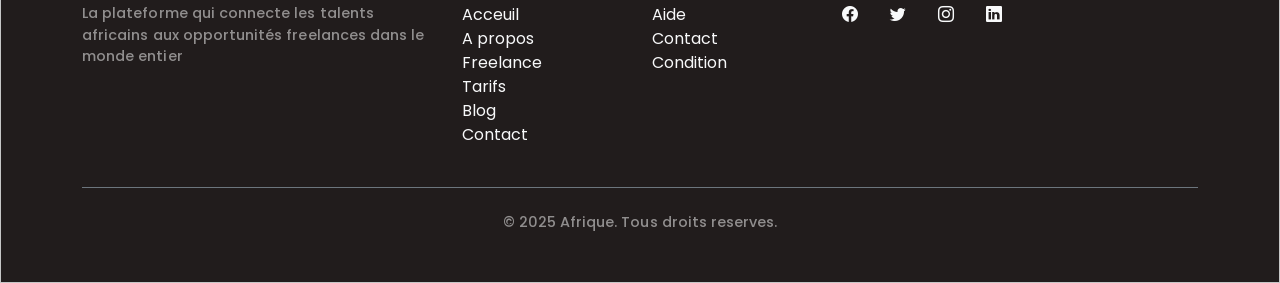
==== commit 39d23aad: "Mise a jour HTML" ====
--- a/index.html
+++ b/index.html
@@ -12,20 +12,14 @@
 <link href="https://fonts.googleapis.com/css2?family=Inter:ital,opsz,wght@0,14..32,100..900;1,14..32,100..900&display=swap" rel="stylesheet">
 <link rel="preconnect" href="https://fonts.googleapis.com">
 <link rel="preconnect" href="https://fonts.gstatic.com" crossorigin>
-<link href="https://fonts.googleapis.com/css2?family=Inter:ital,opsz,wght@0,14..32,100..900;1,14..32,100..900&family=Poppins:ital,wght@0,100;0,200;0,300;0,400;0,500;0,600;0,700;0,800;0,900;1,100;1,200;1,300;1,400;1,500;1,600;1,700;1,800;1,900&display=swap" rel="stylesheet">z
+<link href="https://fonts.googleapis.com/css2?family=Inter:ital,opsz,wght@0,14..32,100..900;1,14..32,100..900&family=Poppins:ital,wght@0,100;0,200;0,300;0,400;0,500;0,600;0,700;0,800;0,900;1,100;1,200;1,300;1,400;1,500;1,600;1,700;1,800;1,900&display=swap" rel="stylesheet">
 </head>
 <body>
-
-<header>
-     <nav   class="navbar navbar-expand-lg bg-white shadow-sm fixed-top"> 
+    <nav class="navbar navbar-expand-lg navbar-dark custom-navbar fixed-top"> 
          <div class="container">    
-          <a href="index.html" class="navbar-brand logo">
-            <div>
-                <i class="bi bi-globe-americas"></i>
-            </div>
-            <span class="logo-text">
-                Afri<span>Talent</span>
-            </span>
+          <a class="navbar-brand d-flex align-items-center" href="index.html">
+            <i class="bi bi-globe-americas fs-4 me-2"></i>
+            <span class="logo-text">Afri<span>Talent</span></span>
           </a>
                <button class="navbar-toggler" type="button" 
                   data-bs-toggle="collapse"
@@ -49,205 +43,200 @@
                     href="blog.html">Blog</a></li> 
                     <li class="nav-item"><a class="nav-link" 
                     href="contact.html">Contact</a></li>
+                    <li class="nav-item ms-lg-3"><a class="nav-btn-cta" href="contact.html">Rejoindre AfriTalent</a></li>
               </ul> 
-              <a class="btn-primary btn-sm px-2 ms-2" href="">Rejoindre AfriTalent</a>
             </div> 
          </div> 
     </nav> 
-</header>
-
 <!-- Contenu principal --> 
-<section class="hero d-flex align-items-center text-center text-light">
-    <div class="container">
-        <h1>Retrouvez les meilleurs freelances sur AfriTalent </h1>
-        <h2 class="mb-4">Connectez talents et entreprises en quelques clics</h2>
-        <a href="" class="btn btn-primary">Je suis freelance</a>
-        <a href="" class="btn-light">Je cherche un freelance</a>
-
-        <div class="row mt-5">
-            <div class="col-md-4">
-                <div class="stat" data-target="2000">0</div>
-                <p>Freelance</p>
-            </div>
-            <div class="col-md-4">
-                <div class="stat" data-target="750">0</div>
-                <p>Entreprises</p>
-            </div>
-            <div class="col-md-4">
-                <div class="stat" data-target="1000">0</div>
-                <p>Objectifs</p>
-            </div>
-        </div>
+<main>
+    <section class="hero-section">
+    <div class="hero-overlay">
+        <div class="container hero-content-container">
+            <div class="hero-content">
+        <h1 class="hero-title fw-bold mb-4">Retrouvez les meilleurs freelances sur AfriTalent </h1>
+        <p class="hero-description lead mb-5">Découvrez les meilleurs plateformes pour trouver des freelances ou des opprtunités</p>
+        <div class="hero-btns d-flex flex-column flex-sm-row justify-content-center gap-3">
+            <a href="freelances.html" class="btn-hero-cta fw-bold">Je suis freelance</a>
+            <a href="tarifs.html" class="btn-hero-cta fw-bold">Je cherche un freelance</a>
+        </div>
+
+        <div class="row g-4  justify-content-center hero-stats-row">
+            <div class="col-6 col-md-4">
+                <div class="stat-box water-card">
+                <span class="d-block display-6 fw-bold text-info">3000+</span>
+                <small class="text-white-50 ">Freelances</small>
+            </div>
+        </div>
+        
+            <div class="col-6 col-md-4">
+                <div class="stat-box water-card">
+                <span class="d-block display-6 fw-bold text-info">500+</span>
+                <small class="text-white-50 ">Entreprise</small>
+            </div>
+        </div>
+           
+            <div class="col-12 col-md-4">
+                <div class="stat-box water-card">
+                <span class="d-block display-6 fw-bold text-info">1200+</span>
+                <small class="text-white-50 ">Missions</small>
+            </div>
+        </div>
+      </div>
     </div>
 </section>
 
 <section class="container py-5">
-    <h2 class="text-center mb-4 fw-bold">Comment ça marche ?</h2>
-    <div class="bento-grid">
-        <div class="card bento-card large-card p-4">
-            <h5>1<i class="bi bi-forward"></i>Créer un compte</h5>
-            <p class="text-dark">Inscrivez vous gratuitement sur la plateforme.</p>
-        </div>
-        <div class="card bento-card p-4">
-            <h5>2<i class="bi bi-forward"></i>Trouvez un projet</h5>
-                    <p class="text-dark">Explorez les missions disponibles.</p>
-                </div>
-                <div class="card bento-card tall-card p-4">
-                    <h5>3<i class="bi bi-forward"></i>Collaborer</h5>
-                    <p class="text-dark">Travaille avec les meilleurs talents.</p>
-        </div>
-        <div class="card bento-card p-4">
-            <h5>4<i class="bi bi-forward"></i>Etre payé</h5>
-            <p class="text-dark">Recevez vos paiements en toute sécurité.</p>
-        </div>
-    </div>
-</section>
-
-<section class="container my-5">
-    <h2 class="text-center mb-5 fw-bold">Catégories</h2>
-    <div class="row">
-        <div class="col-md-4 mb-4">
-            <div class="card service-card p-4 text-center">
-                <h5>Developpement web</h5>
-                <p>500 freelances</p>
-            </div>
-        </div>
-
-        <div class="col-md-4 mb-4">
-            <div class="card service-card p-4 text-center">
-                <h5>UI/UX</h5>
-                <p>300 freelances</p>
-            </div>
-        </div>
-
-        <div class="col-md-4 mb-4">
-            <div class="card service-card p-4 text-center">
-                <h5>Marketing</h5>
-                <p>400 freelances</p>
-            </div>
-        </div>
-
-        <div class="col-md-4 mb-4">
-            <div class="card service-card p-4 text-center">
-                <h5>Data & IA</h5>
-                <p>300 freelances</p>
-            </div>
+    <div class="text-center mb-5">
+    <h2 class="h2 fw-bold text-white">Comment ça marche ?</h2>
+    <p>Une méthode simple et fluide pour concrétiser vos projets.</p>
+    </div>
+        <div class="bento-grid">
+             <div class="bento-card water-card">
+                <div class="bento-icon mb-3"><i class="bi bi-search fs-2"></i></div>
+            <h3 class=" text-white mb-2">2.Trouver un projet</h3>
+            <p class="text-white-50 mb-0">Explorez les missions disponibles adaptés à vos compétences uniques ou déposez votre besoin pour attirer des experts.</p>
+        </div>
+            <div class="bento-card water-card">
+                <div class="bento-icon mb-3"><i class="bi bi-people-fill fs-2"></i></div>
+            <h3 class=" text-white mb-2">3.Collaborer</h3>
+            <p class="text-white-50 mb-0">Travaillez facilement avec les meilleurs talents dans un espace sécurisé.</p>
+        </div>
+        <div class="bento-card water-card">
+                <div class="bento-icon mb-3"><i class="bi bi-credit-card-fill fs-2"></i></div>
+            <h3 class=" text-white mb-2">4.Paiement sécurisé</h3>
+            <p class="text-white-50 mb-0">Recevez ou envoyez vos paiements en toute sérénité dés la validation des livrables de votre mission.</p>
+            </div>
+        <div class="bento-card water-card">
+                <div class="bento-icon mb-3"><i class="bi bi-person-plus-fill fs-2"></i></div>
+            <h3 class=" text-white mb-2">1.Créer un compte</h3>
+            <p class="text-white-50 mb-0">Inscrivez vous gratuitement sur la plateforme.</p>
+        </div>
+</section>
+
+<section class="container py-5">
+    <div class="text-center mb-5">
+    <h2 class="h2 text-white fw-bold">Catégories</h2>
+    <p class="text-white-50">Découvrez les domaines d'expertises de nos experts</p>
+    </div>
+    <div class="row g-4">
+        <div class="col-12 col-md-6 col-lg-4">
+            <div class="water-card p-4 text-center service-card">
+            <div class="service-icon mb-3"><i class="bi bi-code-slash text-info fs-3"></i></div>
+                <h4 class="text-white mb-2">Developpment web</h4>
+                <p class="text-white-50 mb-0">700 freelances</p>
+            </div>
+        </div>
+
+        <div class="col-12 col-md-6 col-lg-4">
+            <div class="water-card p-4 text-center service-card">
+            <div class="service-icon mb-3"><i class="bi bi-vector-pen text-info fs-3"></i></div>
+                <h4 class="text-white mb-2">UI/UX Design</h4>
+                <p class="text-white-50 mb-0">900 freelances</p>
+            </div>
+        </div>
+
+        <div class="col-12 col-md-6 col-lg-4">
+            <div class="water-card p-4 text-center service-card">
+            <div class="service-icon mb-3"><i class="bi bi-megaphone text-info fs-3"></i></div>
+                <h4 class="text-white mb-2">Marketing digital</h4>
+                <p class="text-white-50 mb-0">600 freelances</p>
+            </div>  
+        </div>
+
+        <div class="col-12 col-md-6 col-lg-4">
+            <div class="water-card p-4 text-center service-card">
+            <div class="service-icon mb-3"><i class="bi bi-megaphone text-info fs-3"></i></div>
+                <h4 class="text-white mb-2">Rédaction</h4>
+                <p class="text-white-50 mb-0">180 freelances</p>
+            </div>  
         </div>
         
-        <div class="col-md-4 mb-4">
-            <div class="card service-card p-4 text-center">
-                <h5>Redaction</h5>
-                <p>80 freelances</p>
-            </div>
-        </div>
-
-        <div class="col-md-4 mb-4">
-            <div class="card service-card p-4 text-center">
-                <h5>DevOps & Cloud</h5>
-                <p>100 freelances</p>
-            </div>
-        </div>
-    </div>
-</section>
-
-<section class="temoignages-section container py-5">
+        <div class="col-12 col-md-6 col-lg-4">
+            <div class="water-card p-4 text-center service-card">
+            <div class="service-icon mb-3"><i class="bi bi-cloud-check text-info fs-3"></i></div>
+                <h4 class="text-white mb-2">DevOps & Cloud</h4>
+                <p class="text-white-50 mb-0">300 freelances</p>
+            </div>
+        </div>
+
+       <div class="col-12 col-md-6 col-lg-4">
+            <div class="water-card p-4 text-center service-card">
+            <div class="service-icon mb-3"><i class="bi bi-cpu text-info fs-3"></i></div>
+                <h4 class="text-white mb-2">Data & IA</h4>
+                <p class="text-white-50 mb-0">110 freelances</p>
+            </div>
+        </div>
+     </div>
+</section>
+
+<section class="container py-5">
     <div class="text-center mb-5">
-        <h2 class="fw-bold">Temoignages</h2>
-        <p class="text-white">Découvrez ce que pensent nos utilisateurs</p>
-    </div>
-
-    <div id="africarousel" class="carousel-slide" data-bs-ride="carousel">
-
-               <div class="carousel-inner px-4 py-3">
-
+        <h2 class=" fw-bold text-white">Temoignages</h2>
+        <p class="text-white-50">Découvrez ce que pensent nos utilisateurs.</p>
+    </div>
+
+    <div id="africarousel" class="carousel  slide" data-bs-ride="carousel">
+               <div class="carousel-inner">
                 <div class="carousel-item active">
-                    <div class="card temoignage-card p-5 shadow">
-                        <p class="fst-italic">AfriTalent m'a permis de trouver des clients sérieux
+                    <div class="row justify-content-center">
+                        <div class="col-12 col-md-8 col-lg-6">
+                            <div class="water-card p-5 text-center">
+                            <p class=" text-white mb-4">AfriTalent m'a permis de trouver des clients sérieux
                             rapidement. Plateforme excellente !
                         </p>
-                        <div class="d-flex align-items center mt-3">
-                        <img src="https://i.pinimg.com/1200x/c3/63/1c/c3631c652abe1185b1874da24af0b7c7.jpg" class=temoignage-avatar rounded-circle me-3 alt="avatar">
-                        <div>
-                            <strong>Saly Diallo</strong> 
-                        <p class="mb-0 text-muted small">Développeuse web, Dakar</p>
-                    </div>
-                    </div>
-                </div>
-               </div>
-
-                <div class="carousel-item">
-                    <div class="card temoignage-card p-5 shadow">
-                        <p class="fst-italic">J'ai trouvé un excellent désigner en 24h.
-                            Je vous recommande vivement AfriTalent</p>
-                        <div class="d-flex align-items center mt-3">
-                        <img src="https://i.pinimg.com/1200x/c3/63/1c/c3631c652abe1185b1874da24af0b7c7.jpg" class=temoignage-avatar rounded-circle me-3 alt="avatar">
-                        <div>
-                            <strong>Salif Dia</strong> 
-                        <p class="mb-0 text-muted small">CEO, Dakar</p>
-                    </div>
-                    </div>
-                </div>
-               </div>
-
-                <div class="carousel-item">
-                    <div class="card temoignage-card p-5 shadow">
-                        <p class="fst-italic">Transactions sécurisés et support réactif.
-                            AfriTalent change vraiment la donne !</p>
-                        <div class="d-flex align-items center mt-3">
-                        <img src="https://i.pinimg.com/1200x/c3/63/1c/c3631c652abe1185b1874da24af0b7c7.jpg" class=temoignage-avatar rounded-circle me-3 alt="avatar">
-                        <div>
-                            <strong>Astou Guéye</strong> 
-                        <p class="mb-0 text-muted small">Marketeuse, Lomé</p>
+                        <h5 class="text-white mb-1">Saly Diallo</h5>
+                        <small class="text-info">Developpeuse Web, Dakar</small>
                     </div>
                   </div>
                 </div>
-               </div>
              </div>
 
-            <div class="carousel-indicators">
-            <button type="button" data-bs-target="#africarousel" data-bs-slide-to="0" active>
+                <div class="carousel-item">
+                    <div class="row justify-content-center">
+                        <div class="col-12 col-md-8 col-lg-6">
+                            <div class="water-card p-5 text-center position relative">
+                            <p class=" text-white mb-4">J'ai trouvé un excellent désigner en moins de 24h pour restructurer notre marque. Je vous recommande vivement AfriTalent
+                        <h5 class="text-white mb-1">Salif Dia</h5>
+                        <small class="text-info">CEO Tech, Abidjan</small>
+                    </div>
+                  </div>
+                </div>
+             </div>
+           </div>
+             <button class="carousel-control-prev" type="button" data-bs-target="#africarousel" data-bs-slide="prev">
+                <span class="carousel-control-prev-icon" aria-hidden="true"></span>
+                <span class="visually-hidden">Suivant</span>
             </button>
-            <button type="button" data-bs-target="#africarousel" data-bs-slide-to="1">
+
+             <button class="carousel-control-next" type="button" data-bs-target="#africarousel" data-bs-slide="next">
+                <span class="carousel-control-next-icon" aria-hidden="true"></span>
+                <span class="visually-hidden">Suivant</span>
             </button>
-            <button type="button" data-bs-target="#africarousel" data-bs-slide-to="2">
-            </button>
-            </div>
-            
-
-             <button class="carousel-control-prev" type="button" 
-             data-bs-target="#africarousel" data-bs-slide="prev">
-             <span class="carousel-control-prev-icon">
-             </span></button>
-
-
-             <button class="carousel-control-next" type="button" 
-             data-bs-target="#africarousel" data-bs-slide="next">
-             <span class="carousel-control-next-icon">
-             </span></button>
-   </section>
-
-<section class=" container text-center">
-    <div>
-        <h2 class="fw-bold">Rejoignez afritalent</h2>
-    <a href="" class="btn btn-light mt-5">S'inscrire</a>
-    </div>
-</section>
+            </div>
+</section>
+<section class=" container text-center py-5 my-4">
+    <div class=" p-5 max-width-cta mx-auto">
+        <h2 class=" fw-bold text-white mb-3">Rejoignez AfriTalent</h2>
+        <p class="text-white-50 mb-4">Propulsez votre carriére ou trouvez de l'expert idéal en quelques clics.</p>
+    <a href="contact.html" class="btn btn-submit-water  py-3 px-5 fw-bold">S'inscrire</a>
+    </div>
+</section>
+</main>
 
 <!-- Pied de page --> 
-<footer class="bg-dark text-light pt-3 pb-3 mt-5"> 
+<footer class="custom-footer mt-5 py-5"> 
    <div class="container">
-    <div class="row">
-
-        <div class="col-md-4 mb-4">
-            <h5 class="text-uppercase fw-bold">Afritalent:</h5>
-            <p>La plateforme qui connecte les talents africains aux 
+    <div class="row g-4">
+        <div class="col-12 col-md-6 col-lg-4">
+            <h5 class="text-white fw-bold mb-3">AfriTalent</h5>
+            <p class="text-white-50">La plateforme qui connecte les talents africains aux 
                 opportunités freelances dans le monde entier
             </p>
         </div>
-
-        <div class="col-md-2 mb-4">
-            <h5 class="fw-bold">Liens:</h5>
-            <ul class="list-unstyled">
+        <div class="col-6 col-md-3 col-lg-2">
+            <h5 class="text-white mb-3">Liens</h5>
+            <ul class="list-unstyled footer-links">
                <li><a href="index.html" class="text-light text-decoration-none">Acceuil</a></li>
                <li><a href="about.html" class="text-light text-decoration-none">A propos</a></li>
                <li><a href="freelances.html" class="text-light text-decoration-none">Freelance</a></li>
@@ -256,34 +245,30 @@
                <li><a href="contact.html" class="text-light text-decoration-none">Contact</a></li>
             </ul>
         </div>
-
-
-       <div class="col-md-3 mb-4">
-        <h6 class="fw-bold">Support:</h6>
-        <ul class="list-unstyled">
+       <div class="col-6 col-md-3 col-lg-2">
+        <h6 class="text-white mb-3">Support</h6>
+        <ul class="list-unstyled footer-links">
             <li><a href="" class="text-light text-decoration-none">Aide</a></li>
-            <li><a href="" class="text-light text-decoration-none">Contact</a></li>
+            <li><a href="contact.html" class="text-light text-decoration-none">Contact</a></li>
             <li><a href="" class="text-light text-decoration-none">Condition</a></li>
         </ul>
        </div>
 
-       <div class="col-md-3">
-        <h6 class="fw-bold">Suivez-nous:</h6>
-        <a href="" class="text-light me-3"><i class="bi bi-facebook fs-2"></i></a>
-         <a href="" class="text-light me-3"><i class="bi bi-twitter fs-2"></i></a>
-          <a href="" class="text-light me-3"><i class="bi bi-instagram fs-2"></i></a>
-           <a href="" class="text-light me-3"><i class="bi bi-linkedin fs-2"></i></a>
+       <div class="col-12 col-md-12 col-lg-4">
+        <h6 class="text-white mb-3">Suivez-nous</h6>
+        <div class="d-flex gap-3 socials-icons">
+            <a href="" class="text-light me-3"><i class="bi bi-facebook"></i></a>
+            <a href="" class="text-light me-3"><i class="bi bi-twitter"></i></a>
+            <a href="" class="text-light me-3"><i class="bi bi-instagram"></i></a>
+           <a href="" class="text-light me-3"><i class="bi bi-linkedin"></i></a>
+        </div>
        </div>
       </div>
-
-      <hr class="border-light">
-      
-      <div class="text-center">
-        <small>&copy; 2025 Afrique. Tous droits reserves.</small>
-      </div>
-    </div>
+      <div class="border-top border-secondary mt-4 pt-4 text-center">
+        <p class="text-white-50 mb-0">&copy; 2025 Afrique. Tous droits reserves.</p>
+    </div>
+</div>
 </footer> 
-
 
         
 <script 
--- a/css/style.css
+++ b/css/style.css
@@ -1,683 +1,833 @@
+
 
 @import url('https://fonts.googleapis.com/css2?family=Inter:ital,opsz,wght@0,14..32,100..900;1,14..32,100..900&display=swap');
 @import url('https://fonts.googleapis.com/css2?family=Inter:ital,opsz,wght@0,14..32,100..900;1,14..32,100..900&family=Poppins:ital,wght@0,100;0,200;0,300;0,400;0,500;0,600;0,700;0,800;0,900;1,100;1,200;1,300;1,400;1,500;1,600;1,700;1,800;1,900&display=swap');
 
  
 :root{
-    --primary: #141516;
-    --secondary: #103a47;
-    --dark: #547f90;
-    --text: #f7f7f7;
-    --rgba: rgba(0, 0, 0, 0.5);
-    --shadow: 0 10px 30px rgba(0, 0, 0, 0.7);
-    --gradient: linear-gradient(133deg, rgb(129, 178, 195), 0%, rgb(3, 84, 87) 100%);
-    --font-title: 'Inter', sans-serif;
-    --font-body: 'Poppins', sans-serif;
-    --transition: 0.3s ease;
-}
+   --font-primary: 'Poppins',sans-serif;
+   --font-secondary: 'Inter', sans-serif;
 
+   --color-primary: #0d68f2;
+   --color-primary-hover: #08357a;
+   --color-dark-bg: rgb(37, 18, 18);
+   --color-dark-overlay: rgba(14, 22, 38, 0.4);
+   --color-dark-pure: #211c1c;
+   --color-text-white: #ffffff;
+   --color-text-muted:rgba(254, 254, 254, 0.74);
+   --color-text-dim: rgba(254, 254, 254, 0.6);
+   --color-border-light:rgba(254, 254, 254, 0.8);
+
+   --water-bg: linear-gradient(135deg) rgba(255, 199, 75, 0.18), rgba(255, 255, 255, 0.3);
+   --water-bg-hover: rgba(254, 254, 254, 0.08);
+   --water-border: rgba(254, 254, 254, 0.5);
+   --water-border-hover: rgba(254, 254, 254, 0.13);
+   --water-backdrop-filter: blur(10px);
+   --water-box-shadow: 0 7px 30px 0 rgba(0, 0, 0, 0.23);
+   
+   --transition-fst: all 0.2s ease;
+   --transition-sm: cubic-bezier(0.14, 1, 0.3, 1);
+
+   --hover-transform-simple: translateY(-4px);
+   --hover-transform: translateY(-6px) scale(1.01);
+}
 body{
-   font-family: var(--font-body);
-   background: var(--gradient);
-   padding: 10px 0;
-   color: var(--text);
-   line-height: 1.6;
-   border-bottom: 1px solid var(--rgba);
-}
-h2, h3, h4, h5, h6, .logo, .navbar-brand{
-    font-family: var(--font-title);
+    background-color: var(--color-dark-bg);
+    color: var(--color-text-white);
+    font-family: var(--font-primary);
+}
+ h2, h3, h4, h5, h6,p{
+    font-family: var(--font-primary);
+    letter-spacing: 0.05px;
+    font-weight: 500;
+    font-size: 1.4rem;
+}
+h4, h5, h6, p{
+    font-family: var(--font-primary);
+    color: var(--color-text-muted);
+    font-size: 0.9rem;
 }
 h1{
-    font-family: var(--font-body);
-}
-a{
+    font-family: var(--font-secondary);
+    color: var(--color-text-white);
+    letter-spacing: 0.6px;
+   
+}
+.navbar{
+    background-color: rgba(254, 254, 254, 0.03);
+    backdrop-filter: var(--water-backdrop-filter);
+    -webkit-backdrop-filter: var(--water-backdrop-filter);
+    border-bottom: 1px solid var(--water-border);
+    padding: 8px 0;
+    transition: var(--transition-fst);
+}
+.navbar-brand{
+    font-weight: 690;
+    font-size: 1.5rem;
+    color: var(--color-text-white);
     text-decoration: none;
 }
-.navbar{
- background: white;
-  backdrop-filter: blur(5px);
-  top: 0;
-  left: 0;
-  width: 100%;
-  height: 14%;
-  z-index: 1000;
-}
-.navbar .container{
+.nav-link{
+    color: var(--color-text-white);
+    font-weight: 500;
+    font-size: 0.98rem;
+    margin-left: 18px;
+    transition: var(--transition-fst);
+    font-family: var(--font-secondary);
+}
+.nav-link:hover, .nav-link.active{
+   color: var(--color-primary);
+}
+.nav-btn-cta{
+    background-color: var(--color-primary);
+    color: var(--color-text-white);
+    border: 1px solid rgba(211, 211, 211, 0.933);
+    padding: 8px 23px;
+    border-radius: 45px;
+    text-decoration: none;
+    font-weight: 570;
+    transition: var(--transition-fst);
+    display: inline-block;
+}
+.nav-btn-cta:hover{
+    background-color: var(--color-primary-hover);
+    transform: translateY(-3px);
+    color: var(--color-text-white);
+}
+.about-hero-section,
+.hero-content,
+.price-section,
+.blog-hero,
+.freelance-hero,
+.contact-section{
+    padding: 70px 0 45px 0;
+    background-size: cover;
+    position: relative;
+    background-position: center;
+    background-repeat: no-repeat;
+}
+.hero-section{
+    background-repeat: no-repeat;
+    background-size: cover;
+    height: 100vh;
+    background-image :linear-gradient( rgba(14, 22, 40, 0.3),rgba(14, 22, 40, 0.5) ), url(https://images.unsplash.com/photo-1664575197229-3bbebc281874?w=500&auto=format&fit=crop&q=60&ixlib=rb-4.1.0&ixid=M3wxMjA3fDB8MHxzZWFyY2h8MTR8fGZyZWVsYW5jZXxlbnwwfHwwfHx8MA%3D%3D);
     display: flex;
     align-items: center;
+   
+}
+.hero-overlay{
+    position: absolute;
+    top: 0;
+    left: 0;
+    width: 100%;
+    height: 100%;
+    background-color: var(--color-dark-overlay);
+    z-index: 1;
+}
+.hero-content-container{
+    position: relative;
+    z-index: 2;
+    text-align: center;
+}
+.hero-title-text{
+    margin-top: 10px;
+    font-size: 2.1rem;
+    font-weight: 600;
+    line-height: 1.9;
+}
+.hero-description{
+    font-size: 1.3rem;
+    color: var(--color-text-muted);
+    margin-bottom: 36px;
+    font-family: var(--font-secondary);
+}
+.btn-hero-cta{
+    background-color: var(--color-primary);
+    color: var(--color-text-white);
+    border: 1px solid rgba(255, 246, 246, 0.34);
+    padding: 12px 25px;
+    display: inline-block;
+    font-size: 1rem;
+    border-radius: 48px;
+    font-weight: 590;
+    text-decoration: none;
+    transition: var(--transition-fst);
+}
+.btn-hero-cta:hover{
+   background-color: var(--color-primary-hover);
+    color: var(--color-text-white);
+     transform: translateY(-3px);
+     box-shadow: rgba(254, 254, 254, 0.03);
+}
+.hero-stats-row{
+    margin-top: 10px;
+    max-width: 948px;
+    margin-left: auto;
+    margin-left: auto;
+}
+.btn-submit-water{
+     background-color: var(--color-primary);
+     color: var(--color-text-white);
+     border: 1px solid rgba(211, 211, 211, 0.933);
+     padding: 7px 15px;
+     transition: var(--transition-fst);
+     border-radius: 20px;
+     letter-spacing: 0.7px;
+}
+.btn-submit-water:hover{
+    background-color: var(--color-primary-hover);
+    transform: translateY(-3px);
+    color: var(--color-text-white);
+} 
+.water-card{
+    background-color: var(--water-bg);
+    backdrop-filter: var(--water-backdrop-filter);
+    -webkit-backdrop-filter:var(--water-backdrop-filter);
+    border: 2px solid rgba(254, 211, 120, 0.08);
+    box-shadow: 0 8px 24px rgba(0, 0, 0, 0.45);
+    border-radius: 28px;
+    padding: 30px 24px;
     justify-content: space-between;
-}
-.navbar-brand{
-    display: flex;
+    overflow: hidden;
+    color: var(--color-text-white);
+    text-align: center;
     align-items: center;
-    gap: 8px;
-    font-size: 1.8rem;
+}
+.stat-box{
+    padding: 10px;
+    margin-top: 20px;
+}
+.stat-number{
+    font-size: 2.1rem;
+    font-weight: 790;
+    color: var(--color-primary);
+    margin-bottom: 4px;
+    letter-spacing: -0.4px;
+}
+.stat-label{
+    display: block;
+    font-size: 0.92rem;
+    font-weight: 510;
+    color: var(--color-text-muted);
+    text-transform: uppercase;
+    letter-spacing: 1px;
+}
+.text-info{
+    color: var(--color-primary);
+}
+.freelance-count{
+    color: var(--color-text-white);
+}
+.freelance-card{
+    text-align: left;
+    padding: 28px;
+    height: 100%;
+    display: flex;
+    flex-direction: column;
+    justify-content: space-between;
+}
+.freelance-badge{
+    background: rgba(254, 254, 254, 0.05);
+    color: var(--color-text-white);
+    padding: 15px 45px;
+   border-radius: 18px;
+   font-size: 0.85rem;
+   font-weight: 600;
+   display: inline-block;
+   margin-bottom: 20px;
+}
+.freelance-avatar-container{
+    width: 100px;
+    height: 100px;
+    margin: 0 auto 18px auto;
+    border-radius: 48px;
+    border: 2px solid var(--water-border);
+    overflow: hidden;
+}
+.freelance-avatar-container img{
+    width: 100%;
+    height: 100%;
+    object-fit: cover;
+}
+.freelance-name{
+    font-size: 1.24rem;
+    font-weight: 695;
+    margin-bottom: 4px;
+    text-align: center;
+}
+.freelance-title{
+    font-family: var(--font-secondary);
+    color: var(--color-primary);
+    font-size: 0.94rem;
+    font-weight: 590;
+    margin-bottom: 10px;
+    text-align: center;
+}
+.freelance-exp{
+    text-align: center;
+    margin-bottom: 10px;
+    font-size: 1.1rem;
+    font-weight: 500;
+}
+.freelance-desc{
+    color: var(--color-text-muted);
+    font-size: 0.87rem;
+    line-height: 1.4;
+    text-align: center;
+    margin-bottom: 18px;
+}
+.freelance-stars{
+   text-align: center;
+   color: gold;
+   font-size: 0.8rem;
+}
+.btn-freelance {
+    background-color: var(--color-primary);
+    color: var(--color-text-white);
+    border: 1px solid var(--water-border);
+    border-radius: 7px;
+    padding: 7px 15px;
+    font-size: 0.8rem;
+    font-weight: 490;
+    transition: var(--transition-fst);
+    width: 100%;
+}
+.btn-freelance:hover{
+    background-color: var(--color-primary-hover);
+    border-color: var(--color-primary);
+}
+
+.water-card:hover{
+    transform: var(--hover-transform-simple);
+    box-shadow: 0 10px 22px rgba(13, 110, 254, 0.14);
+    border-color: var(--color-primary);
+}
+.price-card{
+    padding: 34px 24px;
+    display: flex;
+    text-align: center;
+    flex-direction: column;
+    justify-content: space-between;
+    height: 100%;
+    margin-bottom: 30px;
+}
+.price-card:hover{
+    transform: var(--hover-transform-simple);
+    box-shadow: 0 10px 22px rgba(13, 110, 254, 0.14);
+    border-color: var(--color-primary);
+}
+.price-card ul{
+    padding: 0;
+    margin: 5px 0 0 0;
+    display: flex;
+    flex-direction: column;
+    gap: 15px;
+}
+.price-badge{
+  background-color: rgba(254, 254, 254, 0.05);
+  padding: 15px 30px;
+  border-radius: 18px;
+  font-size: 0.85rem;
+  font-weight: 600;
+  display: inline-block;
+  margin-bottom: 20px;
+}
+.price-amount{
+    font-weight: 700;
+    font-size: 1.9rem;
+    margin-bottom: 20px;
+}
+.price-amount small{
+    font-size: 0.84rem;
+    color: var(--color-text-white);
+    font-weight: 395;
+}
+.price-features{
+    color: var(--color-text-muted)
+}
+.price-features li{
+   font-size: 0.94rem;
+   margin-bottom: 5px;
+   display: flex;
+   align-items: center;
+   justify-content: center;
+   gap: 8px;
+}
+.btn-pricing-action{
+    background: var(--color-primary);
+    color: var(--color-text-white);
+    border: 1px solid var(--water-border);
+    padding: 8px 18px;
+    border-radius: 28px;
+}
+.btn-pricing-action:hover{
+    background-color: var(--color-primary-hover);
+    color: var(--color-text-white);
+}
+.btn-price{
+    color: var(--color-text-white);
+    border: 1px solid var(--water-border);
+    padding: 8px 18px;
+    border-radius: 28px;
+    font-weight: 595;
+    transition: var(--transition-fst);
+    width: 100%;
+    margin-top: 24px;
+}
+.btn-price:hover{
+    background-color: var(--color-primar-hover);
+    color: var(--color-primary);
+}
+.btn-price-featured{
+    background-color: var(--color-primary);
+    color: var(--color-text-white);
+    border: 1px solid var(--color-primary);
+}
+.btn-featured:hover{
+    background-color: var(--color-primar-hover);
+    color: var(---primary);
+    border-color: var(--color-primar-hover);
+}
+
+.section-description{
+    color: var(--color-text-muted);
+    margin-bottom: 44px;
+    max-width: 680px;
+    margin-left: auto;
+    margin-right: auto;
+}
+.about-img-wrapper{
+    position: relative;
+    height: 100%;
+    width: 100%;
+    border: 1px solid var(--water-border);
+    overflow: hidden;
+    border-radius: 14px;
+}
+.about-img-wrapper::before{
+    content: '';
+    position: absolute;
+    top: 0;left: 0;width: 100%;height: 100%;
+    background-color: var(--water-bg);
+    z-index: 1;
+    pointer-events: none;
+}
+.about-img-wrapper img{
+    width: 100%;
+    height: 400px;
+    object-fit: cover;
+   object-position: center;
+   display: block;
+}
+.about-img-wrapper:hover img{
+    transform: scale(1.04);
+}
+.team-section{
+  padding: 58px 0;
+}
+.team-card{
+    height: 100%;
+    display: flex;
+    flex-direction: column;
+    justify-content: flex-start;
+    padding: 20px;
+}
+.team-img-container{
+    width: 150px;
+    height: 120px;
+    margin: 0 auto 15px auto;
+    border-radius: 14px;
+    overflow: hidden;
+    margin-bottom: 18px;
+    border: 1px solid var(--water-border);
+    background-color: var(--water-bg);
+}
+.team-img-container img{
+    width: 100%;
+    height: 100%;
+    object-fit: cover;
+    transition: var(--transition-sm);
+}
+.team-card:hover .team-img-container img{
+  transform: scale(1.04);
+}
+.team-card h3{
+    font-size: 1.21rem;
     font-weight: 690;
-    color: var(--secondary);
-    text-decoration: none;
-}
-.navbar-brand i{
+}
+.bento-card{
+    padding: 24px;
+    display: flex;
+    flex-direction: column;
+    justify-content: space-between;
+    height: 100%;
+    box-sizing: border-box;
+}
+.bento-grid{
+    display: grid;
+    grid-template-columns: repeat(3, 1fr);
+    grid-auto-rows: minmax(140px, auto);
+    gap: 15px;
+    padding: 20px 0; 
+}
+.bento-grid .bento-card:nth-child(1){
+    grid-column:1 / span 2;
+    grid-row: 3 / span 1;
+}
+.bento-grid .bento-card:nth-child(2){
+   grid-column: 3 / span 1;
+   grid-row: 1 / span 2;
+}
+.bento-grid .bento-card:nth-child(3){
+    grid-column: 3 / span 1;
+    grid-row: 3 / span 1;
+}
+.bento-grid .bento-card:nth-child(4){
+   grid-column: 1 / span 2;
+   grid-row: 1 / span 2;
+}
+.bento-card i{
+   font-size: 2rem;
+   color: var(--color-primary);
+   margin-bottom: 14px;
+}
+.bento-card h3{
+    font-size: 1.27rem;
+    margin-bottom: 5px;
+}
+.bento-card p{
+    color: var(--color-text-muted);
+    font-size: 0.85rem;
+    margin: 0;
+}
+.blog-grid-section{
+    padding: 38px 0 78px 0;
+}
+.values-card{
+    padding: 30px;
+    height: 100%;
+    display: flex;
+    flex-direction: column;
+    align-items: center;
+}
+.filter-buttons-group{
+    display: flex;
+    justify-content: center;
+    gap: 10px;
+    flex-wrap: wrap;
+    margin-bottom: 43px;
+}
+.btn-filter{
+    background: rgba(254, 254, 254, 0.04);
+    border: 1px solid var(--water-border);
+    color: var(--color-text-white);
+    padding: 8px 18px;
+    border-radius: 24px;
+    font-size: 0.8rem;
+    font-weight: 570;
+    transition: var(--transition-fst);
+}
+.btn-filter:hover, .btn-filter.active{
+    background-color: var(--color-primary);
+    border-color: var(--color-primary);
+    color: var(--color-text-white);
+}
+.blog-card{
+    display: flex;
+    flex-direction: column;
+    width: 290px;
+    height: 170px;
+    overflow: hidden;
+   text-align: left;
+   min-height: 414px;
+}
+.blog-img-wrapper{
+    position: relative;
+    width: 100%;
+    height: 200px;
+    overflow: hidden;
+    object-fit: cover;
+}
+.blog-img{
+    width: 100%;
+    height: 100%;
+    object-fit: cover;
+    transition: var(--transition-sm);
+}
+.blog-card:hover .blog-img{
+    transform: scale(1.03);
+}
+.blog-badge{
+    position: absolute;
+    top: 1px;
+    left: 1px;
+    background-color: var(--color-primary);
+    color: var(--color-text-white);
+    padding: 3px 8px;
+    font-size: 0.7rem;
+    font-weight: 590;
+    border-radius: 12px;
+    text-transform: uppercase;
+}
+.blog-card-body{
+    padding: 2px;
+    display: flex;
+    object-fit: cover;
+    flex-direction: column;
+    flex-grow: 1;
+}
+.blog-card-title{
+    font-size: 1.24rem;
+    font-weight: 590;
+    margin-bottom: 10px;
+    line-height: 1.3;
+}
+.blog-card-text{
+    font-size: 0.9rem;
+    color: var(--color-text-muted);
+    line-height: 1.2;
+    margin-bottom: 14px;
+}
+.blog-card-footer{
+    display: flex;
+    justify-content: space-between;
+    align-items: center;
+    color: var(--color-text-muted);
+   padding-top: 16px;
+   margin-top: 40px;
+   border-top: 1px solid var(--water-border);
+   justify-content: space-between;
+}
+.blog-card-footer i {
+    margin-right: 5px;
+}
+.icon-box{
     width: 60px;
     height: 60px;
-    object-fit: contain;
-   
-}
-.navbar-nav{
+    background-color: rgba(13, 110, 254, 0.14);
+    color: var(--color-primary);
+    border-radius: 10px;
     display: flex;
     align-items: center;
-    gap: 17px;
-}
-.nav-link{
+    font-size: 1.4rem;
+    justify-content: center;
+    margin-bottom: 20px;
+}
+.btn-btn-cta{
+  background-color: var(--color-primary);
+    color: var(--color-text-white);
+    padding: 10px 18px;
+    border-radius: 25px;   
+}
+.btn-btn-cta:hover{
+     background-color: var(--color-primary-hover);
+     transform: translateY(-3px);
+    color: var(--color-text-white);
+}
+.contact-info-item{
+    padding: 25px 30 rpx;
+    margin-bottom: 20px;
+    display: flex;
+    flex-direction: row;
+    justify-content: flex-start;
+    align-items: center;
+    gap: 14px;
+    text-align: center;
+}
+.contact-info-item .icon-box{
+    display: flex;
+    justify-content: center;
+    align-items: center;
+    flex-shrink: 0;
+}
+.contact-info-text h5{
     font-size: 1.1rem;
-    font-weight: 520;
-    color: var(--secondary);
-    padding: 0;
-}
-
-.nav-link.active{
-    color: var(--secondary);
-}
-.navbar .btn{
-    padding: 8px 20px;
-    border-radius: 10px;
-    font-weight: 590;
-    font-size: 0.93rem;
-    background: var(--secondary);
-    color: var(--white);
-    border: none;
-}
-.logo{
-    display: flex;
-    align-items: center;
-    gap: 2px;
-    margin-right: 8px;
-}
-.logo-text{
-    font-family: var(--font-body);
-    font-size: 20px;
-    font-weight: 690;
-    color: var(--secondary);
-}
-.logo-text span{
-    color: var(--primary);
-}
-.hero{
-    height: 100vh;
-    background-image :linear-gradient(to  bottom , var(--rgba) ,var(--rgba) ), url(https://images.unsplash.com/photo-1664575197229-3bbebc281874?w=500&auto=format&fit=crop&q=60&ixlib=rb-4.1.0&ixid=M3wxMjA3fDB8MHxzZWFyY2h8MTR8fGZyZWVsYW5jZXxlbnwwfHwwfHx8MA%3D%3D);
-    background-size: cover;
-    background-position: center;
-    background-repeat: no-repeat;
+    font-weight: 650;
+    letter-spacing: 0.6px;
+    margin-bottom: 3px;
+}
+.contact-info-text p{
+    font-size: 0.97rem;
+    color: var(--color-text-muted);
+     letter-spacing: 0.6px;
+    margin: 0;
+}
+.contact-form-container{
+    background-color: var(--water-bg);
+    backdrop-filter: var(--water-backdrop-filter);
+    -webkit-backdrop-filter: var(--water-backdrop-filter);
+    border: 1px solid var(--water-border);
+    border-radius: 18px;
+    padding: 30px 70px;
+    height: 430px;
+}
+#contact-name,
+ #contact-email,
+ #contact-subject,
+ #contact-message{
+    gap: 12px;
+    padding-top: 10px;
+ }
+.form-label{
+    color: var(--color-text-muted);
+    font-size: 1.1rem;
+    font-weight: 650;
+    line-height: 1.5;
+   padding: 30px 60px;
+    letter-spacing: 0.6px;
+}
+.form-control{
+    background-color: var(--color-dark-bg);
+    border: 1px solid var(--water-border);
+    color: var(--color-text-white);
+    padding: 8px 10px;
+    border-radius: 7px;
+    transition: var(--transition-fst);
+}
+.form-control:focus{
+    background-color: var(--color-text-white);
+    border-color: var(--color-primary);
+    box-shadow: 0 0 0 5px rgba(13, 110, 254, 0.17);
+}
+.form-control::placeholder{
+    color: var(--color-text-white);
+    font-size: 0.87rem;
+}
+.map-container {
+    margin-top: 54px;
+    border-radius: 18px;
     overflow: hidden;
-    position: relative;
-    display: flex;
-    object-fit: cover;
-    align-items: center;
-    padding: 118px 0;
-    color: var(--white);
-    filter: brightness(90%);
-    
-}
-.hero p{
-    font-size: 1rem;
-    opacity: 0.8;
-}
-.hero h1{
-    font-size: 2.5rem;
-    font-weight: 790;
-    line-height: 1.1;
-}
-.hero h2{
-    font-size: 1.3rem;
-    font-weight: 390;
-    color: rgb(254, 254, 254, 0.83);
-}
-.hero::before{
-    content: "";
-    position: absolute;
-    width: 490px;
-    height: 490px;
-    background: rgb(254, 254, 254, 0.07);
-    border-radius: 50%;
-    top: -148px;
-    right: -148px;
-}
-.hero::after{
-    content: "";
-    position: absolute;
-    width: 290px;
-    height: 290px;
-    background: rgb(254, 254, 254, 0.07);
-    border-radius: 50%;
-    bottom: -98px;
-    left: -98px;
-}
-.hero .btn{
-    padding: 13px 27px;
-    border-radius: 48px;
-    font-weight: 590;
-    transition: all var(--transition);
-}
-.hero .btn-primary:hover{
-    transform: translateY(-4px);
-    box-shadow: var(--shadow);
-}
-.hero .btn-light:hover{
-    transform: translateY(-4px);
-}
-.hero-title{
-    font-size: 3.8rem;
-    font-weight: 790;
-    line-height: 1.2;
-    margin-bottom: 24px;
-    letter-spacing: -2px;
-}
-.hero-section{
-    padding: 118px 0 98px;
-}
-section{
-    margin-bottom: 80PX;
-}
-.hero .lead{
-    font-size: 1.1rem;
-    opacity: 0.8;
-    max-width: 5480px;
-}
-.hero .container{
-    position: relative;
-    z-index: 2;
-}
-.freelance-hero, .about-hero, .pricing-hero, .blog-hero{
-    padding: 15px;
-}
-.stat{
-    font-size: 2.3rem;
-    font-weight: 790;
-    color: var(--white);
-}
-.bento-grid{
-    display: grid;
-    grid-template-columns: repeat(2, 1fr);
-    grid-auto-rows: 218px;
-    gap: 22px;
-}
-.bento-card{
-    border: none;
-    border-radius: 14px;
-    padding: 28px;
-    box-shadow: 0 8px 28px var(--shadow);
-    display: flex;
-    flex-direction: column;
-    justify-content: center;
-    transition: all var(--transition);
-}
-.bento-card:hover{
-    transform: translateY(-8px) scale(1.01);
-    box-shadow: var(--shadow);
-}
-.bento-card h2{
-    font-size: 2.8rem;
-    font-weight: 790;
-   background: linear-gradient(133deg, var(--primary), var(--secondary));
-   -webkit-background-clip: text;
-   -webkit-text-fill-color: transparent;
-   margin-bottom: 4px;
-}
-.bento-card h5{
-    font-weight: 690;
-    margin-bottom: 14px;
-    font-size: 1.3rem;
-}
-.bento-card p{
-   font-weight: 490;
-   text-transform: uppercase;
-   letter-spacing: 1px;
-   color: var(--text);
-   opacity: 0.7;
-}
-.large-card{
-    grid-column: span 2;
-}
-.tall-card{
-    grid-row: span 2;
-}
-.bento-card h5{
-    font-size: 1.3rem;
-    font-weight: 690;
-    margin-bottom: 14px;
-}
-.bento-card i{
-    margin-left: 7px;
-    color: var(--dark);
-    margin-right: 8px;
-    font-size: 1.2rem;
-}
-.bento-card p{
-    line-height: 1.6;
-    
-}
-.service-card{
-   border: none;
-   border-color: 18px;
-   transition: all var(--transition);
-   box-shadow: var(--shadow);
-   transition: all var(--transition);
-}
-.service-card h5{
-    font-size: 1.2rem;
-    font-weight: 690;
-    margin-bottom: 8px;
-    color: var(--primary);
-}
-.service-card p{
-    color: var(--primary);
-    font-size: 14px;
-}
-.service-card:hover{
-    transform: translateY(-8px) scale(1.02);
-    box-shadow: 0 8px 28px rgba(0, 0, 0, 0.2);
-    color: var(--white);
-  
-}
-.card{
-    border: none;
-    border-radius: 23px;
-    box-shadow: var(--shadow);
-    padding: 40px;   
-}
-.card-img-top{
-    width: 100%;
-    height: 120px;
-    object-fit: cover;
-}
-#africarousel{
-    position: relative;
-    overflow: hidden;
-}
-#africarousel .carousel-indicators{
-    position: relative;
-    bottom: auto;
-    margin: 14px 0 0 0;
-}
-.carousel{
-   box-shadow: var(--shadow);
-}
-.carousel-img{
-   height: 545px;
+    border: 1px solid var(--water-border);
+}
+.map-container iframe{
+    width: 100%;
+    height: 400px;
+    display: block;
+    border:     none;
 }
 .carousel-inner{
-   width: 100%;
-   height: 100%;
-   padding-bottom: 38px;
-}
-.carousel-caption{
-    bottom: 120px;
-}
-.carousel-caption h2{
-    font-size: 2.7rem;
-    font-weight: 690;
-    margin-bottom: 14px;
-    text-shadow: var(--shadow);
-}
-.carousel-caption p{
-    font-size: 1.1rem;
-   font-weight: 790;
-  text-shadow: var(--shadow);
-}
-.carousel-indicators button{
-    width: 10px;
-    height: 12px;
-    border-radius: 48%;
-    padding: 18px;
-}
-.carousel-indicators{
-    position: relative;
-    bottom: auto;
-    margin-top: 18px;
-    z-index: 10;
-}
-.carousel-control-prev-icon,
-.carousel-control-next-icon{
- width: 50px;
- height: 50px;
- transform: translateY(-50%);
- background-color: var(--rgba);
- border-radius: 50%;
-}
-.carousel-control-prev{
-    left: 0;
-    width: 50px;
-}
-.carousel-control-next{
-    right: 0;
-    width: 50px;
-}
-.temoignage-card{
-    width: 590px;
-   margin: 0 auto;
-   margin-left: 80px;
-   margin-right: 80px;
-}
-.temoignage-avatar{
-    width: 58px;
-    height: 58px;
-}
-
-.team-section h6{
-    color: var(--white);
-}
-.team-section i {
-    color: var(--secondary);
-    font-size: 18px;
-}
-
-.team-card{
-    position: relative;
-    border: none;
-    border-radius: 18px;
-    box-shadow: var(--shadow);
-    transition: all var(--transition);
-    padding: 30px;
-}
-.team-card img{
-   width: 100px;
-    height: 100px;
-    object-fit: cover;
-    border-radius: 50%;
-    margin-bottom: 10px;
-    border: 3px solid var(--primary);
-}
-.team-card:hover img{
-    transform: scale(1.03);
-}
-.team-card h5{
-    font-size: 1.4rem;
-    margin-top: 14px;
-   color: var(--primary);
-}
-.value-card-center{
-    padding: 38px 23px;
-    border-radius: 18px;
-    background: rgb(254, 254, 254, 0.04);
-    border: 1px solid rgb(254, 254, 254, 0.02);
-    backdrop-filter: blur(8px);
-    transition: var(--transition);
-}
-.value-card-center:hover{
-    background: var(--white);
-    color: var(--dark);
-}
-.value-card-center i{
-    font-size: 2.8rem;
-    color: var(--primary);
+  padding: 38px;
+}
+.cta-section{
+    padding: 68px 0;
+    text-align: center;
+}
+.footer{
+    background-color: var(--color-dark-pure);
+    backdrop-filter: var(--water-backdrop-filter);
+    -webkit-backdrop-filter: var(--water-backdrop-filter);
+    padding: 58px 0 26px 0 ;
+    border-top:  1px solid var(--water-border);
+    margin-top: 78px;
+}
+.custom-footer{
+    background-color: var(--color-dark-pure);
+     border: 1px solid rgba(211, 211, 211, 0.933); 
+}
+.footer h5{
+    color: var(--color-text-white);
+    font-size: 1.14rem;
+    font-weight: 695;
     margin-bottom: 18px;
 }
-
-.history-img-wrapper{
-    width: 100%;
-    height:300px;
-    object-fit: cover;
-    overflow: hidden;
-    border-radius: 20px;
-}
-.history-img{
-    width: 100%;
-    height: 100%;
-    object-fit: cover;
-}
-.about-history{
-    height: 100%;
-    width: 100%;
-    padding: 100px 0;
-    background:var(--dark);
-}
-.about-history img{
-    border-radius: 28px;
-    box-shadow: var(--shadow);
-    transition: var(--transition);
-}
-.about-history img:hover{
-    transform: rotate(-2deg) scale(1.01);
-    box-shadow: var(--shadow);
-}
-.about-history h2{
-    margin-bottom: 18px;
-}
-.about-history p{
-    font-size: 16px;
+.footer p{
+    color: var(--color-text-muted);
+    font-size: 0.87rem;
     line-height: 1.5;
 }
-.btn{
-    border-radius: 13px;
-    padding: 13px 27px;
-    font-weight: 590;
-    transition: var(--transition);
-}
-.btn-primary{
-    background: var(--primary);
-    border: none;
-    padding: 10px 28px;
-    border-radius: 7px;
-    font-weight: bold;
-    transition: transform 0.2s, background-color 0.3s;
-    text-decoration: none;
-}
-.btn-primary:hover{
-    background-color: var(--secondary);
-    transform: translateY(-2px);
-}
-.btn-primary-ms-3{
-    border-radius: 48px;
-    padding: 8px 23px;
-    transition: transform 0.2s;
-}
-.filter-section{
-    background-color: #f1f3f5;
-    padding: 28px;
-    border-radius: 14px;
-    margin-bottom: 38px;
-}
-.filter-section .form-control
-.filter-section .form-select{
-    border: none;
-    box-shadow: var(--shadow);
-    height: 48px;
-}
-.freelance-card{
-    position: relative;
-    border: none;
-    border-radius: 18px;
-    box-shadow: var(--shadow);
-    background: var(--white);
-    transition: all var(--transition);
-    padding: 24px;
-}
-.freelance-card:hover{
-    box-shadow: 0 14px 33px rgba(0, 0, 0, 0.2);
-    transform: translateY(-4px);
-}
-.badge-top-freelance{
-    position: absolute;
-    top: 14px;
-    right: 14px;
-    background: #ffc107;
-    color: #000;
-    padding: 4px 12px;
-    border-radius: 48px;
-    font-size: 0.82rem;
-    font-weight: 590;
-}
-.freelance-card img{
-    width: 100px;
-    height: 100px;
-    object-fit: cover;
-    border-radius: 50%;
-    margin-bottom: 14px;
-    border: 3px solid var(--primary);
-}
-.text-warning{
-    color: #ffc107;
-}
-.bi-star-fill, .bi-star-half{
-    color: #ffc107;
-    margin: 0 2px;
-}
-.btn-primary-freelance{
-    background: var(--primary);
-    border: none;
-    padding: 8px 18px;
-    border-radius: 8px;
-    font-weight:690;
-    margin-top: 14px;
-    transition: background 0.3s;
-    width: 100%;
-}
-.btn-primary-freelance:hover{
-    background-color: var(--secondary);
-}
-.section-title{
-    text-align: center;
-    font-weight: bold;
-    margin-bottom: 38px;
-}
-.blog-card{
-    height: 190px;
-    object-fit: cover;
-    border-radius: 14px;
-    box-shadow: var(--shadow);
-}
-.blog-card:hover{
-    transform: translateY(-4px);
-    box-shadow: 0 14px 33px rgba(255, 254, 254, 0.2);
-}
-.contact-section{
-    background-color: #f8f9fa;
-    padding: 58px 0;
-}
-.contact-info-p4 i{
-    font-size: 1.4rem;
-    color: var(--secondary);
-    transition: color var(--transition);
-}
-.contact-info-p4 {
-    margin-bottom: 18px;
-    font-size: 1.4rem;
-
-}
-.contact h1, h2{
-    color: var(--text);
-}
-.contact-info i{
-     margin-left: 7px;
-    margin-right: 8px;
-    font-size: 1.2rem;
-}
-iframe{
-    width: 100%;
-    height: 500px;
-    border-radius: 14px;
-    box-shadow:  0 4px 14px rgba(0, 0, 0, 0.4);
-}
-.form-container{
-    background: #ffffff;
-    padding: 38px;
-    border-radius: 14px;
-    box-shadow: var(--shadow);
-}
-.form-control{
-    border: 1px solid #dee2e6;
-    border-radius: 8px;
-    padding: 10px 14px;
-    transition: all var(--transition);
-}
-.form-control:focus{
-    border-color: #6c757d;
-    box-shadow: 0 0 0 0.3rem rgba(107, 116, 124, 0.24);
-}
-label{
-    font-weight: 590;
-    color: #495057;
-    margin-bottom: 8px;
-}
-footer{
-    background: var(--dark);
-    position: relative;
-    overflow: hidden;
-    border-top:  1px solid rgb(254, 254, 254, 0.08);
-}
-footer::before{
-    content: '';
-    position: absolute;
-    width: 490px;
-    height: 490px;
-    background: radial-gradient(circle,rgba(99, 101, 240, 0.14)  0%, transparent 68%);
-    top: -178px;
-    left: -118px;
-}
-footer::after{
-    content: '';
-    position: absolute;
-    width: 348px;
-    height: 348px;
-    background: radial-gradient(circle, rgba(13, 164, 232, 0.11) 0%, transparent 68%);
-    bottom: -118px;
-    right: -98px;
-}
-footer .container{
-    position: relative;
-    z-index: 2;
-}
-.footer-top{
-    padding-bottom: 2.8rem;
-    border-bottom: 1px solid rgba(254, 254, 254, 0.07);
-}
-.footer-logo{
-    font-family: var(--font-title);
-    font-size: 2rem;
-    font-weight: 790;
-    color: var(--white);
-    letter-spacing: -1px;
-}
-.footer-logo span{
-    color: var(--primary);
-}
-
-.footer-btn{
-    background: linear-gradient(133deg, var(--primary), var(--secondary));
-    color: var(--white);
-    border: none;
-    padding: 12px 28px;
-    border-radius: 48px;
-    font-weight: 590;
-    font-size: 0.93rem;
-    text-decoration: none;
-    display: inline-flex;
-    align-items: center;
-    gap: 8px;
-}
-.footer-links{
-    padding: 3.8rem 0;
-}
-.footer-title{
-    color: var(--white);
-    font-size: 0.82rem;
-    text-transform: uppercase;
-    letter-spacing: 2px;
-    margin-bottom: 1.3rem;
-    font-weight: 690;
-}
-.footer-links ul{
+.footer-links-list{
     list-style: none;
     padding: 0;
-}
-.footer-links ul li{
+    margin: 0;
+}
+.footer-links-list li{
     margin-bottom: 10px;
 }
-.footer-links ul li a{
+.footer-links-list a{
+    color: var(--color-text-muted);
     text-decoration: none;
-    color: rgb(254, 254, 254, 0.64);
-    font-size: 0.94rem;
+    font-size: 0.8rem;
+    transition: var(--transition-fst);
+}
+.footer-links-list a:hover{
+    color: var(--color-primary);
+    padding-left: 14px;
+}
+.footer-socials{
+    display: flex;
+    gap: 14px;
+    margin-top: 14px;
+}
+.footer-socials a{
+    width: 38px;
+    height: 38px;
+    background-color: rgba(254, 254, 254, 0.03);
+    border: 1px solid var(--water-border);
+    color: var(--color-text-white);
+    border-radius: 48%;
+    display: flex;
+    align-items: center;
+    justify-content: center;
+    text-decoration: none;
+    transition: var(--transition-fst);
+}
+.footer-socials a:hover{
+    background-color: var(--color-primary);
+    border-color: var(--color-primary);
+    transform: translateY(-3px);
 }
 .footer-bottom{
-    padding-top: 1.9rem;
-    border-top: 1px solid rgb(254, 254, 254, 0.04);
-}+    border-top: 1px var(--water-border);
+    margin-top: 43px;
+    padding-top: 20px;
+    text-align: center;
+}
+.footer-bottom p{
+    font-size: 0.83rem;
+    color: rgba(254, 254, 254, 0.03);
+    margin: 0;
+}
+@media (max-width: 992px){
+    .hero-title{
+        font-size: 2rem;
+    }
+    .hero-section{
+        padding-top: 80px;
+    }
+    .bento-grid{
+        grid-template-columns: 1fr;
+    }
+    .navbar-collapse{
+        background-color: var(--color-dark-bg);
+        padding: 15px;
+        border-radius: 8px;
+    }
+}
+@media (max-width: 767px){
+    .hero-title{
+        font-size: 1.6rem;
+    }
+   .hero-description{
+    font-size: 0.95rem;
+   }
+   .service-card,
+   .freelance-card,
+   .water-card,
+   .blog-card{
+    margin-bottom: 25px;
+   }
+   .container {
+   padding-left: 15px;
+   padding-right: 15px;
+   };
+}
+@media (max-width:575px){
+    .btn-cta{
+        width: 100%;
+        text-align: center;
+    }
+    .contact-form-container{
+        padding: 10px;
+    }
+}
+   
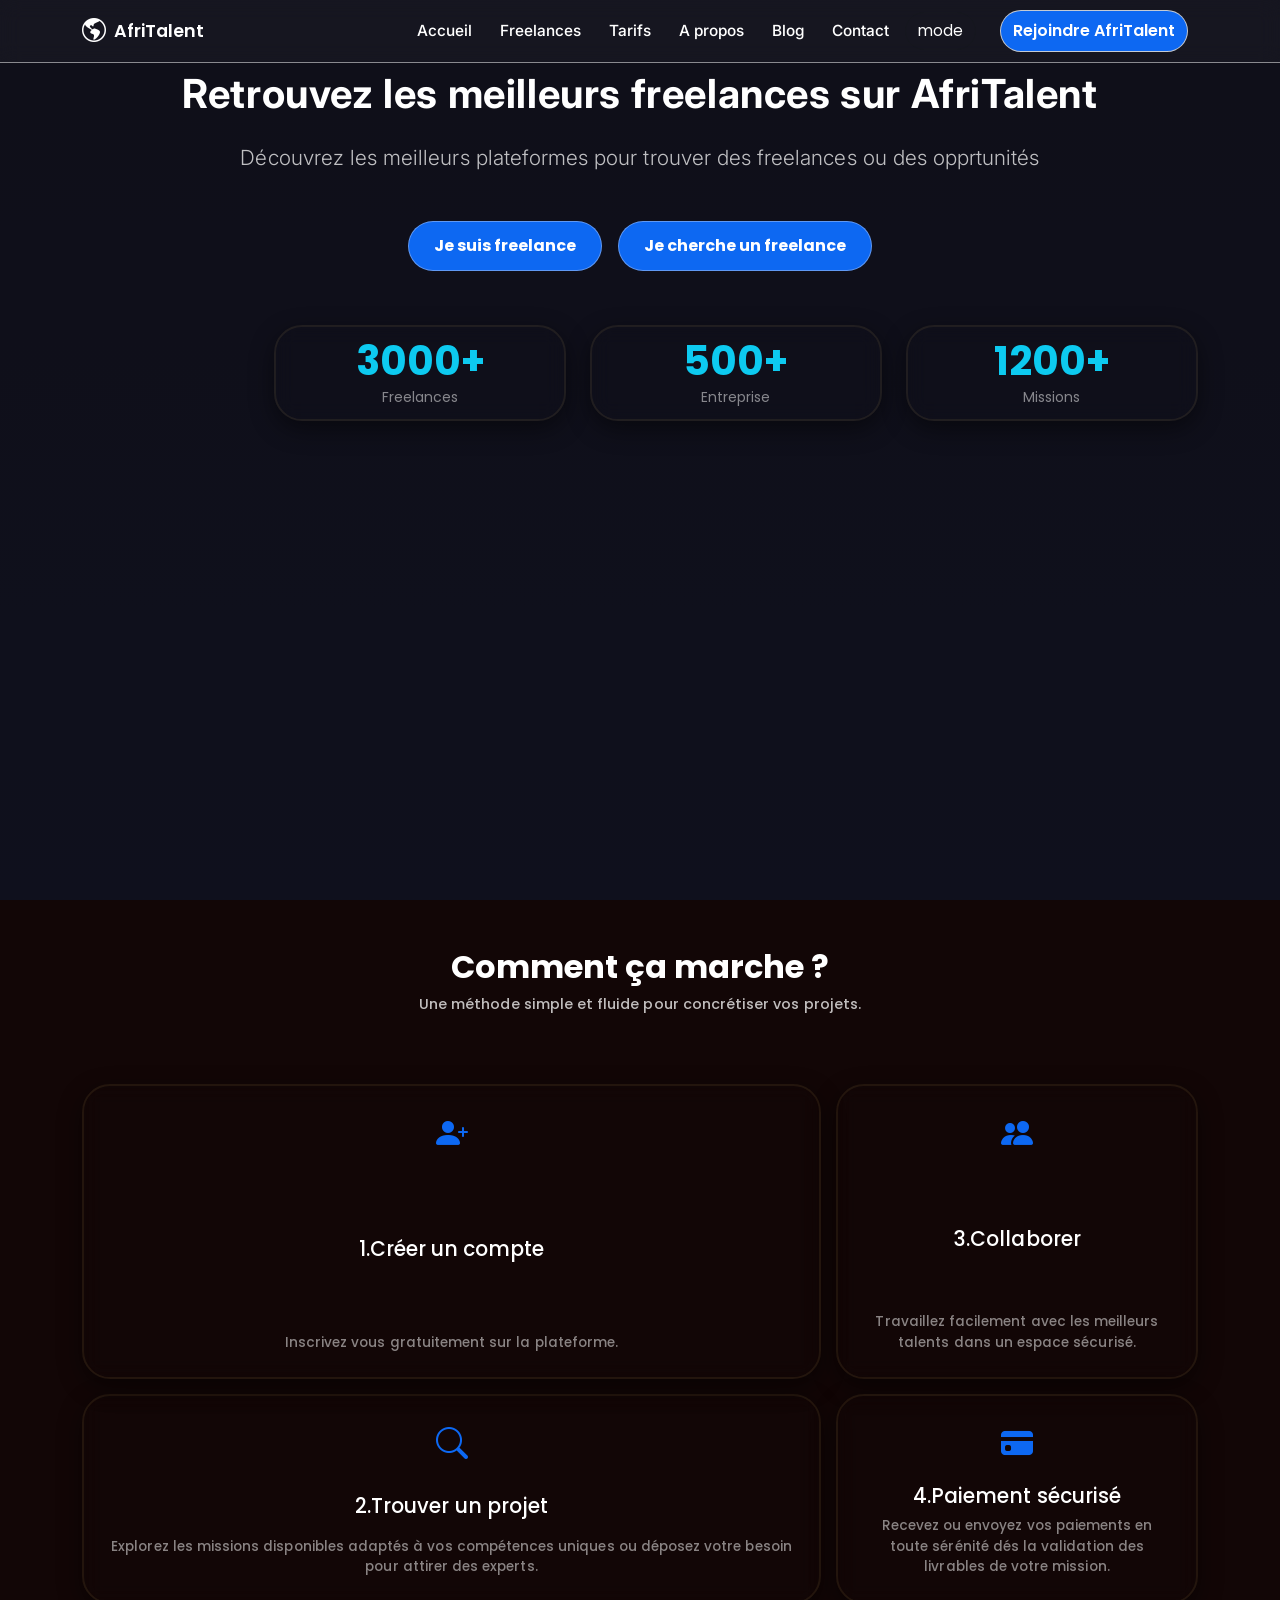
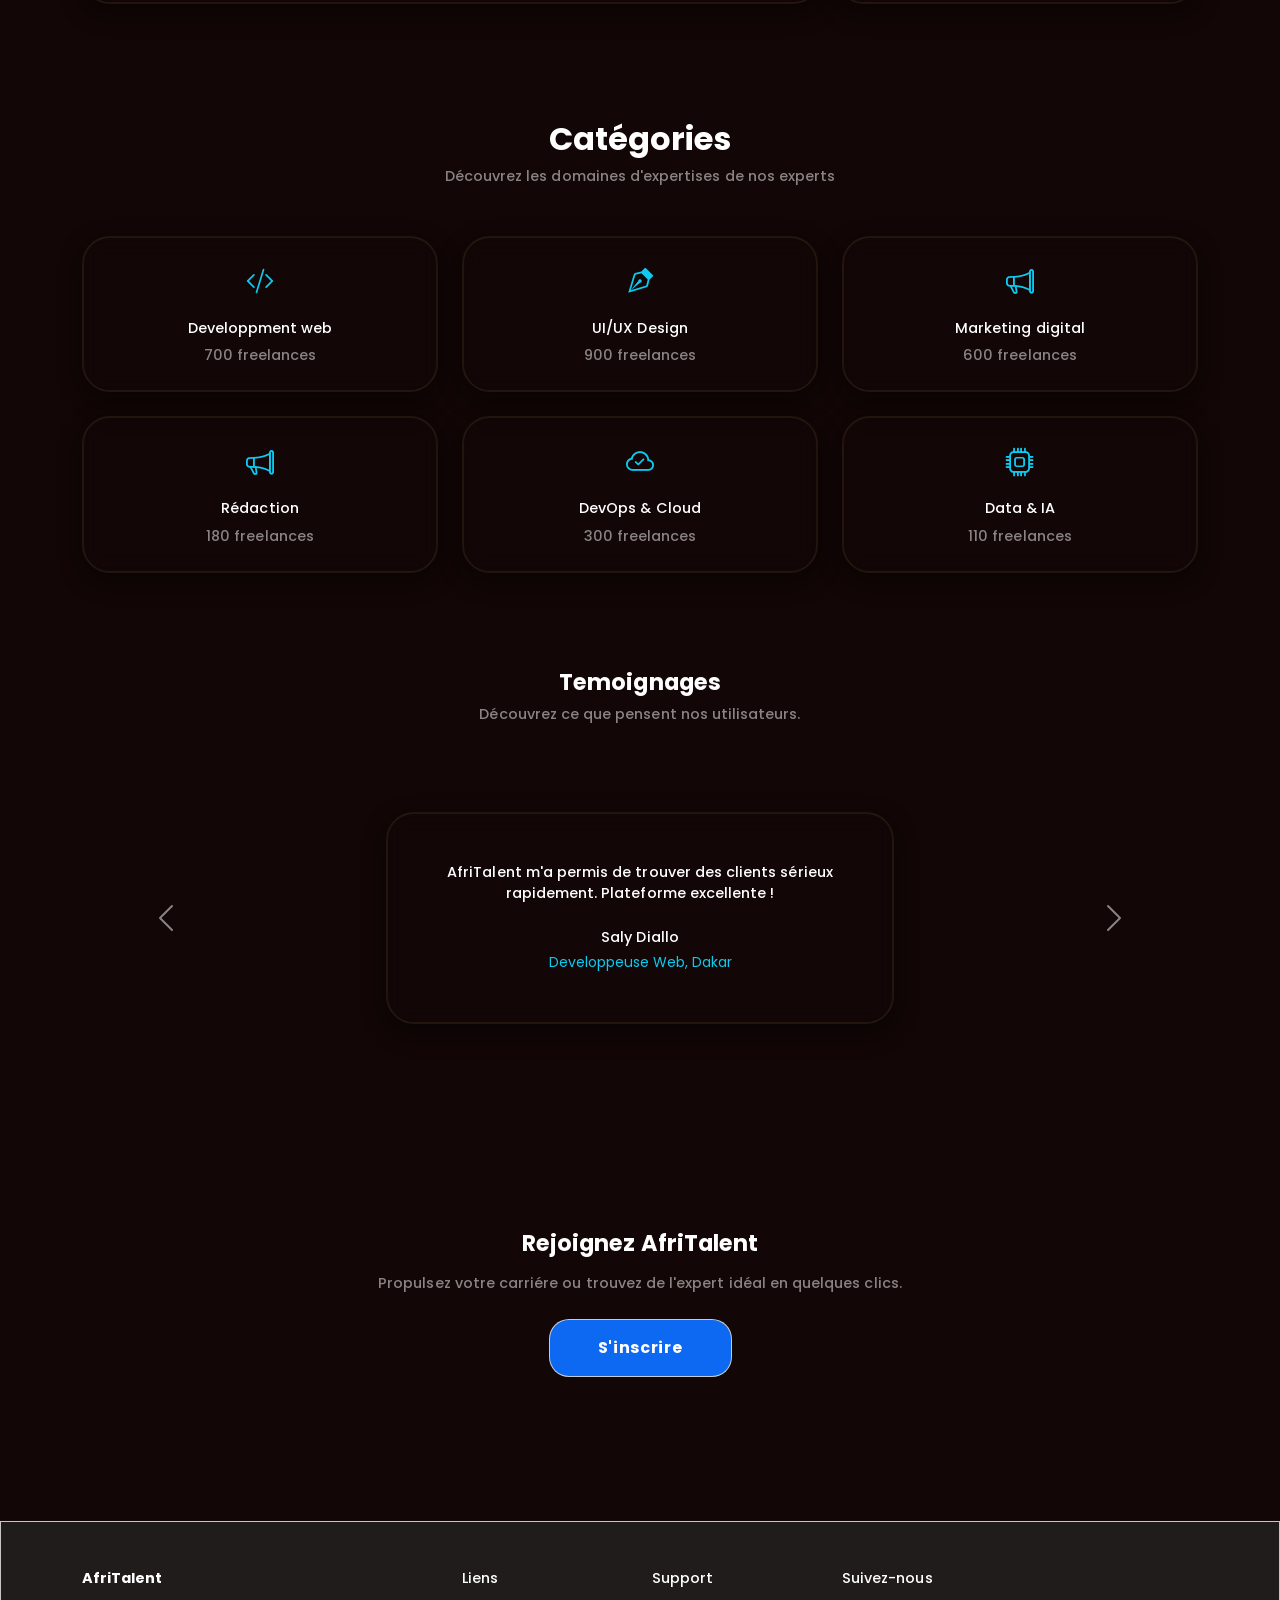
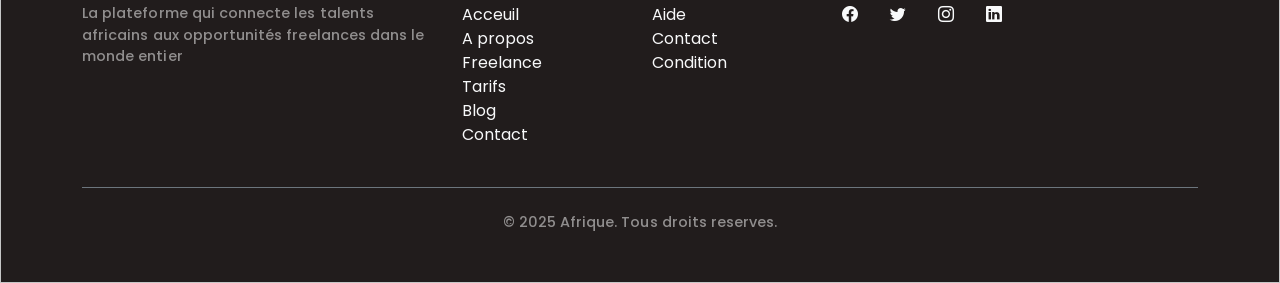
==== commit f88472a3: "Commit 6: Ajout Dark Mode, Navbar dynamique au scroll et button Back-to-top" ====
--- a/index.html
+++ b/index.html
@@ -18,7 +18,7 @@
     <nav class="navbar navbar-expand-lg navbar-dark custom-navbar fixed-top"> 
          <div class="container">    
           <a class="navbar-brand d-flex align-items-center" href="index.html">
-            <i class="bi bi-globe-americas fs-4 me-2"></i>
+            <i class="bi bi-globe-americas"></i>
             <span class="logo-text">Afri<span>Talent</span></span>
           </a>
                <button class="navbar-toggler" type="button" 
@@ -43,6 +43,7 @@
                     href="blog.html">Blog</a></li> 
                     <li class="nav-item"><a class="nav-link" 
                     href="contact.html">Contact</a></li>
+                    <button id="theme-toggle" class="btn btn-outline-secondary btn-sm mx-2">mode</button>
                     <li class="nav-item ms-lg-3"><a class="nav-btn-cta" href="contact.html">Rejoindre AfriTalent</a></li>
               </ul> 
             </div> 
--- a/css/style.css
+++ b/css/style.css
@@ -10,7 +10,7 @@
 
    --color-primary: #0d68f2;
    --color-primary-hover: #08357a;
-   --color-dark-bg: rgb(37, 18, 18);
+   --color-dark-bg: rgb(18, 6, 6);
    --color-dark-overlay: rgba(14, 22, 38, 0.4);
    --color-dark-pure: #211c1c;
    --color-text-white: #ffffff;
@@ -69,9 +69,10 @@
 }
 .nav-link{
     color: var(--color-text-white);
-    font-weight: 500;
-    font-size: 0.98rem;
-    margin-left: 18px;
+    font-weight: 520;
+    font-size: 0.96rem;
+    line-height: 1.2;
+    margin-left: 12px;
     transition: var(--transition-fst);
     font-family: var(--font-secondary);
 }
@@ -82,10 +83,11 @@
     background-color: var(--color-primary);
     color: var(--color-text-white);
     border: 1px solid rgba(211, 211, 211, 0.933);
-    padding: 8px 23px;
+    padding: 8px 12px;
     border-radius: 45px;
+    margin-right: 10px;
     text-decoration: none;
-    font-weight: 570;
+    font-weight: 520;
     transition: var(--transition-fst);
     display: inline-block;
 }
@@ -93,6 +95,11 @@
     background-color: var(--color-primary-hover);
     transform: translateY(-3px);
     color: var(--color-text-white);
+}
+.logo-text{
+   font-size: 1.1rem;
+   font-weight: 520;
+   margin-left: 8px;
 }
 .about-hero-section,
 .hero-content,
@@ -521,6 +528,7 @@
     background: rgba(254, 254, 254, 0.04);
     border: 1px solid var(--water-border);
     color: var(--color-text-white);
+    border: 1px solid rgba(211, 211, 211, 0.933);
     padding: 8px 18px;
     border-radius: 24px;
     font-size: 0.8rem;
@@ -529,7 +537,6 @@
 }
 .btn-filter:hover, .btn-filter.active{
     background-color: var(--color-primary);
-    border-color: var(--color-primary);
     color: var(--color-text-white);
 }
 .blog-card{
@@ -625,7 +632,7 @@
     color: var(--color-text-white);
 }
 .contact-info-item{
-    padding: 25px 30 rpx;
+    padding: 25px 30    px;
     margin-bottom: 20px;
     display: flex;
     flex-direction: row;
@@ -673,7 +680,7 @@
     font-size: 1.1rem;
     font-weight: 650;
     line-height: 1.5;
-   padding: 30px 60px;
+   padding: 12px 60px;
     letter-spacing: 0.6px;
 }
 .form-control{
@@ -787,6 +794,55 @@
     color: rgba(254, 254, 254, 0.03);
     margin: 0;
 }
+#theme-toggle {
+    margin-left: 15px;
+    margin-right: 15px;
+    padding: 6px 12px;
+    border-radius: 20px;
+    font-size: 0.96rem;
+    font-weight: 530px;
+    cursor: pointer;
+    border: 1px solid rgba(17, 56, 16, 0.03);
+    color: var(--color-text-white);
+    transition: all 0.3s ease;
+}
+#theme-toggle:hover{
+   background: rgba(254, 254, 254, 0.02);
+   color: var(--color-primary);
+}
+.dark-mode{
+    background-color: #0d0c23;
+    color: #ffffff;
+}
+.navbar{
+    transition: var(--transition-fst);
+}
+.navbar-nav{
+    align-items: center;
+}
+.navbar-scrolled{
+    background-color: rgb(132, 125, 88);
+    box-shadow: 0 4px 6px rgba(254, 254, 254, 0.02);
+    padding: 10px 0;
+}
+.back-to-top{
+    position: fixed;
+    bottom: 20px;
+    right: 20px;
+    display: none;
+    background-color: var(--color-primary);
+    color: var(--color-text-white);
+    border: none;
+    padding: 5px 10px;
+    border-radius: 5px;
+    cursor: pointer;
+    z-index: 1000;
+    transition: opacity 0.3s ease;
+}
+.back-to-top:hover{
+    background-color: var(--color-primary-hover);
+}
+
 @media (max-width: 992px){
     .hero-title{
         font-size: 2rem;
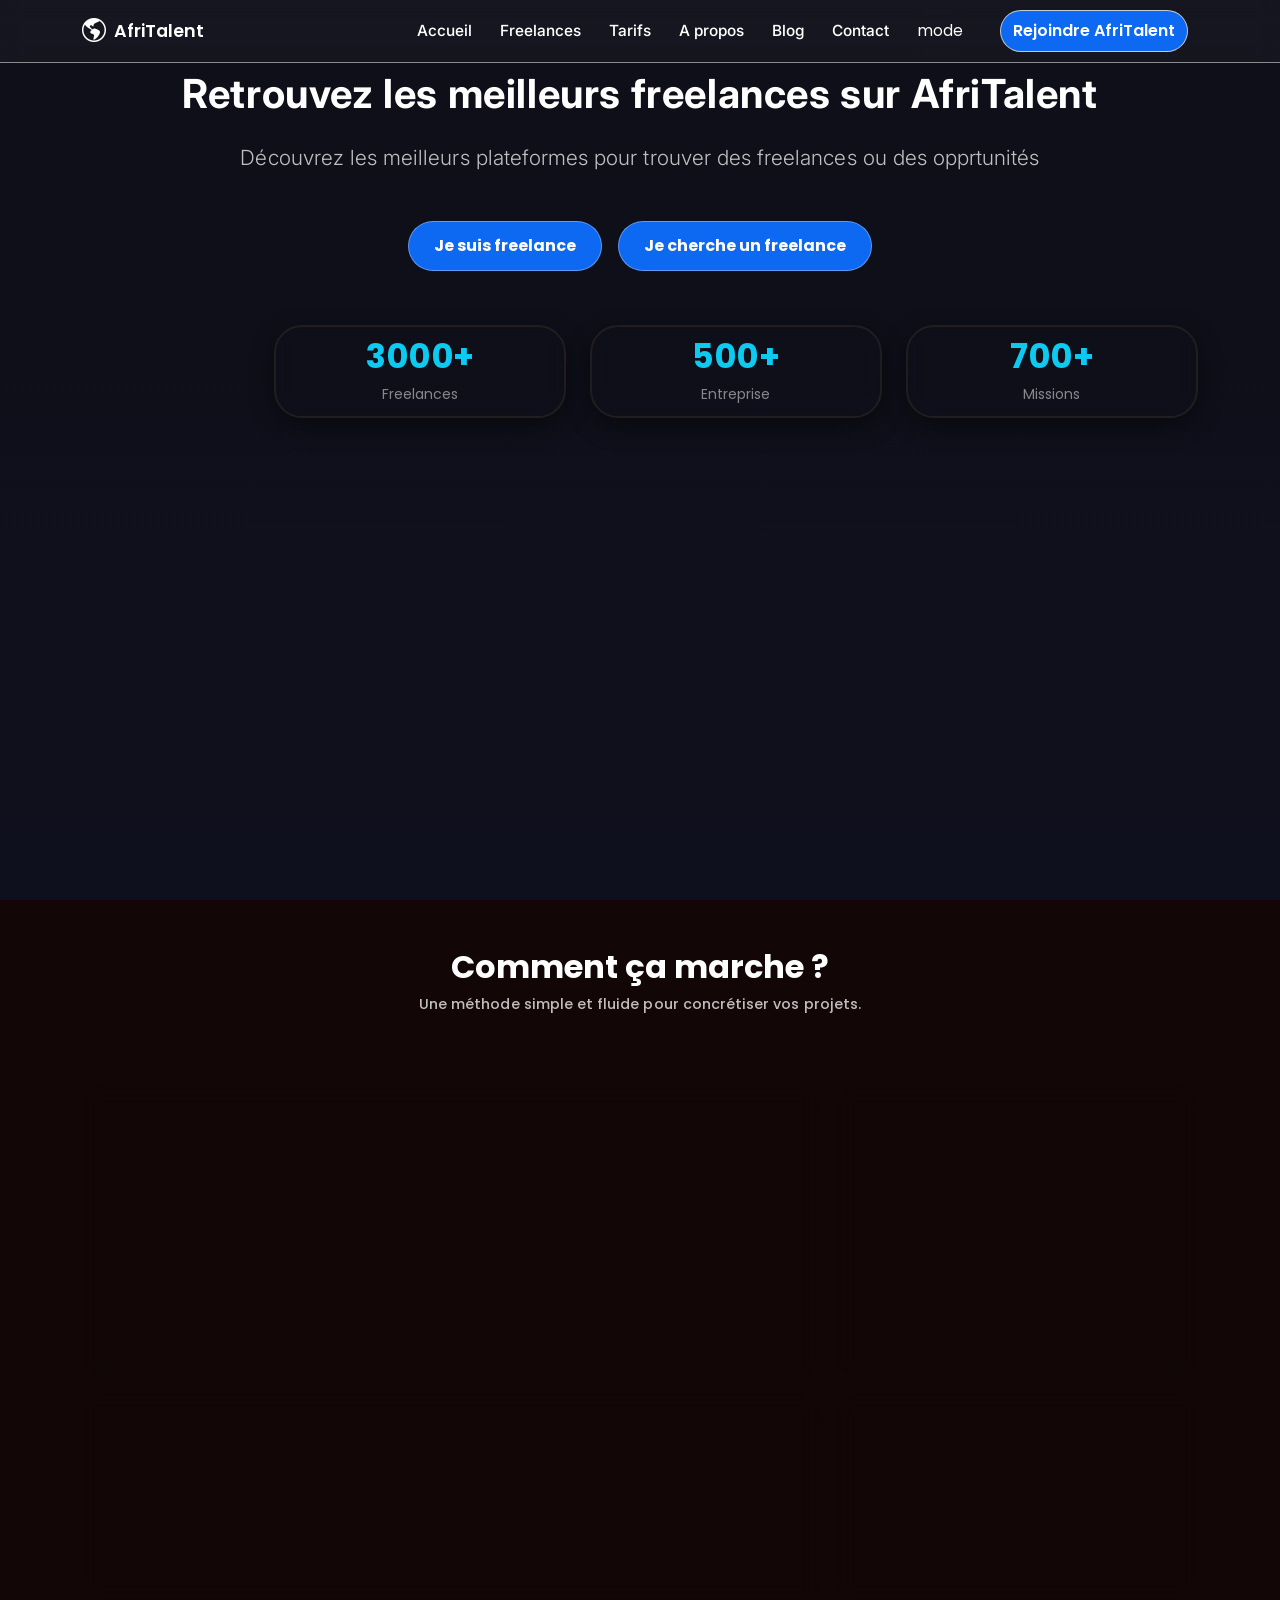
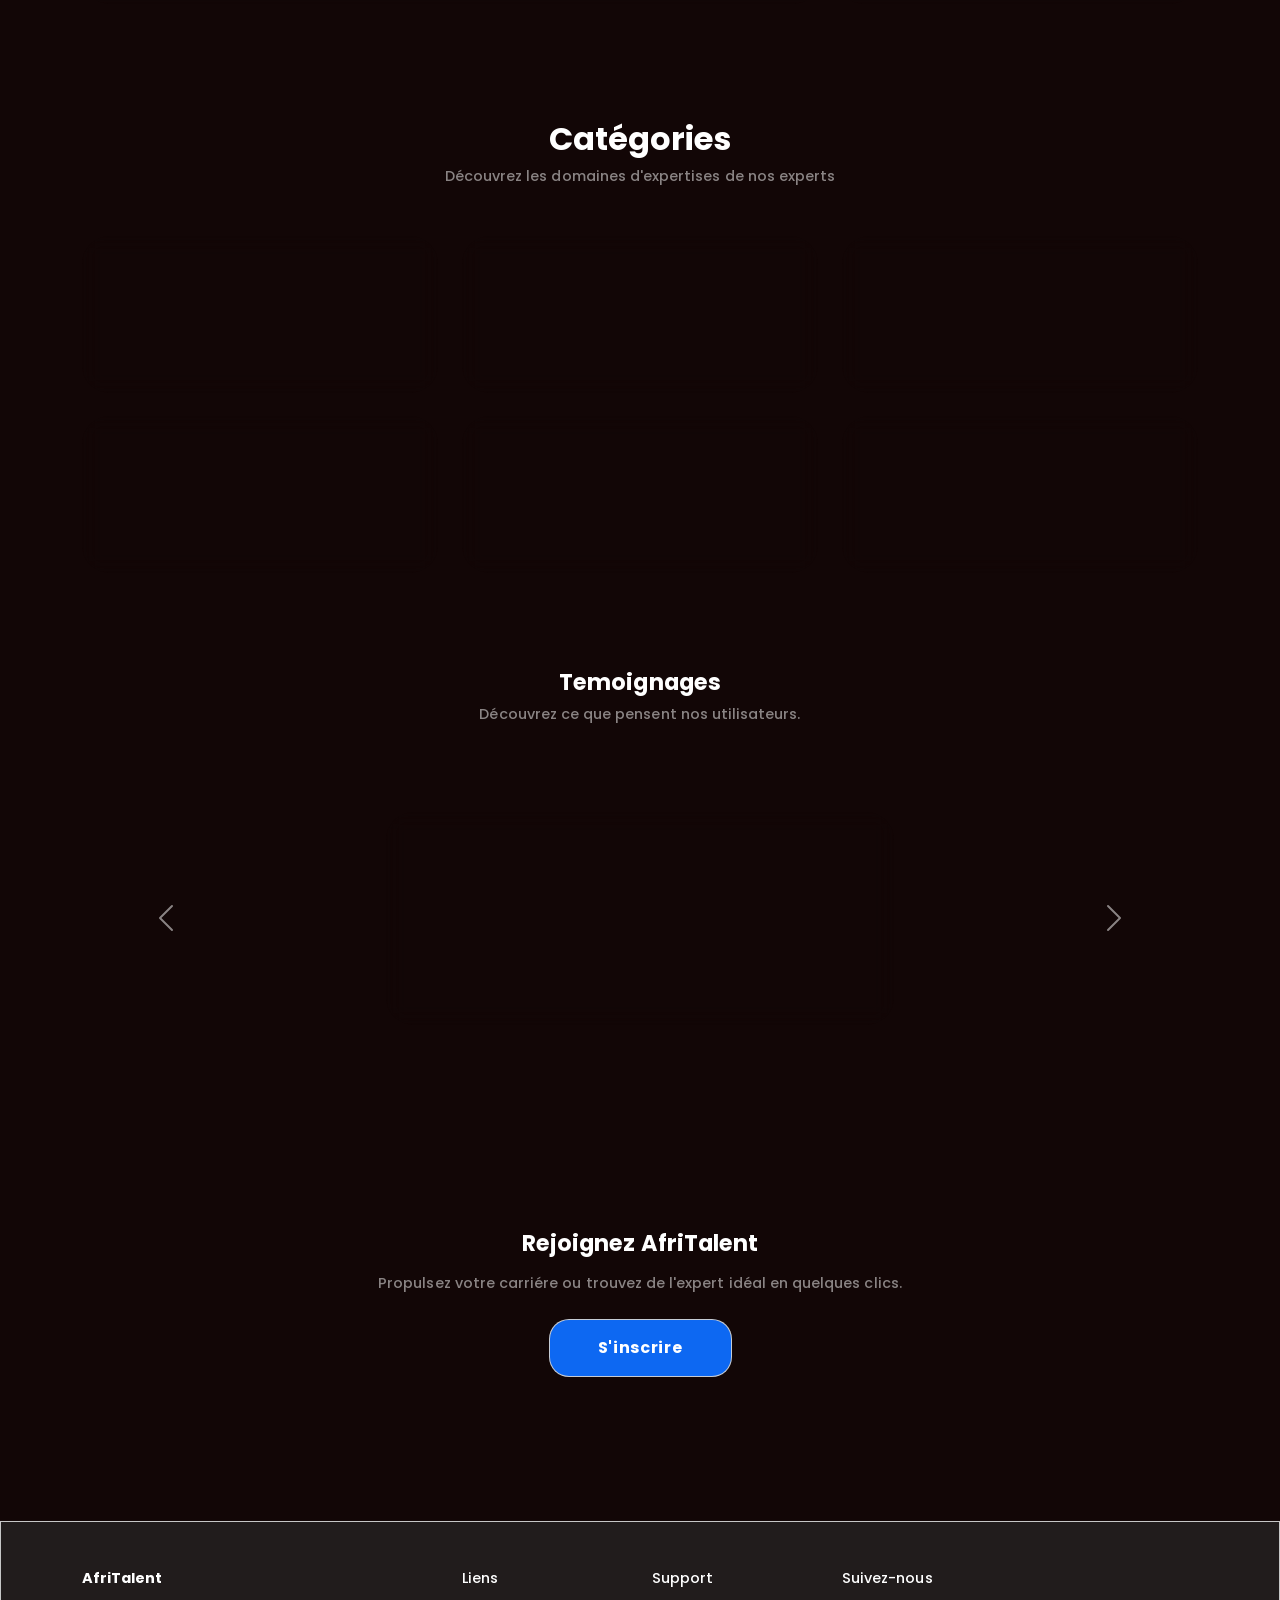
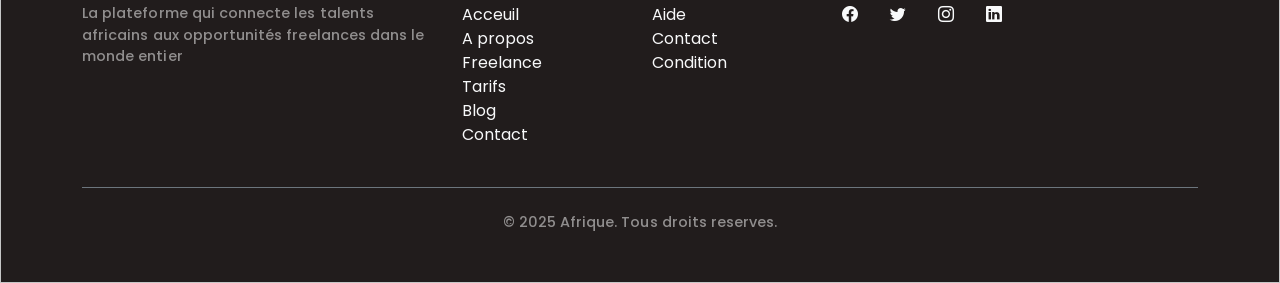
==== commit 6f522f5a: "Commit 7 - compteur statistiques corrigé et animations nettoyées" ====
--- a/index.html
+++ b/index.html
@@ -62,25 +62,25 @@
             <a href="tarifs.html" class="btn-hero-cta fw-bold">Je cherche un freelance</a>
         </div>
 
-        <div class="row g-4  justify-content-center hero-stats-row">
+        <div class="row g-4  justify-content-center hero-stats-row fade-in">
             <div class="col-6 col-md-4">
                 <div class="stat-box water-card">
-                <span class="d-block display-6 fw-bold text-info">3000+</span>
-                <small class="text-white-50 ">Freelances</small>
+                <span class="stat-number d-block display-6 fw-bold text-info" data-target="3000">0</span>
+                <small class="text-white-50">Freelances</small>
             </div>
         </div>
         
             <div class="col-6 col-md-4">
                 <div class="stat-box water-card">
-                <span class="d-block display-6 fw-bold text-info">500+</span>
-                <small class="text-white-50 ">Entreprise</small>
+                <span class="stat-number d-block display-6 fw-bold text-info" data-target="500">0</span>
+                <small class="text-white-50">Entreprise</small>
             </div>
         </div>
            
             <div class="col-12 col-md-4">
                 <div class="stat-box water-card">
-                <span class="d-block display-6 fw-bold text-info">1200+</span>
-                <small class="text-white-50 ">Missions</small>
+                <span class="stat-number d-block display-6 fw-bold text-info" data-target="700">0</span>
+                <small class="text-white-50">Missions</small>
             </div>
         </div>
       </div>
--- a/css/style.css
+++ b/css/style.css
@@ -207,7 +207,7 @@
 .stat-number{
     font-size: 2.1rem;
     font-weight: 790;
-    color: var(--color-primary);
+    color: var(--color-text-muted);
     margin-bottom: 4px;
     letter-spacing: -0.4px;
 }
@@ -219,9 +219,7 @@
     text-transform: uppercase;
     letter-spacing: 1px;
 }
-.text-info{
-    color: var(--color-primary);
-}
+
 .freelance-count{
     color: var(--color-text-white);
 }
@@ -841,6 +839,15 @@
 }
 .back-to-top:hover{
     background-color: var(--color-primary-hover);
+}
+.fade-in {
+    opacity: 1;
+    transform: none;
+    
+}
+.fade-in.visible {
+    opacity: 1;
+   
 }
 
 @media (max-width: 992px){
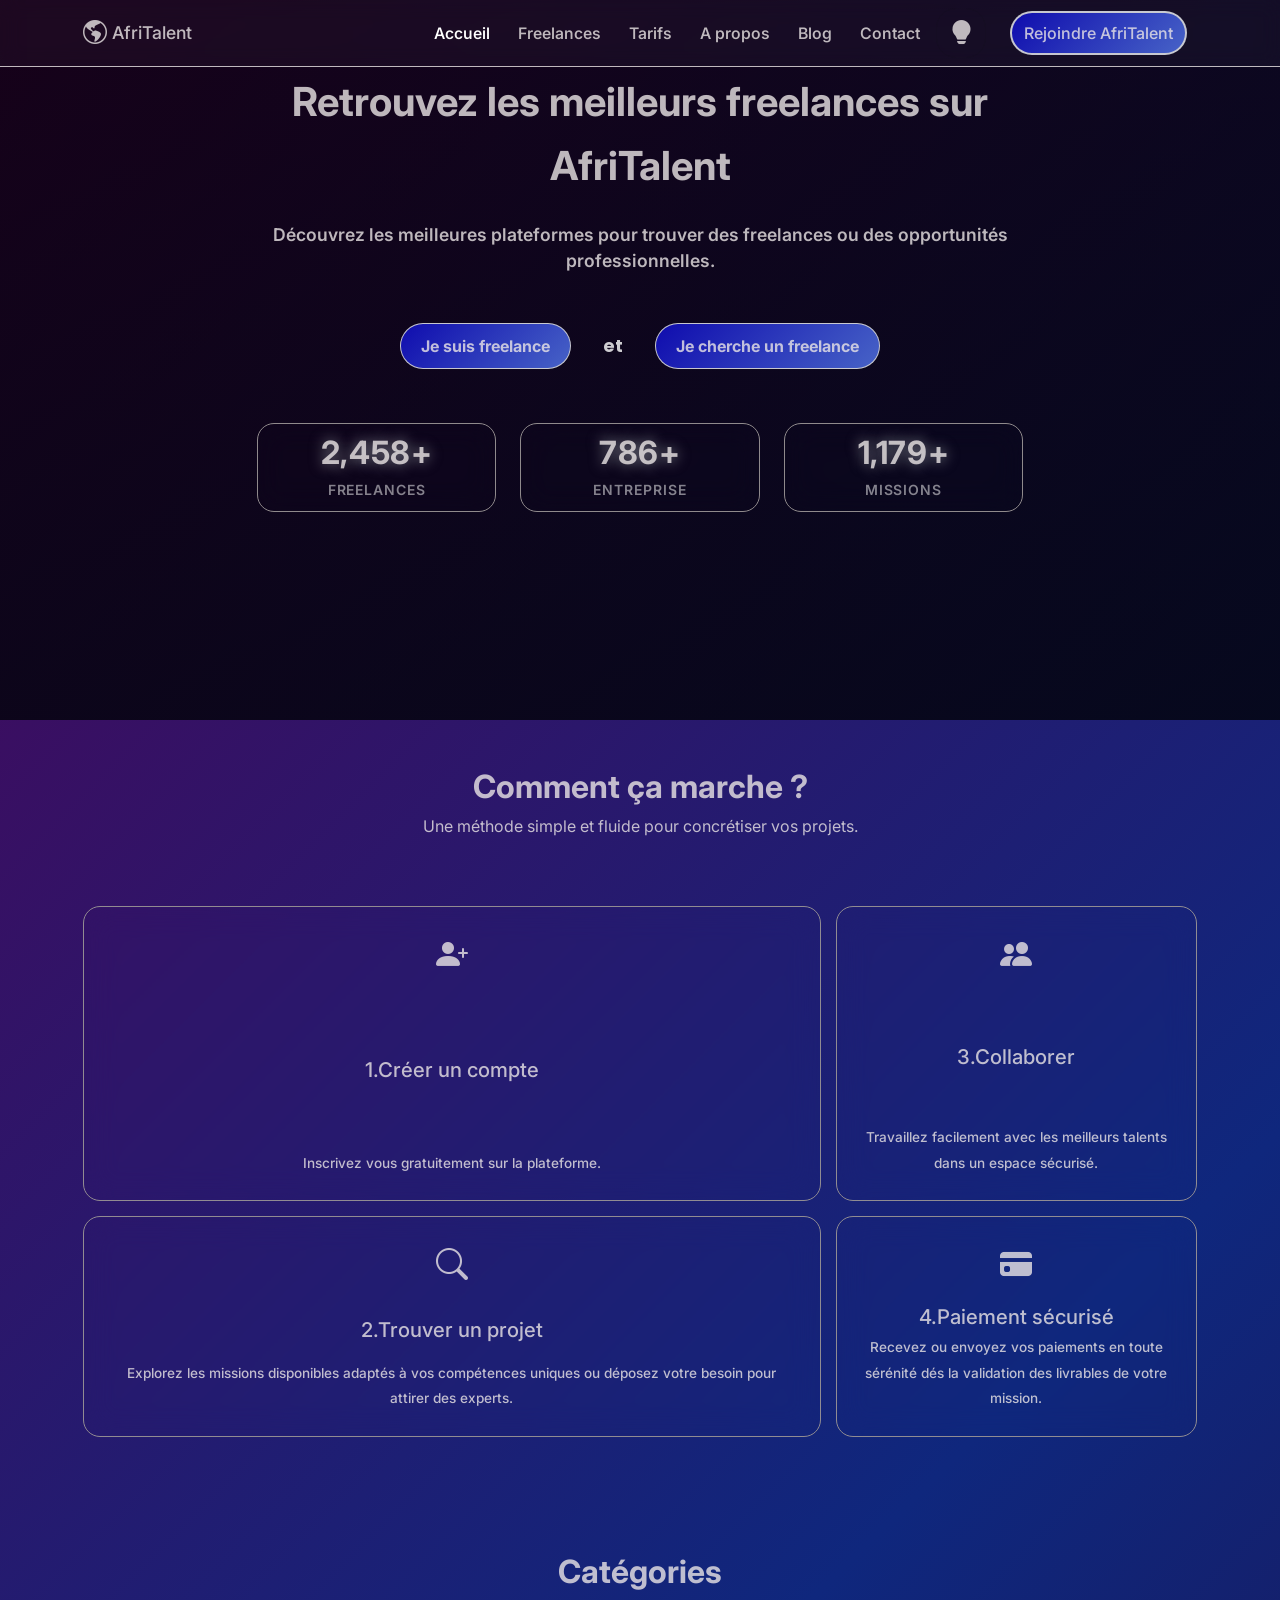
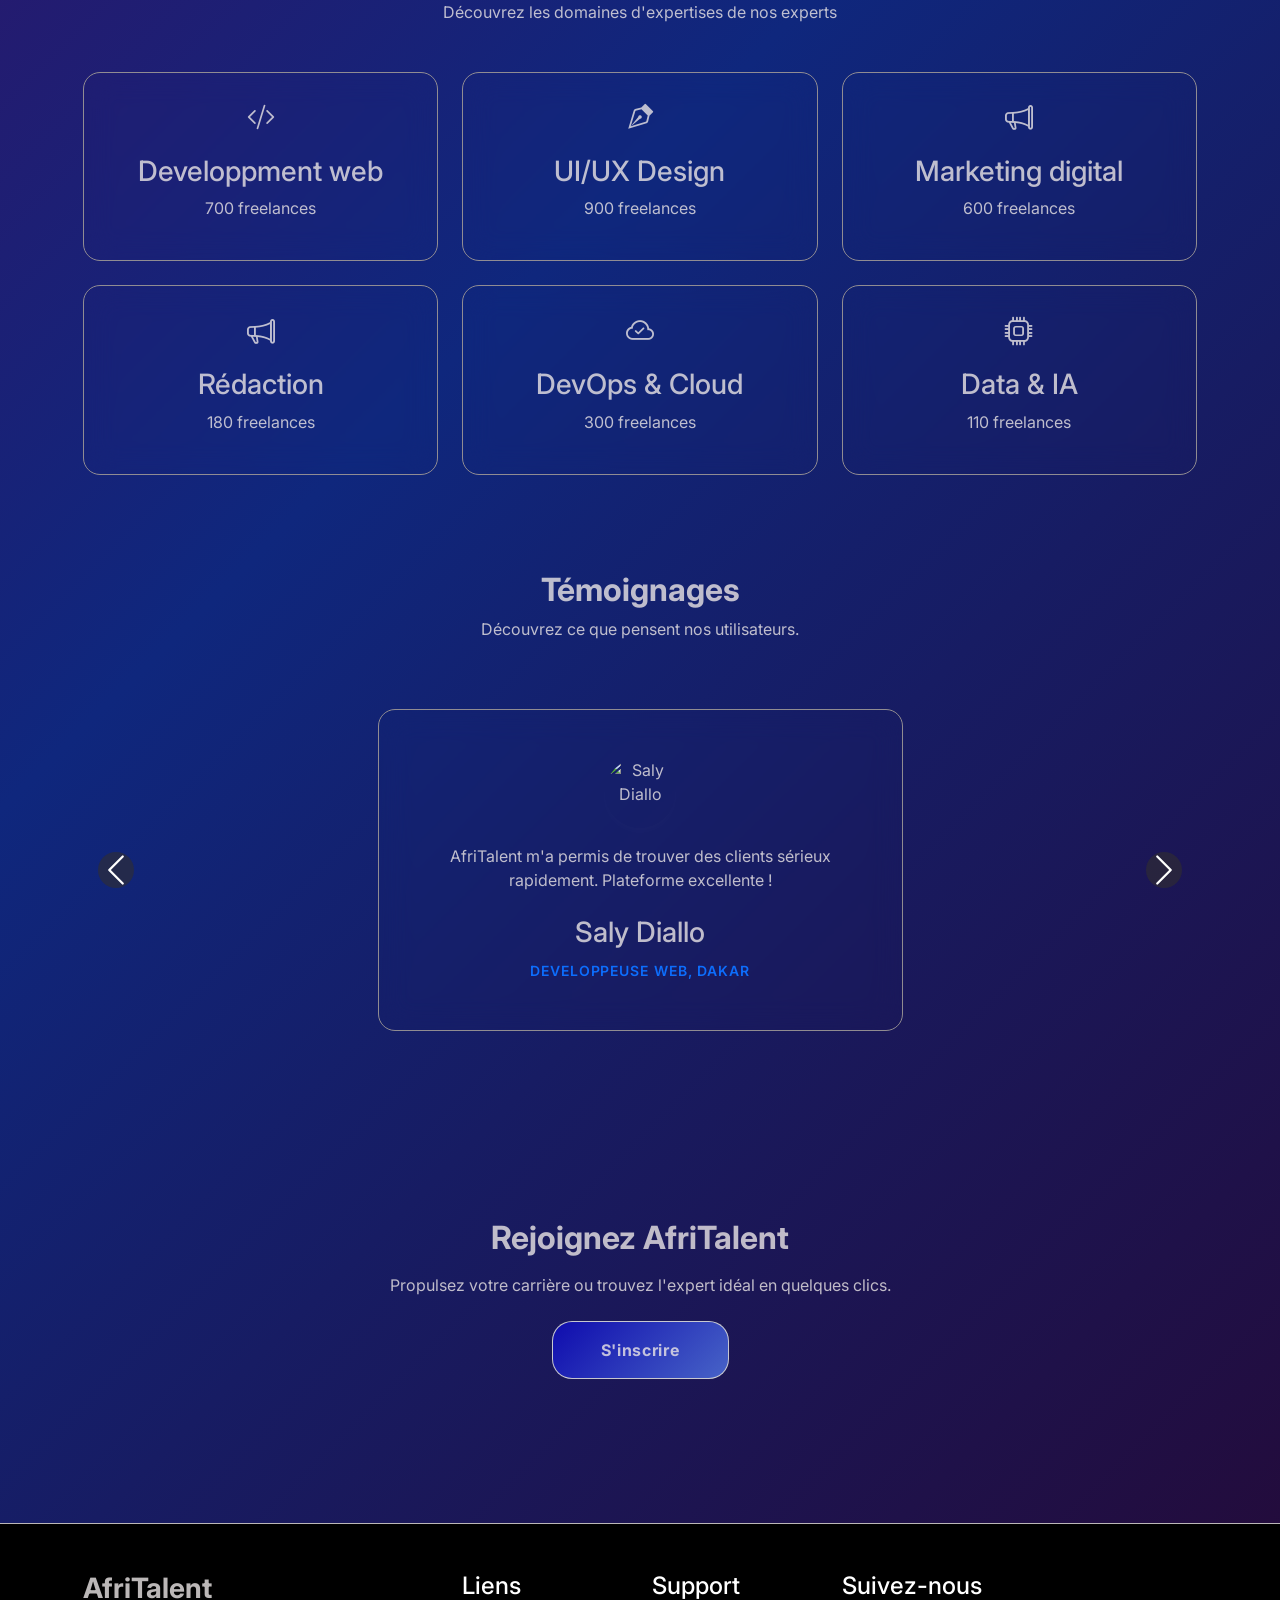
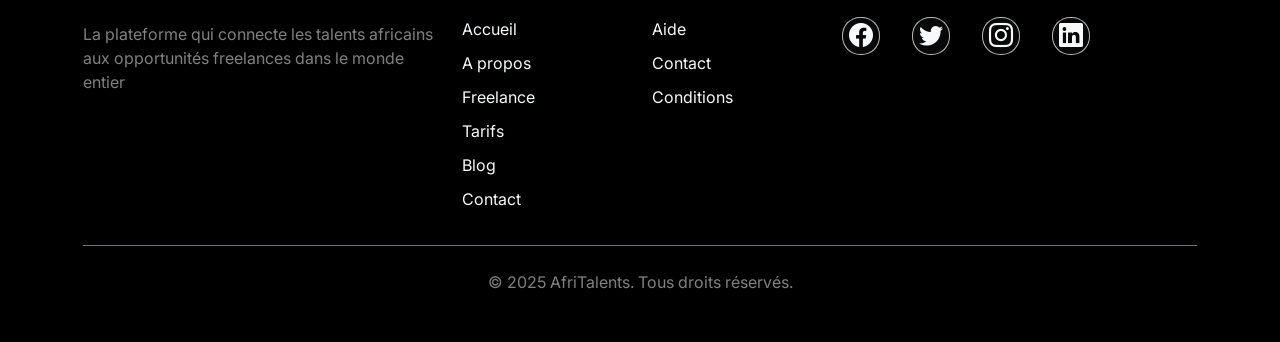
==== commit 77f1405f: "Finalisation : corrections responsive, optimisation du code et du commentaires" ====
--- a/index.html
+++ b/index.html
@@ -1,327 +1,372 @@
 <!DOCTYPE html>
-<html lang="en">
+<html lang="fr">
+
 <head>
-    <meta charset="UTF-8">
-    <meta name="viewport" content="width=device-width, initial-scale=1.0">
-    <title>Acceuil</title>
-     <link rel="stylesheet" href="https://cdn.jsdelivr.net/npm/bootstrap@5.3.0/dist/css/bootstrap.min.css">
-    <link rel="stylesheet" href="css/style.css" type="text/css">
-      <link rel="stylesheet" href="https://cdn.jsdelivr.net/npm/bootstrap-icons@1.13.1/font/bootstrap-icons.min.css">
-      <link rel="preconnect" href="https://fonts.googleapis.com">
-<link rel="preconnect" href="https://fonts.gstatic.com" crossorigin>
-<link href="https://fonts.googleapis.com/css2?family=Inter:ital,opsz,wght@0,14..32,100..900;1,14..32,100..900&display=swap" rel="stylesheet">
-<link rel="preconnect" href="https://fonts.googleapis.com">
-<link rel="preconnect" href="https://fonts.gstatic.com" crossorigin>
-<link href="https://fonts.googleapis.com/css2?family=Inter:ital,opsz,wght@0,14..32,100..900;1,14..32,100..900&family=Poppins:ital,wght@0,100;0,200;0,300;0,400;0,500;0,600;0,700;0,800;0,900;1,100;1,200;1,300;1,400;1,500;1,600;1,700;1,800;1,900&display=swap" rel="stylesheet">
+	<!-- 
+	====================================== -->
+	<!-- METHADONNEES -->
+	<!--
+	====================================== -->
+	<meta charset="UTF-8">
+	<meta name="viewport" content="width=device-width, initial-scale=1.0">
+	<title>Accueil</title>
+	<!-- 
+	====================================== -->
+	<!-- FEUILLES DE STYLE -->
+	<!--
+	====================================== -->
+	<!-- Bootstrap CSS -->
+	<link rel="stylesheet" href="https://cdn.jsdelivr.net/npm/bootstrap@5.3.0/dist/css/bootstrap.min.css">
+	<!-- Bootstrap Icons -->
+	<link rel="stylesheet" href="https://cdn.jsdelivr.net/npm/bootstrap-icons@1.13.1/font/bootstrap-icons.min.css">
+	<!-- Fichier CSS -->
+	<link rel="stylesheet" href="css/style.css" type="text/css">
+	<!-- 
+	====================================== -->
+	<!-- GOOGLE FONTS -->
+	<!--
+	====================================== -->
+	<link rel="preconnect" href="https://fonts.googleapis.com">
+	<link rel="preconnect" href="https://fonts.gstatic.com" crossorigin>
+	<link
+		href="https://fonts.googleapis.com/css2?family=Inter:ital,opsz,wght@0,14..32,100..900;1,14..32,100..900&family=Poppins:ital,wght@0,100;0,200;0,300;0,400;0,500;0,600;0,700;0,800;0,900;1,100;1,200;1,300;1,400;1,500;1,600;1,700;1,800;1,900&display=swap"
+		rel="stylesheet">
+	<link rel="preconnect" href="https://fonts.googleapis.com">
+	<link rel="preconnect" href="https://fonts.gstatic.com" crossorigin>
+	<link
+		href="https://fonts.googleapis.com/css2?family=Inter:ital,opsz,wght@0,14..32,100..900;1,14..32,100..900&family=Poppins:ital,wght@0,100;0,200;0,300;0,400;0,500;0,600;0,700;0,800;0,900;1,100;1,200;1,300;1,400;1,500;1,600;1,700;1,800;1,900&display=swap"
+		rel="stylesheet">
 </head>
+
 <body>
-    <nav class="navbar navbar-expand-lg navbar-dark custom-navbar fixed-top"> 
-         <div class="container">    
-          <a class="navbar-brand d-flex align-items-center" href="index.html">
-            <i class="bi bi-globe-americas"></i>
-            <span class="logo-text">Afri<span>Talent</span></span>
-          </a>
-               <button class="navbar-toggler" type="button" 
-                  data-bs-toggle="collapse"
-                  data-bs-target="#navMenu"
-                  aria-controls="navMenu" 
-                  aria-expanded="false" 
-                  aria-label="Toggle navigation">
-                  <span class="navbar-toggler-icon"></span>
-              </button>  
-            <div class="collapse navbar-collapse" id="navMenu"> 
-                <ul class="navbar-nav ms-auto fw-bold"> 
-                    <li class="nav-item"><a class="nav-link active" 
-                    href="index.html">Accueil</a></li> 
-                    <li class="nav-item"><a class="nav-link" 
-                    href="freelances.html">Freelances</a></li> 
-                    <li class="nav-item"><a class="nav-link" 
-                    href="tarifs.html">Tarifs</a></li> 
-                    <li class="nav-item"><a class="nav-link" href="about.html">A 
-                    propos</a></li> 
-                    <li class="nav-item"><a class="nav-link" 
-                    href="blog.html">Blog</a></li> 
-                    <li class="nav-item"><a class="nav-link" 
-                    href="contact.html">Contact</a></li>
-                    <button id="theme-toggle" class="btn btn-outline-secondary btn-sm mx-2">mode</button>
-                    <li class="nav-item ms-lg-3"><a class="nav-btn-cta" href="contact.html">Rejoindre AfriTalent</a></li>
-              </ul> 
-            </div> 
-         </div> 
-    </nav> 
-<!-- Contenu principal --> 
+	<!-- 
+====================================== -->
+	<!-- BARRE DE NAVIGATION -->
+	<!--
+ ====================================== -->
+	<nav class="navbar navbar-expand-lg navbar-dark custom-navbar fixed-top">
+		<div class="container">
+			<!-- Logo -->
+			<a class="navbar-brand d-flex align-items-center" href="index.html">
+				<i class="bi bi-globe-americas"></i>
+				<span class="logo-text">Afri<span>Talent</span></span>
+			</a>
+			<!-- Bouton menu mobile -->
+			<button class="navbar-toggler" type="button" data-bs-toggle="collapse" data-bs-target="#navMenu"
+				aria-controls="navMenu" aria-expanded="false" aria-label="Toggle navigation">
+				<span class="navbar-toggler-icon"></span>
+			</button>
+			<!-- Bouton menu principale -->
+			<div class="collapse navbar-collapse" id="navMenu">
+				<ul class="navbar-nav ms-auto fw-bold">
+					<!-- Liens de navigation -->
+					<li class="nav-item"><a class="nav-link active" href="index.html">Accueil</a></li>
+					<li class="nav-item"><a class="nav-link" href="freelances.html">Freelances</a></li>
+					<li class="nav-item"><a class="nav-link" href="tarifs.html">Tarifs</a></li>
+					<li class="nav-item"><a class="nav-link" href="about.html">A
+							propos</a></li>
+					<li class="nav-item"><a class="nav-link" href="blog.html">Blog</a></li>
+					<li class="nav-item"><a class="nav-link" href="contact.html">Contact</a></li>
+					<!-- Bouton théme -->
+					<li class="nav-item"><button id="theme-toggle" class="btn btn-outline-secondary btn-sm mx-2"><i
+								class="bi bi-lightbulb-fill fs-4"></i></button></li>
+					<li class="nav-item ms-lg-3"><a class="nav-btn-cta" href="contact.html">Rejoindre AfriTalent</a>
+					</li>
+				</ul>
+			</div>
+		</div>
+	</nav>
+	<!-- 
+====================================== -->
+	<!-- CONTENU PRINCIPAL -->
+	<!--
+====================================== -->
 <main>
-    <section class="hero-section">
-    <div class="hero-overlay">
-        <div class="container hero-content-container">
-            <div class="hero-content">
-        <h1 class="hero-title fw-bold mb-4">Retrouvez les meilleurs freelances sur AfriTalent </h1>
-        <p class="hero-description lead mb-5">Découvrez les meilleurs plateformes pour trouver des freelances ou des opprtunités</p>
-        <div class="hero-btns d-flex flex-column flex-sm-row justify-content-center gap-3">
-            <a href="freelances.html" class="btn-hero-cta fw-bold">Je suis freelance</a>
-            <a href="tarifs.html" class="btn-hero-cta fw-bold">Je cherche un freelance</a>
-        </div>
-
-        <div class="row g-4  justify-content-center hero-stats-row fade-in">
-            <div class="col-6 col-md-4">
-                <div class="stat-box water-card">
-                <span class="stat-number d-block display-6 fw-bold text-info" data-target="3000">0</span>
-                <small class="text-white-50">Freelances</small>
-            </div>
-        </div>
-        
-            <div class="col-6 col-md-4">
-                <div class="stat-box water-card">
-                <span class="stat-number d-block display-6 fw-bold text-info" data-target="500">0</span>
-                <small class="text-white-50">Entreprise</small>
-            </div>
-        </div>
-           
-            <div class="col-12 col-md-4">
-                <div class="stat-box water-card">
-                <span class="stat-number d-block display-6 fw-bold text-info" data-target="700">0</span>
-                <small class="text-white-50">Missions</small>
-            </div>
-        </div>
-      </div>
-    </div>
+<!-- 
+====================================== -->
+<!-- SECTION HERO -->
+<!--
+====================================== -->
+<section class="hero-section">
+			<div class="hero-overlay">
+				<div class="container hero-content-container">
+					<div class="hero-content">
+						<!-- Titre -->
+						<h1 class="hero-title fw-bold mb-4">Retrouvez les meilleurs freelances sur AfriTalent </h1>
+						<!-- Description -->
+						<p class="hero-description lead mb-5">Découvrez les meilleures plateformes pour trouver des
+							freelances ou des opportunités professionnelles.</p>
+						<!-- Boutons -->
+						<div class="hero-btns d-flex flex-column flex-sm-row justify-content-center gap-3">
+							<a href="freelances.html" class="btn-hero-cta fw-bold">Je suis freelance</a>
+							<span
+								class=" hero-btn-separator px-3 text-white align-items-center d-flex fw-bold">et</span>
+							<a href="tarifs.html" class="btn-hero-cta fw-bold">Je cherche un freelance</a>
+						</div>
+						<!-- Statistiques -->
+						<div class="row g-4  justify-content-center hero-stats-row">
+							<div class="col-6 col-md-4">
+								<div class="stat-box water-card">
+									<span class="stat-number d-block display-6 fw-bold" data-target="2500">0</span>
+									<small class="text-white-50">Freelances</small>
+								</div>
+							</div>
+
+							<div class="col-6 col-md-4">
+								<div class="stat-box water-card">
+									<span class="stat-number d-block display-6 fw-bold" data-target="800">0</span>
+									<small class="text-white-50">Entreprise</small>
+								</div>
+							</div>
+
+							<div class="col-12 col-md-4">
+								<div class="stat-box water-card">
+									<span class="stat-number d-block display-6 fw-bold" data-target="1200">0</span>
+									<small class="text-white-50">Missions</small>
+							</div>
+						</div>
+					</div>
+			  </div>
+		 </div>
+	 </div>
 </section>
-
-<section class="container py-5">
-    <div class="text-center mb-5">
-    <h2 class="h2 fw-bold text-white">Comment ça marche ?</h2>
-    <p>Une méthode simple et fluide pour concrétiser vos projets.</p>
-    </div>
-        <div class="bento-grid">
-             <div class="bento-card water-card">
-                <div class="bento-icon mb-3"><i class="bi bi-search fs-2"></i></div>
-            <h3 class=" text-white mb-2">2.Trouver un projet</h3>
-            <p class="text-white-50 mb-0">Explorez les missions disponibles adaptés à vos compétences uniques ou déposez votre besoin pour attirer des experts.</p>
-        </div>
-            <div class="bento-card water-card">
-                <div class="bento-icon mb-3"><i class="bi bi-people-fill fs-2"></i></div>
-            <h3 class=" text-white mb-2">3.Collaborer</h3>
-            <p class="text-white-50 mb-0">Travaillez facilement avec les meilleurs talents dans un espace sécurisé.</p>
-        </div>
-        <div class="bento-card water-card">
-                <div class="bento-icon mb-3"><i class="bi bi-credit-card-fill fs-2"></i></div>
-            <h3 class=" text-white mb-2">4.Paiement sécurisé</h3>
-            <p class="text-white-50 mb-0">Recevez ou envoyez vos paiements en toute sérénité dés la validation des livrables de votre mission.</p>
-            </div>
-        <div class="bento-card water-card">
-                <div class="bento-icon mb-3"><i class="bi bi-person-plus-fill fs-2"></i></div>
-            <h3 class=" text-white mb-2">1.Créer un compte</h3>
-            <p class="text-white-50 mb-0">Inscrivez vous gratuitement sur la plateforme.</p>
-        </div>
-</section>
-
-<section class="container py-5">
-    <div class="text-center mb-5">
-    <h2 class="h2 text-white fw-bold">Catégories</h2>
-    <p class="text-white-50">Découvrez les domaines d'expertises de nos experts</p>
-    </div>
-    <div class="row g-4">
-        <div class="col-12 col-md-6 col-lg-4">
-            <div class="water-card p-4 text-center service-card">
-            <div class="service-icon mb-3"><i class="bi bi-code-slash text-info fs-3"></i></div>
-                <h4 class="text-white mb-2">Developpment web</h4>
-                <p class="text-white-50 mb-0">700 freelances</p>
-            </div>
-        </div>
-
-        <div class="col-12 col-md-6 col-lg-4">
-            <div class="water-card p-4 text-center service-card">
-            <div class="service-icon mb-3"><i class="bi bi-vector-pen text-info fs-3"></i></div>
-                <h4 class="text-white mb-2">UI/UX Design</h4>
-                <p class="text-white-50 mb-0">900 freelances</p>
-            </div>
-        </div>
-
-        <div class="col-12 col-md-6 col-lg-4">
-            <div class="water-card p-4 text-center service-card">
-            <div class="service-icon mb-3"><i class="bi bi-megaphone text-info fs-3"></i></div>
-                <h4 class="text-white mb-2">Marketing digital</h4>
-                <p class="text-white-50 mb-0">600 freelances</p>
-            </div>  
-        </div>
-
-        <div class="col-12 col-md-6 col-lg-4">
-            <div class="water-card p-4 text-center service-card">
-            <div class="service-icon mb-3"><i class="bi bi-megaphone text-info fs-3"></i></div>
-                <h4 class="text-white mb-2">Rédaction</h4>
-                <p class="text-white-50 mb-0">180 freelances</p>
-            </div>  
-        </div>
-        
-        <div class="col-12 col-md-6 col-lg-4">
-            <div class="water-card p-4 text-center service-card">
-            <div class="service-icon mb-3"><i class="bi bi-cloud-check text-info fs-3"></i></div>
-                <h4 class="text-white mb-2">DevOps & Cloud</h4>
-                <p class="text-white-50 mb-0">300 freelances</p>
-            </div>
-        </div>
-
-       <div class="col-12 col-md-6 col-lg-4">
-            <div class="water-card p-4 text-center service-card">
-            <div class="service-icon mb-3"><i class="bi bi-cpu text-info fs-3"></i></div>
-                <h4 class="text-white mb-2">Data & IA</h4>
-                <p class="text-white-50 mb-0">110 freelances</p>
-            </div>
-        </div>
-     </div>
-</section>
-
-<section class="container py-5">
-    <div class="text-center mb-5">
-        <h2 class=" fw-bold text-white">Temoignages</h2>
-        <p class="text-white-50">Découvrez ce que pensent nos utilisateurs.</p>
-    </div>
-
-    <div id="africarousel" class="carousel  slide" data-bs-ride="carousel">
-               <div class="carousel-inner">
-                <div class="carousel-item active">
-                    <div class="row justify-content-center">
-                        <div class="col-12 col-md-8 col-lg-6">
-                            <div class="water-card p-5 text-center">
-                            <p class=" text-white mb-4">AfriTalent m'a permis de trouver des clients sérieux
-                            rapidement. Plateforme excellente !
-                        </p>
-                        <h5 class="text-white mb-1">Saly Diallo</h5>
-                        <small class="text-info">Developpeuse Web, Dakar</small>
-                    </div>
-                  </div>
-                </div>
-             </div>
-
-                <div class="carousel-item">
-                    <div class="row justify-content-center">
-                        <div class="col-12 col-md-8 col-lg-6">
-                            <div class="water-card p-5 text-center position relative">
-                            <p class=" text-white mb-4">J'ai trouvé un excellent désigner en moins de 24h pour restructurer notre marque. Je vous recommande vivement AfriTalent
-                        <h5 class="text-white mb-1">Salif Dia</h5>
-                        <small class="text-info">CEO Tech, Abidjan</small>
-                    </div>
-                  </div>
-                </div>
-             </div>
-           </div>
-             <button class="carousel-control-prev" type="button" data-bs-target="#africarousel" data-bs-slide="prev">
-                <span class="carousel-control-prev-icon" aria-hidden="true"></span>
-                <span class="visually-hidden">Suivant</span>
-            </button>
-
-             <button class="carousel-control-next" type="button" data-bs-target="#africarousel" data-bs-slide="next">
-                <span class="carousel-control-next-icon" aria-hidden="true"></span>
-                <span class="visually-hidden">Suivant</span>
-            </button>
-            </div>
-</section>
-<section class=" container text-center py-5 my-4">
-    <div class=" p-5 max-width-cta mx-auto">
-        <h2 class=" fw-bold text-white mb-3">Rejoignez AfriTalent</h2>
-        <p class="text-white-50 mb-4">Propulsez votre carriére ou trouvez de l'expert idéal en quelques clics.</p>
-    <a href="contact.html" class="btn btn-submit-water  py-3 px-5 fw-bold">S'inscrire</a>
-    </div>
-</section>
-</main>
-
-<!-- Pied de page --> 
-<footer class="custom-footer mt-5 py-5"> 
-   <div class="container">
-    <div class="row g-4">
-        <div class="col-12 col-md-6 col-lg-4">
-            <h5 class="text-white fw-bold mb-3">AfriTalent</h5>
-            <p class="text-white-50">La plateforme qui connecte les talents africains aux 
-                opportunités freelances dans le monde entier
-            </p>
-        </div>
-        <div class="col-6 col-md-3 col-lg-2">
-            <h5 class="text-white mb-3">Liens</h5>
-            <ul class="list-unstyled footer-links">
-               <li><a href="index.html" class="text-light text-decoration-none">Acceuil</a></li>
-               <li><a href="about.html" class="text-light text-decoration-none">A propos</a></li>
-               <li><a href="freelances.html" class="text-light text-decoration-none">Freelance</a></li>
-               <li><a href="tarifs.html" class="text-light text-decoration-none">Tarifs</a></li>
-               <li><a href="blog.html" class="text-light text-decoration-none">Blog</a></li>
-               <li><a href="contact.html" class="text-light text-decoration-none">Contact</a></li>
-            </ul>
-        </div>
-       <div class="col-6 col-md-3 col-lg-2">
-        <h6 class="text-white mb-3">Support</h6>
-        <ul class="list-unstyled footer-links">
-            <li><a href="" class="text-light text-decoration-none">Aide</a></li>
-            <li><a href="contact.html" class="text-light text-decoration-none">Contact</a></li>
-            <li><a href="" class="text-light text-decoration-none">Condition</a></li>
-        </ul>
-       </div>
-
-       <div class="col-12 col-md-12 col-lg-4">
-        <h6 class="text-white mb-3">Suivez-nous</h6>
-        <div class="d-flex gap-3 socials-icons">
-            <a href="" class="text-light me-3"><i class="bi bi-facebook"></i></a>
-            <a href="" class="text-light me-3"><i class="bi bi-twitter"></i></a>
-            <a href="" class="text-light me-3"><i class="bi bi-instagram"></i></a>
-           <a href="" class="text-light me-3"><i class="bi bi-linkedin"></i></a>
-        </div>
-       </div>
-      </div>
-      <div class="border-top border-secondary mt-4 pt-4 text-center">
-        <p class="text-white-50 mb-0">&copy; 2025 Afrique. Tous droits reserves.</p>
-    </div>
-</div>
-</footer> 
-
-        
-<script 
-src="https://cdn.jsdelivr.net/npm/bootstrap@5.3.0/dist/js/bootstrap.bundle.min.js"
-></script> 
-
-<script src="js/main.js"></script>
-
+		<!-- 
+====================================== -->
+		<!-- COMMENT ÇA MARCHE -->
+		<!--
+====================================== -->
+		<section class="container py-5">
+			<div class="text-center mb-5">
+				<h2 class="h2 fw-bold">Comment ça marche ?</h2>
+				<p>Une méthode simple et fluide pour concrétiser vos projets.</p>
+			</div>
+			<div class="bento-grid">
+				<div class="bento-card water-card">
+					<div class="bento-icon mb-3"><i class="bi bi-search fs-2"></i></div>
+					<h3>2.Trouver un projet</h3>
+					<p class="bento-card-desc">Explorez les missions disponibles adaptés à vos compétences uniques ou
+						déposez votre besoin pour attirer des experts.</p>
+				</div>
+				<div class="bento-card water-card">
+					<div class="bento-icon mb-3"><i class="bi bi-people-fill fs-2"></i></div>
+					<h3>3.Collaborer</h3>
+					<p class="bento-card-desc">Travaillez facilement avec les meilleurs talents dans un espace sécurisé.
+					</p>
+				</div>
+				<div class="bento-card water-card">
+					<div class="bento-icon mb-3"><i class="bi bi-credit-card-fill fs-2"></i></div>
+					<h3>4.Paiement sécurisé</h3>
+					<p class="bento-card-desc">Recevez ou envoyez vos paiements en toute sérénité dés la validation des
+						livrables de votre mission.</p>
+				</div>
+				<div class="bento-card water-card">
+					<div class="bento-icon mb-3"><i class="bi bi-person-plus-fill fs-2"></i></div>
+					<h3>1.Créer un compte</h3>
+					<p class="bento-card-desc">Inscrivez vous gratuitement sur la plateforme.</p>
+				</div>
+			</div>
+		</section>
+		<!-- 
+====================================== -->
+		<!-- CATEGORIE DE SERVICE -->
+		<!--
+====================================== -->
+		<section class="container py-5">
+			<div class="text-center mb-5">
+				<h2 class="h2 fw-bold">Catégories</h2>
+				<p>Découvrez les domaines d'expertises de nos experts</p>
+			</div>
+			<div class="row g-4">
+				<!-- Catégorie 1 -->
+				<div class="col-12 col-md-6 col-lg-4">
+					<div class="water-card p-4 text-center service-card">
+						<div class="service-icon mb-3"><i class="bi bi-code-slash service-icon fs-3"></i></div>
+						<h3>Developpment web</h3>
+						<p>700 freelances</p>
+					</div>
+				</div>
+				<!-- Catégorie 2 -->
+				<div class="col-12 col-md-6 col-lg-4">
+					<div class="water-card p-4 text-center service-card">
+						<div class="service-icon mb-3"><i class="bi bi-vector-pen service-icon fs-3"></i></div>
+						<h3>UI/UX Design</h3>
+						<p>900 freelances</p>
+					</div>
+				</div>
+				<!-- Catégorie 3 -->
+				<div class="col-12 col-md-6 col-lg-4">
+					<div class="water-card p-4 text-center service-card">
+						<div class="service-icon mb-3"><i class="bi bi-megaphone service-icon fs-3"></i></div>
+						<h3>Marketing digital</h3>
+						<p>600 freelances</p>
+					</div>
+				</div>
+				<!-- Catégorie 4 -->
+				<div class="col-12 col-md-6 col-lg-4">
+					<div class="water-card p-4 text-center service-card">
+						<div class="service-icon mb-3"><i class="bi bi-megaphone service-icon fs-3"></i></div>
+						<h3>Rédaction</h3>
+						<p>180 freelances</p>
+					</div>
+				</div>
+				<!-- Catégorie 5 -->
+				<div class="col-12 col-md-6 col-lg-4">
+					<div class="water-card p-4 text-center service-card">
+						<div class="service-icon mb-3"><i class="bi bi-cloud-check service-icon fs-3"></i></div>
+						<h3>DevOps & Cloud</h3>
+						<p>300 freelances</p>
+					</div>
+				</div>
+				<!-- Catégorie 6 -->
+				<div class="col-12 col-md-6 col-lg-4">
+					<div class="water-card p-4 text-center service-card">
+						<div class="service-icon mb-3"><i class="bi bi-cpu service-icon fs-3"></i></div>
+						<h3>Data & IA</h3>
+						<p>110 freelances</p>
+					</div>
+				</div>
+			</div>
+		</section>
+		<!-- 
+====================================== -->
+		<!-- LES TEMOIGNAGES -->
+		<!--
+====================================== -->
+		<section class="container py-5">
+			<div class="text-center mb-5">
+				<h2 class="h2 fw-bold">Témoignages</h2>
+				<p>Découvrez ce que pensent nos utilisateurs.</p>
+			</div>
+			<!-- Carousel bootstrap -->
+			<div id="africarousel" class="carousel  slide" data-bs-ride="carousel">
+				<div class="carousel-inner">
+					<div class="carousel-item active">
+						<div class="row justify-content-center">
+							<div class="col-12 col-md-8 col-lg-6">
+								<div class="water-card p-5 text-center">
+									<div class="avatar-container mb-3">
+										<img src="https://as1.ftcdn.net/v2/jpg/05/16/27/58/1000_F_516275801_f3Fsp17x6HQK0xQgDQEELoTuERO4SsWV.jpg"
+											alt="Saly Diallo">
+									</div>
+									<p class=" mb-4">AfriTalent m'a permis de trouver des clients sérieux
+										rapidement. Plateforme excellente !
+									</p>
+									<h3>Saly Diallo</h3>
+									<small class="text-primary">Developpeuse Web, Dakar</small>
+								</div>
+							</div>
+						</div>
+					</div>
+
+					<div class="carousel-item">
+						<div class="row justify-content-center">
+							<div class="col-12 col-md-8 col-lg-6">
+								<div class="water-card p-5 text-center">
+									<div class="avatar-container mb-3">
+										<img src="https://as1.ftcdn.net/v2/jpg/05/16/27/58/1000_F_516275801_f3Fsp17x6HQK0xQgDQEELoTuERO4SsWV.jpg"
+											alt="Salif Dia">
+									</div>
+									<p>J'ai trouvé un excellent désigner en moins de 24h 
+										pour restructurer notre marque.
+										Je vous recommande vivement AfriTalent.
+									</p>
+									<h3>Salif Dia</h3>
+									<small class="text-primary">CEO Tech, Abidjan</small>
+								</div>
+							</div>
+						</div>
+					</div>
+				</div>
+				<button class="carousel-control-prev" type="button" data-bs-target="#africarousel" data-bs-slide="prev">
+					<span class="carousel-control-prev-icon" aria-hidden="true"></span>
+					<span class="visually-hidden">Suivant</span>
+				</button>
+
+				<button class="carousel-control-next" type="button" data-bs-target="#africarousel" data-bs-slide="next">
+					<span class="carousel-control-next-icon" aria-hidden="true"></span>
+					<span class="visually-hidden">Suivant</span>
+				</button>
+			</div>
+		</section>
+		<!-- 
+====================================== -->
+		<!-- APPEL A L'ACTION CTA -->
+		<!--
+====================================== -->
+		<section class=" container text-center py-5 my-4">
+			<div class=" p-5 max-width-cta mx-auto">
+				<h2 class="h2 fw-bold mb-3">Rejoignez AfriTalent</h2>
+				<p class=" mb-4">Propulsez votre carrière ou trouvez l'expert idéal en quelques clics.</p>
+				<a href="contact.html" class="btn btn-submit-water  py-3 px-5 fw-bold">S'inscrire</a>
+			</div>
+		</section>
+	</main>
+	<!-- 
+====================================== -->
+	<!-- PIED DE PAGE -->
+	<!--
+====================================== -->
+	<footer class="custom-footer mt-5 py-5">
+		<div class="container">
+			<!-- Colonne du footer -->
+			<div class="row g-4">
+				<!-- Présentation -->
+				<div class="col-12 col-md-6 col-lg-4">
+					<h3 class="fw-bold mb-3">AfriTalent</h3>
+					<p class="text-white-50">La plateforme qui connecte les talents africains aux
+						opportunités freelances dans le monde entier
+					</p>
+				</div>
+				<!-- Liens rapides -->
+				<div class="col-6 col-md-3 col-lg-2">
+					<h4 class="text-white mb-3">Liens</h4>
+					<ul class="list-unstyled footer-links">
+						<li><a href="index.html" class="text-light text-decoration-none">Accueil</a></li>
+						<li><a href="about.html" class="text-light text-decoration-none">A propos</a></li>
+						<li><a href="freelances.html" class="text-light text-decoration-none">Freelance</a></li>
+						<li><a href="tarifs.html" class="text-light text-decoration-none">Tarifs</a></li>
+						<li><a href="blog.html" class="text-light text-decoration-none">Blog</a></li>
+						<li><a href="contact.html" class="text-light text-decoration-none">Contact</a></li>
+					</ul>
+				</div>
+				<!-- Support -->
+				<div class="col-6 col-md-3 col-lg-2">
+					<h4 class="text-white mb-3">Support</h4>
+					<ul class="list-unstyled footer-links">
+						<li><a href="" class="text-light text-decoration-none">Aide</a></li>
+						<li><a href="contact.html" class="text-light text-decoration-none">Contact</a></li>
+						<li><a href="" class="text-light text-decoration-none">Conditions</a></li>
+					</ul>
+				</div>
+				<!-- Réseaux sociaux -->
+				<div class="col-12 col-md-12 col-lg-4">
+					<h4 class="text-white mb-3">Suivez-nous</h4>
+					<div class="d-flex gap-3 socials-icons">
+						<a href="" class="text-light me-3" aria-label="Facebook"><i class="bi bi-facebook fs-4"></i></a>
+						<a href="" class="text-light me-3" aria-label="Twitter"><i class="bi bi-twitter fs-4"></i></a>
+						<a href="" class="text-light me-3" aria-label="Instagram"><i
+								class="bi bi-instagram fs-4"></i></a>
+						<a href="" class="text-light me-3" aria-label="Linkedin"><i class="bi bi-linkedin fs-4"></i></a>
+					</div>
+				</div>
+			</div>
+			<!-- Copyright -->
+			<div class="border-top border-secondary mt-4 pt-4 text-center">
+				<p class="text-white-50 mb-0">&copy; 2025 AfriTalents. Tous droits réservés.</p>
+			</div>
+		</div>
+	</footer>
+	<!-- 
+====================================== -->
+	<!-- SCRIPTS JAVASCRIPT -->
+	<!--
+====================================== -->
+
+	<!-- Bootstrap JS -->
+	<script src="https://cdn.jsdelivr.net/npm/bootstrap@5.3.0/dist/js/bootstrap.bundle.min.js"></script>
+
+	<script src="js/main.js"></script>
 
 </body>
-</html>
-
-                   
-
- 
-
-    
-   
-
-
-
-
- 
-
-
-
-
- 
-
-
-
-           
-           
-           
-           
-            
-    
-    
-      
-
-
-
-
- 
-
-
-        
-
- 
-
-
-
- 
-
-
+
+</html>
--- a/css/style.css
+++ b/css/style.css
@@ -1,88 +1,125 @@
-
-
-@import url('https://fonts.googleapis.com/css2?family=Inter:ital,opsz,wght@0,14..32,100..900;1,14..32,100..900&display=swap');
-@import url('https://fonts.googleapis.com/css2?family=Inter:ital,opsz,wght@0,14..32,100..900;1,14..32,100..900&family=Poppins:ital,wght@0,100;0,200;0,300;0,400;0,500;0,600;0,700;0,800;0,900;1,100;1,200;1,300;1,400;1,500;1,600;1,700;1,800;1,900&display=swap');
-
- 
-:root{
+/*
+=========================================
+====================/
+/ VARIABLES GLOBALES/
+/
+========================================
+===================*/ 
+:root {
    --font-primary: 'Poppins',sans-serif;
    --font-secondary: 'Inter', sans-serif;
 
-   --color-primary: #0d68f2;
-   --color-primary-hover: #08357a;
-   --color-dark-bg: rgb(18, 6, 6);
-   --color-dark-overlay: rgba(14, 22, 38, 0.4);
-   --color-dark-pure: #211c1c;
-   --color-text-white: #ffffff;
-   --color-text-muted:rgba(254, 254, 254, 0.74);
-   --color-text-dim: rgba(254, 254, 254, 0.6);
-   --color-border-light:rgba(254, 254, 254, 0.8);
+   --color-primary: linear-gradient(135deg, #0f0cae, #4763c7);
+   --color-primary-hover: linear-gradient(180deg, #1f3677, #040b2b);
+   --color-bg: linear-gradient(135deg, #4c0456 0%, rgb(15, 39, 125) 50%, #27062f 100%);
+   --color-dark-overlay: rgba(17, 17, 18, 0.75);
+   --color-text-muted:rgba(235, 230, 230, 0.796);
 
-   --water-bg: linear-gradient(135deg) rgba(255, 199, 75, 0.18), rgba(255, 255, 255, 0.3);
-   --water-bg-hover: rgba(254, 254, 254, 0.08);
-   --water-border: rgba(254, 254, 254, 0.5);
-   --water-border-hover: rgba(254, 254, 254, 0.13);
-   --water-backdrop-filter: blur(10px);
-   --water-box-shadow: 0 7px 30px 0 rgba(0, 0, 0, 0.23);
-   
    --transition-fst: all 0.2s ease;
    --transition-sm: cubic-bezier(0.14, 1, 0.3, 1);
-
-   --hover-transform-simple: translateY(-4px);
-   --hover-transform: translateY(-6px) scale(1.01);
-}
-body{
-    background-color: var(--color-dark-bg);
-    color: var(--color-text-white);
-    font-family: var(--font-primary);
-}
- h2, h3, h4, h5, h6,p{
-    font-family: var(--font-primary);
-    letter-spacing: 0.05px;
-    font-weight: 500;
+}
+/*
+=========================================
+====================/
+/ STYLE GLOBAUX/
+/
+========================================
+===================*/ 
+body {
+    background: var(--color-bg);
+    color: var(--color-text-muted);
+    font-family: var(--font-secondary);
+}
+ h1,h2, h3, h4, h5, h6,p {
+    color: var(--color-text-muted);
+}
+a {
+    text-decoration: none;
+}
+.about-hero-section,
+.hero-content,
+.price-section,
+.blog-hero,
+.freelance-hero,
+.contact-section {
+    padding: 70px 0 45px 0;
+    background-size: cover;
+    position: relative;
+    background-position: center;
+    background-repeat: no-repeat;
+}
+.icon-box {
+    width: 60px;
+    height: 60px;
+    background: rgba(13, 110, 254, 0.14);
+    color: #497fd5;
+    border-radius: 10px;
+    display: flex;
+    align-items: center;
     font-size: 1.4rem;
-}
-h4, h5, h6, p{
-    font-family: var(--font-primary);
-    color: var(--color-text-muted);
-    font-size: 0.9rem;
-}
-h1{
-    font-family: var(--font-secondary);
-    color: var(--color-text-white);
-    letter-spacing: 0.6px;
-   
-}
-.navbar{
+    justify-content: center;
+    margin-bottom: 20px;
+}
+/*
+=========================================
+====================/
+/NAVBAR/
+/
+========================================
+===================*/ 
+.navbar {
     background-color: rgba(254, 254, 254, 0.03);
-    backdrop-filter: var(--water-backdrop-filter);
-    -webkit-backdrop-filter: var(--water-backdrop-filter);
-    border-bottom: 1px solid var(--water-border);
+    backdrop-filter: blur(10px);
+    -webkit-backdrop-filter: blur(10px);
+    border-bottom: 1px solid var(--color-text-muted);
     padding: 8px 0;
     transition: var(--transition-fst);
 }
-.navbar-brand{
+.navbar-nav {
+    align-items: center;
+}
+.navbar-brand {
     font-weight: 690;
     font-size: 1.5rem;
-    color: var(--color-text-white);
+    color: var(--color-text-muted);
     text-decoration: none;
 }
-.nav-link{
-    color: var(--color-text-white);
-    font-weight: 520;
-    font-size: 0.96rem;
+.navbar-brand:hover {
+    color: rgb(6, 52, 255);
+}
+.nav-link {
+    color: var(--color-text-muted);
+    font-weight: 550;
+    font-size: 0.99rem;
     line-height: 1.2;
     margin-left: 12px;
     transition: var(--transition-fst);
     font-family: var(--font-secondary);
 }
-.nav-link:hover, .nav-link.active{
-   color: var(--color-primary);
-}
-.nav-btn-cta{
-    background-color: var(--color-primary);
-    color: var(--color-text-white);
-    border: 1px solid rgba(211, 211, 211, 0.933);
+.nav-link:hover, .nav-link.active {
+   color: rgb(5, 68, 216);
+}
+.navbar-scrolled {
+    background-color:  rgba(14, 12, 12, 0.868);
+    box-shadow: 0 4px 6px rgba(254, 254, 254, 0.02);
+    padding: 8px 0;
+}
+.logo-text {
+   font-size: 1.1rem;
+   font-weight: 520;
+   margin-left: 5px;
+}
+/*
+=========================================
+====================/
+/ BUTTONS /
+/
+========================================
+===================*/ 
+.nav-btn-cta {
+    background: var(--color-primary);
+    color: var(--color-text-muted);
+    border: 2px solid rgba(211, 211, 211, 0.933);
     padding: 8px 12px;
     border-radius: 45px;
     margin-right: 10px;
@@ -91,68 +128,18 @@
     transition: var(--transition-fst);
     display: inline-block;
 }
-.nav-btn-cta:hover{
-    background-color: var(--color-primary-hover);
+.nav-btn-cta:hover {
+    background: var(--color-primary-hover);
     transform: translateY(-3px);
-    color: var(--color-text-white);
-}
-.logo-text{
-   font-size: 1.1rem;
-   font-weight: 520;
-   margin-left: 8px;
-}
-.about-hero-section,
-.hero-content,
-.price-section,
-.blog-hero,
-.freelance-hero,
-.contact-section{
-    padding: 70px 0 45px 0;
-    background-size: cover;
-    position: relative;
-    background-position: center;
-    background-repeat: no-repeat;
-}
-.hero-section{
-    background-repeat: no-repeat;
-    background-size: cover;
-    height: 100vh;
-    background-image :linear-gradient( rgba(14, 22, 40, 0.3),rgba(14, 22, 40, 0.5) ), url(https://images.unsplash.com/photo-1664575197229-3bbebc281874?w=500&auto=format&fit=crop&q=60&ixlib=rb-4.1.0&ixid=M3wxMjA3fDB8MHxzZWFyY2h8MTR8fGZyZWVsYW5jZXxlbnwwfHwwfHx8MA%3D%3D);
-    display: flex;
-    align-items: center;
-   
-}
-.hero-overlay{
-    position: absolute;
-    top: 0;
-    left: 0;
-    width: 100%;
-    height: 100%;
-    background-color: var(--color-dark-overlay);
-    z-index: 1;
-}
-.hero-content-container{
-    position: relative;
-    z-index: 2;
-    text-align: center;
-}
-.hero-title-text{
-    margin-top: 10px;
-    font-size: 2.1rem;
-    font-weight: 600;
-    line-height: 1.9;
-}
-.hero-description{
-    font-size: 1.3rem;
-    color: var(--color-text-muted);
-    margin-bottom: 36px;
-    font-family: var(--font-secondary);
-}
-.btn-hero-cta{
-    background-color: var(--color-primary);
-    color: var(--color-text-white);
-    border: 1px solid rgba(255, 246, 246, 0.34);
-    padding: 12px 25px;
+    box-shadow: 0 8px 24px rgba(0, 196, 254, 0.3);
+}
+.btn-hero-cta {
+    background: var(--color-primary);
+    color: var(--color-text-muted);
+    border: 1px solid var(--color-text-muted);
+    transition: var(--transition-fst);
+    border: 1px solid rgba(211, 211, 211, 0.933);
+    padding: 10px 20px;
     display: inline-block;
     font-size: 1rem;
     border-radius: 48px;
@@ -160,58 +147,178 @@
     text-decoration: none;
     transition: var(--transition-fst);
 }
-.btn-hero-cta:hover{
-   background-color: var(--color-primary-hover);
-    color: var(--color-text-white);
-     transform: translateY(-3px);
-     box-shadow: rgba(254, 254, 254, 0.03);
-}
-.hero-stats-row{
+.btn-hero-cta:hover {
+    background: var(--color-primary-hover);
+    color: var(--color-text-muted);
+    transform: translateY(-3px);
+    box-shadow: 0 8px 24px rgba(0, 196, 254, 0.3);
+}
+.btn-submit-water {
+    background: var(--color-primary);
+    color: var(--color-text-muted);
+    border: 1px solid rgba(211, 211, 211, 0.933);
+    padding: 6px 14px;
+    transition: var(--transition-fst);
+    border-radius: 20px;
+    letter-spacing: 0.7px;
+     
+}
+.btn-submit-water:hover {
+    background: var(--color-primary-hover);
+    transform: translateY(-3px);
+    color: var(--color-text-muted);
+    box-shadow: 0 8px 24px rgba(0, 196, 254, 0.3);
+    border: 2px solid rgba(211, 211, 211, 0.933);
+} 
+.btn-pricing-action {
+    background: var(--color-primary);
+    color: var(--color-text-muted);
+    transition: var(--transition-fst);
+    font-weight: 590;
+    font-size: 0.9rem;
+    border: 2px solid var(--color-text-muted);
+    padding: 8px 18px;
+    border-radius: 28px;
+}
+.btn-pricing-action:hover {
+    background: var(--color-primary-hover);
+    color: var(--color-text-muted);
+    box-shadow: 0 8px 24px rgba(0, 196, 254, 0.3);
+    border: 2px solid var(--color-text-muted);
+    transform: translateY(-3px);
+}
+.btn-filter {
+    background: rgba(254, 254, 254, 0.04);
+    border: 1px solid var(--color-text-muted);
+    color: var(--color-text-muted);
+    border: 1px solid rgba(181, 179, 179, 0.933);
+    padding: 10px 35px;
+    border-radius: 24px;
+    font-size: 1rem;
+    font-weight: 600;
+    transition: var(--transition-fst);
+}
+.btn-filter:hover, .btn-filter.active {
+    background: var(--color-primary);
+    color: var(--color-text-muted);
+}
+/*
+=========================================
+====================/
+/HERO-SECTION/
+/
+========================================
+===================*/ 
+.hero-section {
+    background-repeat: no-repeat;
+    background-size: cover;
+    background-position: center;
+    object-fit: cover;
+    position: relative;
+    min-height: 100vh;
+    background-image :linear-gradient(180deg, rgba(0, 0, 0, 0.7) 0%, rgba(2, 3, 10, 0.816) 100%),url(https://images.unsplash.com/photo-1667818976270-f24b630a8c5f?w=500&auto=format&fit=crop&q=60&ixlib=rb-4.1.0&ixid=M3wxMjA3fDB8MHxzZWFyY2h8MjAwfHxmcmVlbGFuY2V8ZW58MHx8MHx8fDA%3D);
+    display: flex;
+}
+.hero-overlay {
+    position: absolute;
+    top: 0;
+    left: 0; 
+    width: 100%;
+    height: 100%;
+    z-index: 1;
+}
+.hero-content-container {
+    position: relative;
+    z-index: 2;
+    text-align: center;
+}
+.hero-title {
+    font-size: 2.3rem;
+    font-weight: 700;
+    line-height: 1.6;
+    color: var(--color-text-muted);
+}
+.hero-description {
+    font-size: 1.1rem;
+    font-weight: 600;
+    color: var(--color-text-muted);
+    margin-bottom: 36px;
+    font-family: var(--font-secondary);
+}
+.hero-btn-separator {
+    font-family: var(--font-primary);
+    font-style: normal;
+    font-size: 0.9rem;
+    opacity: 0.8;
+    margin: 10px 0;
+    display: block;
+}
+.hero-btns span {
+    font-family: var(--font-primary);
+    font-size: 1.1rem;
+    font-style: normal;
+    opacity: 0.8;
+}
+.hero-stats-row {
     margin-top: 10px;
     max-width: 948px;
     margin-left: auto;
-    margin-left: auto;
-}
-.btn-submit-water{
-     background-color: var(--color-primary);
-     color: var(--color-text-white);
-     border: 1px solid rgba(211, 211, 211, 0.933);
-     padding: 7px 15px;
-     transition: var(--transition-fst);
-     border-radius: 20px;
-     letter-spacing: 0.7px;
-}
-.btn-submit-water:hover{
-    background-color: var(--color-primary-hover);
-    transform: translateY(-3px);
-    color: var(--color-text-white);
-} 
-.water-card{
-    background-color: var(--water-bg);
-    backdrop-filter: var(--water-backdrop-filter);
-    -webkit-backdrop-filter:var(--water-backdrop-filter);
-    border: 2px solid rgba(254, 211, 120, 0.08);
-    box-shadow: 0 8px 24px rgba(0, 0, 0, 0.45);
-    border-radius: 28px;
-    padding: 30px 24px;
-    justify-content: space-between;
-    overflow: hidden;
-    color: var(--color-text-white);
+    margin-right: auto;
+}
+/*
+=========================================
+====================/
+/CARTES GENERIQUES/
+/
+========================================
+===================*/
+
+.water-card {
+    backdrop-filter: blur(15px);
+    -webkit-backdrop-filter: blur(15px);
+    border: 1px solid rgba(154, 149, 149, 0.929);
+    border-radius: 17px;
+    padding: 70px;
     text-align: center;
+    transition: var(--transition-fst), box-shadow 0.3s ease;
     align-items: center;
 }
-.stat-box{
+.water-card small {
+    color: rgba(254, 254, 254, 0.7);
+    text-transform: uppercase;
+    letter-spacing: 0.9px;
+    font-weight: 590;
+}
+.water-card:hover {
+    transform: translateY(-4px);
+    box-shadow: 0 10px 22px rgba(55, 54, 54, 0.219);
+}
+/*
+=========================================
+====================/
+/STATISTIQUES/
+/
+========================================
+===================*/
+
+.stat-box {
     padding: 10px;
     margin-top: 20px;
 }
-.stat-number{
-    font-size: 2.1rem;
-    font-weight: 790;
-    color: var(--color-text-muted);
+.stat-number {
+    font-size: 2rem;
+    font-weight: 900;
+    line-height: 1.2;
+    color: var(--color-text-muted);
+    letter-spacing: 0.6px;
     margin-bottom: 4px;
-    letter-spacing: -0.4px;
-}
-.stat-label{
+    text-shadow: 0 0 14px rgba(204, 210, 212, 0.6);
+}
+.stat-number:hover {
+   transform: scale(1.05);
+   
+}
+.stat-label {
     display: block;
     font-size: 0.92rem;
     font-weight: 510;
@@ -219,95 +326,141 @@
     text-transform: uppercase;
     letter-spacing: 1px;
 }
+/*
+=========================================
+====================/
+/FREELANCES/
+/
+========================================
+===================*/
 
-.freelance-count{
-    color: var(--color-text-white);
-}
-.freelance-card{
+.freelance-card {
     text-align: left;
-    padding: 28px;
+    padding: 28px 24px;
     height: 100%;
     display: flex;
     flex-direction: column;
     justify-content: space-between;
 }
-.freelance-badge{
-    background: rgba(254, 254, 254, 0.05);
-    color: var(--color-text-white);
-    padding: 15px 45px;
-   border-radius: 18px;
-   font-size: 0.85rem;
-   font-weight: 600;
-   display: inline-block;
-   margin-bottom: 20px;
-}
-.freelance-avatar-container{
+.freelance-card:hover .freelance-avatar-container img {
+    transform: scale(1.06);
+}
+.freelance-card:hover .freelance-avatar-container {
+    border-color: rgba(50, 48, 48, 0.6);
+    box-shadow: 0 0 15px rgba(0, 195, 253, 0.24);
+}
+.freelance-badge {
+    display: inline-flex;
+    align-items: center;
+    justify-content: center;
+    gap: 5px;
+    padding: 6px 17px;
+    border-radius: 22px;
+    font-size: 0.7rem;
+    font-weight: 690;
+    text-transform: uppercase;
+    letter-spacing: 0.7px;
+    backdrop-filter: blur(5px);
+    margin-bottom: 20px;
+    align-self: center;
+}
+.freelance-badge-junior {
+    background: linear-gradient(135deg, #386b1a, #517e45);
+    color: var(--color-text-muted);
+}
+.freelance-badge-senior {
+    background: linear-gradient(135deg, #6b6b1a, #aea727);
+    color: var(--color-text-muted);
+}
+.freelance-avatar-container {
     width: 100px;
     height: 100px;
-    margin: 0 auto 18px auto;
-    border-radius: 48px;
-    border: 2px solid var(--water-border);
+    margin: 0 auto 12px auto;
+    border-radius: 50%;
+    border: 2px solid var(--color-text-muted);
     overflow: hidden;
-}
-.freelance-avatar-container img{
+    transition: var(--transition-fst);
+}
+.freelance-avatar-container img {
     width: 100%;
     height: 100%;
     object-fit: cover;
-}
-.freelance-name{
-    font-size: 1.24rem;
+    transition: transform 0.4s ease;
+}
+.freelance-name {
+    font-size: 1.10rem;
     font-weight: 695;
-    margin-bottom: 4px;
+    margin-bottom: 3px;
     text-align: center;
 }
-.freelance-title{
-    font-family: var(--font-secondary);
-    color: var(--color-primary);
-    font-size: 0.94rem;
+.freelance-title {
+    color: var(--color-text-muted);
+    letter-spacing: 0.6px;
+    font-size: 1rem;
     font-weight: 590;
-    margin-bottom: 10px;
+    margin-bottom: 8px;
     text-align: center;
 }
-.freelance-exp{
+.freelance-exp {
     text-align: center;
-    margin-bottom: 10px;
+    margin-bottom: 8px;
     font-size: 1.1rem;
     font-weight: 500;
-}
-.freelance-desc{
-    color: var(--color-text-muted);
+    padding: 5px;
+    color: rgba(0, 195, 253, 0.83);
+}
+.freelance-desc {
     font-size: 0.87rem;
     line-height: 1.4;
     text-align: center;
-    margin-bottom: 18px;
-}
-.freelance-stars{
-   text-align: center;
-   color: gold;
-   font-size: 0.8rem;
+    color: rgba(235, 230, 230, 0.7);
+    margin-bottom: 14px;
+    flex-grow: 1;
+}
+.freelance-stars {
+    text-align: center;
+    color: gold;
+    font-size: 0.8rem;
+    letter-spacing: 2px;
+    margin-bottom: 12px;
 }
 .btn-freelance {
-    background-color: var(--color-primary);
-    color: var(--color-text-white);
-    border: 1px solid var(--water-border);
-    border-radius: 7px;
-    padding: 7px 15px;
+    background: var(--color-primary);
+    color: var(--color-text-muted);
+    border: 1px solid var(--color-text-muted);
+    border-radius: 18px;
+    padding: 8px 16px;
     font-size: 0.8rem;
-    font-weight: 490;
+    font-weight: 590;
     transition: var(--transition-fst);
     width: 100%;
-}
-.btn-freelance:hover{
-    background-color: var(--color-primary-hover);
-    border-color: var(--color-primary);
-}
-
-.water-card:hover{
-    transform: var(--hover-transform-simple);
-    box-shadow: 0 10px 22px rgba(13, 110, 254, 0.14);
-    border-color: var(--color-primary);
-}
-.price-card{
+    
+}
+.btn-freelance:hover {
+    background: var(--color-primary-hover);
+    border: 1px solid rgba(211, 211, 211, 0.5);
+    box-shadow: 0 8px 20px rgba(0, 196, 254, 0.3);
+    border: 2px solid var(--color-text-muted);
+    transform: translateY(-2px);
+}
+#freelance-list {
+    row-gap: 26px;
+    padding-left: 22px;
+    padding-right: 22px;
+}
+.water-card.freelance-card {
+    display: flex;
+    flex-direction: column;
+    height: 100%;
+}
+/*
+=========================================
+====================/
+/TARIFICATION/
+/
+========================================
+===================*/
+.price-card {
     padding: 34px 24px;
     display: flex;
     text-align: center;
@@ -316,126 +469,80 @@
     height: 100%;
     margin-bottom: 30px;
 }
-.price-card:hover{
-    transform: var(--hover-transform-simple);
-    box-shadow: 0 10px 22px rgba(13, 110, 254, 0.14);
-    border-color: var(--color-primary);
-}
-.price-card ul{
+.price-card:hover {
+    transform: translateY(-4px);
+}
+.price-badge {
+    background-color: rgba(254, 254, 254, 0.05);
+    padding: 15px 30px;
+    border-radius: 18px;
+    font-size: 0.85rem;
+    font-weight: 600;
+    display: inline-block;
+    margin-bottom: 20px;
+}
+.price-amount {
+    font-weight: 700;
+    font-size: 1.5rem;
+    margin-bottom: 8px;
+}
+.price-features {
+    color: var(--color-text-muted);
+}
+.price-card ul {
     padding: 0;
     margin: 5px 0 0 0;
     display: flex;
     flex-direction: column;
     gap: 15px;
 }
-.price-badge{
-  background-color: rgba(254, 254, 254, 0.05);
-  padding: 15px 30px;
-  border-radius: 18px;
-  font-size: 0.85rem;
-  font-weight: 600;
-  display: inline-block;
-  margin-bottom: 20px;
-}
-.price-amount{
-    font-weight: 700;
-    font-size: 1.9rem;
-    margin-bottom: 20px;
-}
-.price-amount small{
+.price-amount small {
     font-size: 0.84rem;
-    color: var(--color-text-white);
+    color: var(--color-text-muted);
     font-weight: 395;
 }
-.price-features{
-    color: var(--color-text-muted)
-}
-.price-features li{
-   font-size: 0.94rem;
-   margin-bottom: 5px;
-   display: flex;
-   align-items: center;
-   justify-content: center;
-   gap: 8px;
-}
-.btn-pricing-action{
-    background: var(--color-primary);
-    color: var(--color-text-white);
-    border: 1px solid var(--water-border);
-    padding: 8px 18px;
-    border-radius: 28px;
-}
-.btn-pricing-action:hover{
-    background-color: var(--color-primary-hover);
-    color: var(--color-text-white);
-}
-.btn-price{
-    color: var(--color-text-white);
-    border: 1px solid var(--water-border);
-    padding: 8px 18px;
-    border-radius: 28px;
-    font-weight: 595;
-    transition: var(--transition-fst);
+.price-features li {
+    font-size: 1rem;
+    margin-bottom: 7px;
+    display: flex;
+    align-items: center;
+    justify-content: center;
+    gap: 4px;
+}
+/*
+=========================================
+====================/
+/SECTION A PROPOS/
+/
+========================================
+===================*/
+.about-img-wrapper {
+    position: relative;
+    height: 350px;
     width: 100%;
-    margin-top: 24px;
-}
-.btn-price:hover{
-    background-color: var(--color-primar-hover);
-    color: var(--color-primary);
-}
-.btn-price-featured{
-    background-color: var(--color-primary);
-    color: var(--color-text-white);
-    border: 1px solid var(--color-primary);
-}
-.btn-featured:hover{
-    background-color: var(--color-primar-hover);
-    color: var(---primary);
-    border-color: var(--color-primar-hover);
-}
-
-.section-description{
-    color: var(--color-text-muted);
-    margin-bottom: 44px;
-    max-width: 680px;
-    margin-left: auto;
-    margin-right: auto;
-}
-.about-img-wrapper{
-    position: relative;
-    height: 100%;
-    width: 100%;
-    border: 1px solid var(--water-border);
+    border: 1px solid var(--color-text-muted);
     overflow: hidden;
     border-radius: 14px;
 }
-.about-img-wrapper::before{
+.about-img-wrapper::before {
     content: '';
     position: absolute;
     top: 0;left: 0;width: 100%;height: 100%;
-    background-color: var(--water-bg);
     z-index: 1;
     pointer-events: none;
 }
-.about-img-wrapper img{
+.about-img-wrapper img {
     width: 100%;
     height: 400px;
     object-fit: cover;
-   object-position: center;
-   display: block;
-}
-.about-img-wrapper:hover img{
+    object-position: center;
+    display: block;
+}
+.about-img-wrapper:hover img {
     transform: scale(1.04);
 }
-.team-section{
-  padding: 58px 0;
-}
-.team-card{
-    height: 100%;
-    display: flex;
-    flex-direction: column;
-    justify-content: flex-start;
-    padding: 20px;
+.team-section {
+    padding: 58px 0;
 }
 .team-img-container{
     width: 150px;
@@ -444,23 +551,46 @@
     border-radius: 14px;
     overflow: hidden;
     margin-bottom: 18px;
-    border: 1px solid var(--water-border);
-    background-color: var(--water-bg);
-}
-.team-img-container img{
+}
+.team-img-container img {
     width: 100%;
     height: 100%;
     object-fit: cover;
     transition: var(--transition-sm);
 }
-.team-card:hover .team-img-container img{
+.values-card {
+    padding: 30px;
+    height: 100%;
+    display: flex;
+    flex-direction: column;
+    align-items: center;
+}
+.team-card {
+    height: 100%;
+    display: flex;
+    flex-direction: column;
+    justify-content: flex-start;
+    padding: 20px;
+}
+.team-card:hover .team-img-container img {
   transform: scale(1.04);
 }
-.team-card h3{
+.team-card h3 {
     font-size: 1.21rem;
     font-weight: 690;
 }
-.bento-card{
+.team-socials i {
+    display: flex;
+    gap: 5px;
+}
+/*
+=========================================
+====================/
+/BENTO GRID /
+/
+========================================
+===================*/
+.bento-card {
     padding: 24px;
     display: flex;
     flex-direction: column;
@@ -468,307 +598,372 @@
     height: 100%;
     box-sizing: border-box;
 }
-.bento-grid{
+.bento-grid {
     display: grid;
     grid-template-columns: repeat(3, 1fr);
     grid-auto-rows: minmax(140px, auto);
     gap: 15px;
     padding: 20px 0; 
 }
-.bento-grid .bento-card:nth-child(1){
-    grid-column:1 / span 2;
+.bento-grid .bento-card:nth-child(1) {
+    grid-column: 1 / span 2;
     grid-row: 3 / span 1;
 }
-.bento-grid .bento-card:nth-child(2){
-   grid-column: 3 / span 1;
-   grid-row: 1 / span 2;
-}
-.bento-grid .bento-card:nth-child(3){
+.bento-grid .bento-card:nth-child(2) {
+    grid-column: 3 / span 1;
+    grid-row: 1 / span 2;
+}
+.bento-grid .bento-card:nth-child(3) {
     grid-column: 3 / span 1;
     grid-row: 3 / span 1;
 }
-.bento-grid .bento-card:nth-child(4){
-   grid-column: 1 / span 2;
-   grid-row: 1 / span 2;
-}
-.bento-card i{
-   font-size: 2rem;
-   color: var(--color-primary);
-   margin-bottom: 14px;
-}
-.bento-card h3{
+.bento-grid .bento-card:nth-child(4) {
+    grid-column: 1 / span 2;
+    grid-row: 1 / span 2;
+}
+.bento-card i {
+    font-size: 2rem;
+    color: var(--color-primary);
+    margin-bottom: 14px;
+}
+.bento-card p {
+    color: var(--color-text-muted);
+    font-size: 0.85rem;
+    margin: 0;
+}
+.bento-card h3 {
     font-size: 1.27rem;
     margin-bottom: 5px;
 }
-.bento-card p{
-    color: var(--color-text-muted);
-    font-size: 0.85rem;
-    margin: 0;
-}
-.blog-grid-section{
-    padding: 38px 0 78px 0;
-}
-.values-card{
-    padding: 30px;
+.bento-card-desc {
+    font-size: 1.5rem;
+    font-weight: 500;
+    color: var(--color-text-muted);
+    line-height: 1.9;
+    margin-bottom: 14px;
+}
+/*
+=========================================
+====================/
+/BLOG /
+/
+========================================
+===================*/
+.blog-grid-section {
+    padding: 38px 0 65px 0;
+    margin-bottom: 40px;
+}
+.blog-card {
+    display: flex;
+    flex-direction: column;
+    width: 100%;
     height: 100%;
-    display: flex;
-    flex-direction: column;
-    align-items: center;
-}
-.filter-buttons-group{
-    display: flex;
-    justify-content: center;
-    gap: 10px;
-    flex-wrap: wrap;
-    margin-bottom: 43px;
-}
-.btn-filter{
-    background: rgba(254, 254, 254, 0.04);
-    border: 1px solid var(--water-border);
-    color: var(--color-text-white);
-    border: 1px solid rgba(211, 211, 211, 0.933);
-    padding: 8px 18px;
-    border-radius: 24px;
-    font-size: 0.8rem;
-    font-weight: 570;
-    transition: var(--transition-fst);
-}
-.btn-filter:hover, .btn-filter.active{
-    background-color: var(--color-primary);
-    color: var(--color-text-white);
-}
-.blog-card{
-    display: flex;
-    flex-direction: column;
-    width: 290px;
-    height: 170px;
     overflow: hidden;
-   text-align: left;
-   min-height: 414px;
-}
-.blog-img-wrapper{
+    text-align: left;
+    height: 414px;
+    padding: 0;
+}
+.blog-img-wrapper {
     position: relative;
     width: 100%;
     height: 200px;
+    margin-bottom: 0;
     overflow: hidden;
+    border-radius: 12px 12px 0 0;
+}
+.blog-img {
+    width: 100%;
+    height: 200px;
     object-fit: cover;
-}
-.blog-img{
-    width: 100%;
-    height: 100%;
-    object-fit: cover;
+    border-radius: 0;
     transition: var(--transition-sm);
 }
-.blog-card:hover .blog-img{
+.blog-card:hover .blog-img {
     transform: scale(1.03);
 }
-.blog-badge{
+.blog-badge {
     position: absolute;
+    left: 1px;
     top: 1px;
-    left: 1px;
-    background-color: var(--color-primary);
-    color: var(--color-text-white);
+    background: var(--color-primary);
+    color: var(--color-text-muted);
+    border: 1px solid var(--color-primary);
+    transition: var(--transition-fst);
+    letter-spacing: 0.6px;
     padding: 3px 8px;
     font-size: 0.7rem;
     font-weight: 590;
     border-radius: 12px;
     text-transform: uppercase;
 }
-.blog-card-body{
-    padding: 2px;
-    display: flex;
-    object-fit: cover;
+.blog-card-title {
+    color: var(--color-text-muted);
+    font-size: 1.1rem;
+    font-weight: 590;
+    line-height: 1.1;
+    margin-top: 23px;
+}
+.blog-card-body {
+    padding: 16px;
+    display: flex;
     flex-direction: column;
     flex-grow: 1;
 }
-.blog-card-title{
-    font-size: 1.24rem;
-    font-weight: 590;
-    margin-bottom: 10px;
-    line-height: 1.3;
-}
-.blog-card-text{
+.section-description {
+    color: var(--color-text-muted);
+    margin-bottom: 44px;
+    max-width: 680px;
+    margin-left: auto;
+    margin-right: auto;
+}
+.blog-card-text {
     font-size: 0.9rem;
     color: var(--color-text-muted);
     line-height: 1.2;
-    margin-bottom: 14px;
-}
-.blog-card-footer{
+    margin-top: 8px;
+}
+.blog-card-footer {
     display: flex;
     justify-content: space-between;
     align-items: center;
     color: var(--color-text-muted);
-   padding-top: 16px;
-   margin-top: 40px;
-   border-top: 1px solid var(--water-border);
-   justify-content: space-between;
+    padding-top: 16px;
+    margin-top: auto;
+    border-top: 1px solid var(--color-text-muted);
 }
 .blog-card-footer i {
     margin-right: 5px;
 }
-.icon-box{
-    width: 60px;
-    height: 60px;
-    background-color: rgba(13, 110, 254, 0.14);
-    color: var(--color-primary);
-    border-radius: 10px;
-    display: flex;
-    align-items: center;
-    font-size: 1.4rem;
+.filter-buttons-group {
+    display: flex;
     justify-content: center;
+    gap: 10px;
+    flex-wrap: wrap;
+    margin-bottom: 43px;
+}
+/*
+=========================================
+====================/
+/ CONTACT /
+/
+========================================
+===================*/
+.contact-info-item {
+    padding: 24px 45px;
     margin-bottom: 20px;
-}
-.btn-btn-cta{
-  background-color: var(--color-primary);
-    color: var(--color-text-white);
-    padding: 10px 18px;
-    border-radius: 25px;   
-}
-.btn-btn-cta:hover{
-     background-color: var(--color-primary-hover);
-     transform: translateY(-3px);
-    color: var(--color-text-white);
-}
-.contact-info-item{
-    padding: 25px 30    px;
-    margin-bottom: 20px;
     display: flex;
     flex-direction: row;
+    border: 1px solid var(--color-text-muted);
     justify-content: flex-start;
     align-items: center;
     gap: 14px;
     text-align: center;
 }
-.contact-info-item .icon-box{
-    display: flex;
-    justify-content: center;
-    align-items: center;
-    flex-shrink: 0;
-}
-.contact-info-text h5{
+.contact-info-text h5 {
     font-size: 1.1rem;
     font-weight: 650;
     letter-spacing: 0.6px;
     margin-bottom: 3px;
-}
-.contact-info-text p{
+    color: var(--color-text-muted);
+}
+.contact-info-text p {
     font-size: 0.97rem;
     color: var(--color-text-muted);
-     letter-spacing: 0.6px;
+    letter-spacing: 0.6px;
     margin: 0;
 }
-.contact-form-container{
-    background-color: var(--water-bg);
-    backdrop-filter: var(--water-backdrop-filter);
-    -webkit-backdrop-filter: var(--water-backdrop-filter);
-    border: 1px solid var(--water-border);
+.contact-form-container {
+    min-height: 430px;
+    backdrop-filter: blur(10px);
+    -webkit-backdrop-filter: blur(10px);
+    border: 1px solid var(--color-text-muted);
     border-radius: 18px;
-    padding: 30px 70px;
-    height: 430px;
-}
-#contact-name,
- #contact-email,
- #contact-subject,
- #contact-message{
-    gap: 12px;
-    padding-top: 10px;
- }
-.form-label{
-    color: var(--color-text-muted);
-    font-size: 1.1rem;
+    padding: 35px 85px;
+    height: auto;
+}
+.contact-info-item .icon-box {
+    display: flex;
+    justify-content: center;
+    align-items: center;
+    flex-shrink: 0;
+}
+.contact-form {
+    display: flex;
+    flex-direction: column;
+    gap: 8px;
+}
+.form-label {
+    color: var(--color-text-muted);
+    font-size: 0.9rem;
     font-weight: 650;
     line-height: 1.5;
-   padding: 12px 60px;
+    padding: 0;
+    margin-bottom: 6px;
     letter-spacing: 0.6px;
 }
-.form-control{
-    background-color: var(--color-dark-bg);
-    border: 1px solid var(--water-border);
-    color: var(--color-text-white);
+.form-control {
+    background-color: rgba(254, 254, 254, 0.1);
+    border: 1px solid var(--color-text-muted);
+    color: var(--color-text-muted);
+     letter-spacing: 0.6px;
+     font-size: 0.9rem;
+     font-weight: 490;
+     border: 1px solid rgba(181, 179, 179, 0.933);
     padding: 8px 10px;
     border-radius: 7px;
     transition: var(--transition-fst);
 }
-.form-control:focus{
-    background-color: var(--color-text-white);
+.form-control:focus {
+    background: var(--color-text-muted);
     border-color: var(--color-primary);
-    box-shadow: 0 0 0 5px rgba(13, 110, 254, 0.17);
-}
-.form-control::placeholder{
-    color: var(--color-text-white);
+}
+.form-control::placeholder {
+    color: rgb(255, 254, 254);
     font-size: 0.87rem;
 }
+/*
+=========================================
+====================/
+/ CARTE MAP /
+/
+========================================
+===================*/
 .map-container {
     margin-top: 54px;
     border-radius: 18px;
     overflow: hidden;
-    border: 1px solid var(--water-border);
-}
-.map-container iframe{
+    border: 1px solid var(--color-text-muted);
+}
+.map-container iframe {
     width: 100%;
     height: 400px;
     display: block;
-    border:     none;
-}
-.carousel-inner{
-  padding: 38px;
-}
-.cta-section{
-    padding: 68px 0;
-    text-align: center;
-}
-.footer{
-    background-color: var(--color-dark-pure);
-    backdrop-filter: var(--water-backdrop-filter);
-    -webkit-backdrop-filter: var(--water-backdrop-filter);
-    padding: 58px 0 26px 0 ;
-    border-top:  1px solid var(--water-border);
-    margin-top: 78px;
-}
-.custom-footer{
-    background-color: var(--color-dark-pure);
-     border: 1px solid rgba(211, 211, 211, 0.933); 
-}
-.footer h5{
-    color: var(--color-text-white);
+    border: none;
+}
+/*
+=========================================
+====================/
+/ CAROUSEL /
+/
+========================================
+===================*/
+.carousel-inner {
+    padding: 20px;
+}
+#africarousel {
+    position: relative;
+}
+.carousel-control-prev,
+.carousel-control-next {
+    width: 6%;
+    opacity: 1;
+    z-index: 10;
+}
+.carousel-control-next-icon,
+.carousel-control-prev-icon {
+    background-color: rgba(50, 48, 48, 0.6);
+    border-radius: 50%;
+    padding: 18px;
+}
+.carousel-control-next-icon:hover,
+.carousel-control-prev-icon:hover {
+    background-color: #8d8a8a;
+}
+.avatar-container {
+    display: flex;
+    justify-content: center;
+    margin-bottom: 1.5rem;
+}
+.avatar-container img {
+    width: 70px;
+    height: 70px;
+    border-radius: 50%;
+    object-fit: cover;
+    border-color: 2px solid rgb(144, 195, 188) #0084ff;
+    box-shadow: 0 4px 10px rgba(254, 254, 254, 0.02);
+    transition:  transform 0.3s ease;
+}
+.avatar-container img:hover {
+    transform: scale(1.3);
+}
+/*
+=========================================
+====================/
+/ FOOTER /
+/
+========================================
+===================*/
+.custom-footer {
+    background-color: rgb(0, 0, 0); 
+    backdrop-filter: blur(10px);
+    -webkit-backdrop-filter: blur(10px);
+    padding: 35px 0 18px 0 ;
+    border-top:  1px solid var(--color-text-muted);
+    margin-top: 60px;
+}
+.footer h5 {
+    color: var(--color-text-muted);
+    letter-spacing: 0.6px;
     font-size: 1.14rem;
     font-weight: 695;
     margin-bottom: 18px;
 }
-.footer p{
+.footer p {
     color: var(--color-text-muted);
     font-size: 0.87rem;
-    line-height: 1.5;
-}
-.footer-links-list{
+    line-height: 1.2;
+}
+.footer-links {
     list-style: none;
     padding: 0;
     margin: 0;
 }
-.footer-links-list li{
+.footer-links li {
     margin-bottom: 10px;
 }
-.footer-links-list a{
+.footer-links a {
     color: var(--color-text-muted);
     text-decoration: none;
-    font-size: 0.8rem;
-    transition: var(--transition-fst);
-}
-.footer-links-list a:hover{
-    color: var(--color-primary);
+    font-size: 1rem;
+    transition: var(--transition-fst);
+}
+.footer-links a:hover {
+    color: rgb(17, 87, 217);
     padding-left: 14px;
 }
-.footer-socials{
+.btn-btn-cta {
+    background: var(--color-primary);
+    color: var(--color-text-muted);
+    transition: var(--transition-fst);
+    font-weight: 590;
+    width: 100%;
+    display: inline-block;
+    width: 100%;
+    margin-top: 14px;
+    font-size: 0.9rem;
+    text-decoration: none;
+    border: 1px solid var(--color-text-muted);
+    padding: 12px 20px;
+    text-align: center;
+    border-radius: 25px;   
+}
+.btn-btn-cta:hover {
+    background: var(--color-primary-hover);
+    transform: translateY(-3px);
+    color: var(--color-text-muted);
+    box-shadow: 0 8px 24px rgba(0, 196, 254, 0.3);
+}
+.socials-icons {
     display: flex;
     gap: 14px;
     margin-top: 14px;
 }
-.footer-socials a{
+.socials-icons a {
     width: 38px;
     height: 38px;
     background-color: rgba(254, 254, 254, 0.03);
-    border: 1px solid var(--water-border);
-    color: var(--color-text-white);
+    border: 1px solid var(--color-text-muted);
+    color: var(--color-text-muted);
     border-radius: 48%;
     display: flex;
     align-items: center;
@@ -776,60 +971,52 @@
     text-decoration: none;
     transition: var(--transition-fst);
 }
-.footer-socials a:hover{
-    background-color: var(--color-primary);
+.socials-icons a:hover {
+    background: var(--color-primary);
     border-color: var(--color-primary);
     transform: translateY(-3px);
 }
-.footer-bottom{
-    border-top: 1px var(--water-border);
-    margin-top: 43px;
-    padding-top: 20px;
-    text-align: center;
-}
-.footer-bottom p{
-    font-size: 0.83rem;
-    color: rgba(254, 254, 254, 0.03);
-    margin: 0;
-}
+/*
+=========================================
+====================/
+/ MODE SOMBRE /
+/
+========================================
+===================*/
 #theme-toggle {
     margin-left: 15px;
     margin-right: 15px;
     padding: 6px 12px;
     border-radius: 20px;
-    font-size: 0.96rem;
-    font-weight: 530px;
+    font-size: 0.98rem;
+    font-weight: 700px;
     cursor: pointer;
     border: 1px solid rgba(17, 56, 16, 0.03);
-    color: var(--color-text-white);
+    color: var(--color-text-muted);
     transition: all 0.3s ease;
 }
 #theme-toggle:hover{
-   background: rgba(254, 254, 254, 0.02);
-   color: var(--color-primary);
+    background: rgb(167, 166, 168);
+    color: rgb(10, 71, 255);
 }
 .dark-mode{
-    background-color: #0d0c23;
+    background: linear-gradient(135deg, #192020 0%, #020203 50%, #051026 100%);
     color: #ffffff;
 }
-.navbar{
-    transition: var(--transition-fst);
-}
-.navbar-nav{
-    align-items: center;
-}
-.navbar-scrolled{
-    background-color: rgb(132, 125, 88);
-    box-shadow: 0 4px 6px rgba(254, 254, 254, 0.02);
-    padding: 10px 0;
-}
+/*
+=========================================
+====================/
+/ BACK-TO-TOP /
+/
+========================================
+===================*/
 .back-to-top{
     position: fixed;
     bottom: 20px;
     right: 20px;
     display: none;
-    background-color: var(--color-primary);
-    color: var(--color-text-white);
+    background: var(--color-primary);
+    color: var(--color-text-muted);
     border: none;
     padding: 5px 10px;
     border-radius: 5px;
@@ -838,59 +1025,305 @@
     transition: opacity 0.3s ease;
 }
 .back-to-top:hover{
-    background-color: var(--color-primary-hover);
-}
-.fade-in {
-    opacity: 1;
-    transform: none;
-    
-}
-.fade-in.visible {
-    opacity: 1;
-   
-}
-
-@media (max-width: 992px){
-    .hero-title{
-        font-size: 2rem;
-    }
-    .hero-section{
-        padding-top: 80px;
-    }
-    .bento-grid{
-        grid-template-columns: 1fr;
-    }
-    .navbar-collapse{
-        background-color: var(--color-dark-bg);
-        padding: 15px;
-        border-radius: 8px;
-    }
-}
-@media (max-width: 767px){
-    .hero-title{
-        font-size: 1.6rem;
-    }
-   .hero-description{
-    font-size: 0.95rem;
-   }
-   .service-card,
-   .freelance-card,
-   .water-card,
-   .blog-card{
-    margin-bottom: 25px;
-   }
-   .container {
-   padding-left: 15px;
-   padding-right: 15px;
-   };
-}
-@media (max-width:575px){
-    .btn-cta{
+    background: var(--color-primary-hover);
+    color: var(--color-text-muted);
+    box-shadow: 0 8px 24px rgba(0, 196, 254, 0.3);
+}
+/*
+=========================================
+====================/
+/ RESPONSIVE TABLETTES/
+/
+========================================
+===================*/ 
+@media (max-width: 991px) {
+    .navbar-collapse {
+        background: rgba(14, 12, 12, 0.96);
+        padding: 18px 14px;
+        border-radius: 12px;
+        margin-top: 10px;
+        border: 1px solid rgba(154, 147, 147, 0.03);
+    }
+    .navbar-nav {
+        gap: 10px;
+        align-items: flex-start;
+    }
+    .nav-item {
+        width: 100%;
+    }
+    .nav-link {
+        margin-left: 0;
+        padding: 8px 0;
+    }
+    .nav-btn-cta {
         width: 100%;
         text-align: center;
-    }
-    .contact-form-container{
-        padding: 10px;
-    }
-}
-   +        margin: 10px 0 0 0;
+    }
+    #theme-toggle {
+        margin: 8px 0;
+    }
+}
+/*
+=========================================
+====================/
+/ RESPONSIVE MOBILE/
+/
+========================================
+===================*/ 
+@media (max-width: 575px) {
+    .hero-section {
+        min-height: 100vh;
+        padding: 80px 0 30px 0;
+        display: flex;
+        align-items: center;
+    }
+    .hero-overlay {
+        padding: 20px 0;
+    }
+    .hero-content-container {
+        padding: 0 18px;
+    }
+    .hero-content {
+        text-align: center;
+    }
+    .hero-title {
+        font-size: 1.3rem;
+        line-height: 1.3;
+        margin-bottom: 12px;
+        padding: 0 8px;
+    }
+    .hero-description {
+        font-size: 0.83rem;
+        line-height: 1.4;
+        margin-bottom: 26px;
+        padding: 0 10px;
+        opacity: 0.8;
+    }
+    .hero-btns {
+        display: flex;
+        flex-direction: column;
+        align-items: center;
+        gap: 0;
+        margin-bottom: 38px;
+    }
+    .hero-btns span {
+        font-family: var(--font-primary);
+        font-style: normal;
+        font-size: 0.8rem;
+        opacity: 0.8;
+        margin: 6px 0;
+    }
+    .btn-hero-cta {
+        width: 85%;
+        max-width: 278px;
+        padding: 8px 15px;
+        font-size: 0.9rem;
+        font-weight: 600;
+        border-radius: 12px;
+        margin: 0;
+    }
+    .hero-stats-row {
+        margin-top: 0;
+        gap: 8px;
+        padding: 0 8px;
+    }
+    .hero-stats-row .col-6, .hero-stats-row .col-md-4 {
+        flex: 0 0 calc(50% - 5px);
+        max-width: calc(50% - 5px);
+        padding: 0;
+    }
+    .stat-box {
+        padding: 6px 6px;
+        border: 1px solid rgba(154, 147, 147, 0.03);
+        border-radius: 8px;
+        height: 100%;
+    }
+    .stat-number {
+        font-size: 1.3rem;
+        font-weight: 690;
+        display: block;
+        margin-bottom: 2px;
+    }
+    .blog-card {
+       width: 100%;
+    }
+    .btn-filter {
+        padding: 7px 14px;
+        font-size: 0.84rem;
+    }
+    .filter-buttons-group {
+        gap: 6px;
+        margin-bottom: 18px;
+    }
+    .stat-label {
+        font-size: 0.6rem;
+        text-transform: uppercase;
+        letter-spacing: 0.6px;
+        opacity: 0.7;
+        line-height: 1.2;
+    }
+    .stat-box small {
+        display: none;
+    }
+    .contact-section {
+        padding: 38px 0;
+    }
+    .contact-form-container {
+        padding: 14px;
+    }
+}
+/*
+=========================================
+====================/
+/ RESPONSIVE TABLETTE LG/
+/
+========================================
+===================*/ 
+@media (min-width: 768px) and (max-width: 991px) {
+  .hero-title, .freelance-hero, .hero-title-text, .pricing-header h1 {
+       font-size: 1.8rem;
+   }
+  .hero-section {
+       min-height: 50vh;
+       padding: 48px 0 ;
+   }
+  .hero-btns {
+       flex-direction: row;
+       justify-content: center;
+   }
+  .btn-hero-cta, .btn-cta {
+       width: auto;
+       min-width: none;
+   }
+  .hero-stats-row .col-md-4 {
+       flex: 0 0 33.333%;
+       max-width: 33.333%;
+   }
+
+  .freelance-card {
+       padding: 22px;
+   }
+  .search-filter-bar .col-md-4 {
+       flex: 0 0 33.333%;
+       max-width: 33.333%;
+   }
+  .price-card {
+       padding: 26px 18px;
+   }
+  .price-amount {
+       font-size: 1.5rem;
+   }
+  .about-img-wrapper {
+       height: 290px;
+   }
+  .team-img-container {
+       height: 108px;
+       width:  108px;
+   }
+  .values-card {
+      padding: 24px 18px;
+   }
+  .about-section .col-sm-4 {
+      flex: 0 0 33.333%;
+      max-width: 33.333%;
+   }
+  .blog-img-wrapper {
+      height: 188px;
+   }
+  .blog-card-title {
+      font-size: 1.03rem;
+   }
+  .btn-filter {
+      padding: 8px 16px;
+   }
+  .contact-section .row > div {
+      flex: 0 0 100%;
+      max-width: 100%;
+   }
+  .contact-info-item {
+      flex-direction: column;
+      padding: 20px 20px;
+      text-align: center;
+   }
+  .contact-form-container {
+      padding: 20px;
+      height: auto;
+      margin-top: 22px;
+   }
+  .contact-info-block {
+      text-align: center;
+      display: flex;
+      flex-direction: column;
+      align-items: center;
+   }
+  .contact-info-block h3,
+  .contact-info-block p {
+      margin: 0;
+      width: 100%;
+   }
+  .contact-info-wrapper {
+      max-width: 75%;
+      margin: 0 auto;
+   }
+  .map-container {
+      height: 355px;
+   }
+  .form-label {
+      padding: 0;
+   }
+}
+/*
+=========================================
+====================/
+/ RESPONSIVE DESTOP/
+/
+========================================
+===================*/ 
+@media (min-width: 1200px) {
+     .container {
+      max-width: 1138px;
+   }
+     .hero-section {
+       min-height: 80vh;
+       padding: 80px 0 ;
+  
+   }
+     .hero-title,.freelance-hero, .hero-title-text, .pricing-header h1 {
+        font-size: 2.5rem;
+        margin-bottom: 40px;
+   }
+     .hero-content-container {
+        max-width: 890px;
+        margin: 0 auto;
+   }
+     .hero-stats-row {
+        max-width: 790px;
+   }
+     .freelance-card:hover, .price-card:hover,.blog-card:hover {
+        transform: translateY(-5px);
+        box-shadow: 0 10px 26px rgba(0, 195, 253, 0.24);
+   }
+     .blog-card:hover .blog-img {
+        transform: scale(1.04);
+   }
+     .about-img-wrapper:hover img {
+        transform: scale(1.04);
+   }
+     .team-card:hover .team-img-container img {
+        transform: scale(1.04);
+   }
+     .contact-info-item:hover .icon-box {
+        background: rgba(13, 110, 254, 0.20);
+        transform: scale(1.05);
+   }
+     .price-amount {
+        font-size: 2rem;
+   }
+     .blog-card-title {
+        font-size: 1.1rem;
+   }
+     .map-container {
+        height: 448px;
+   }
+}
